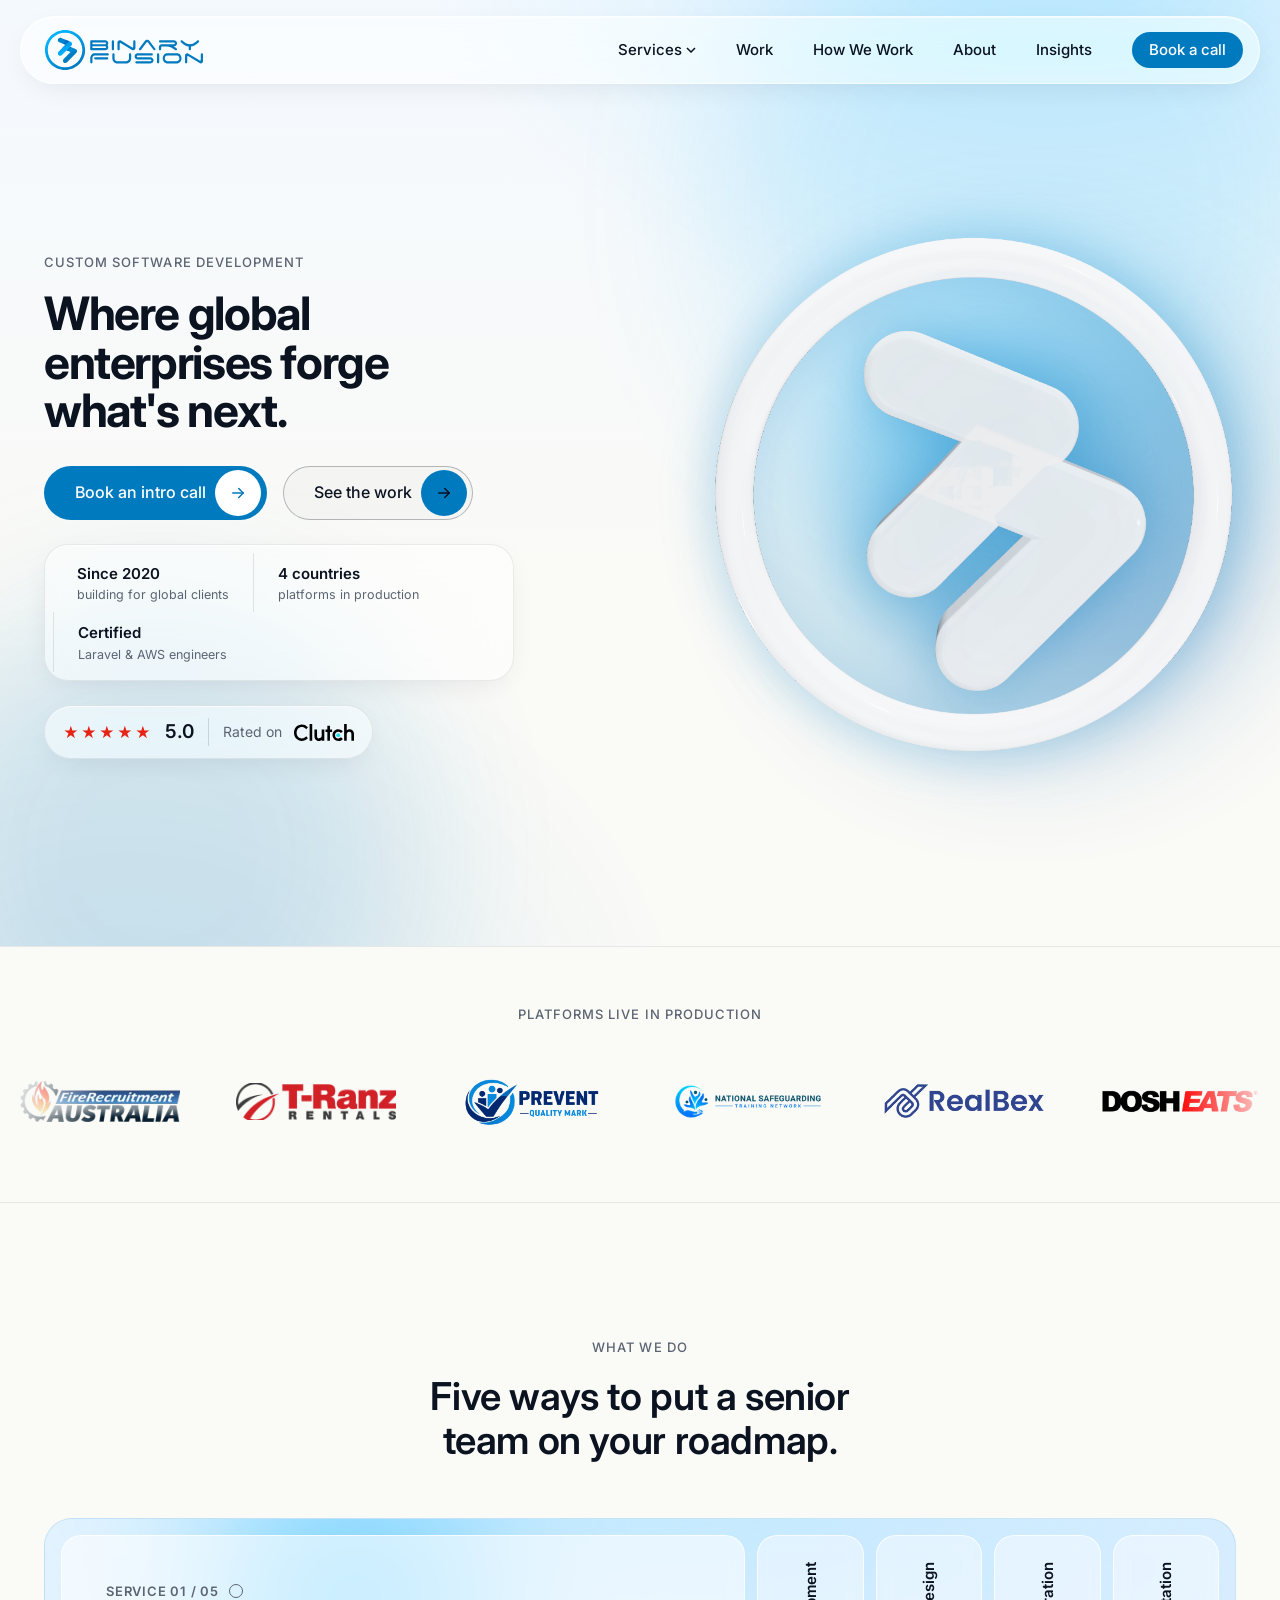
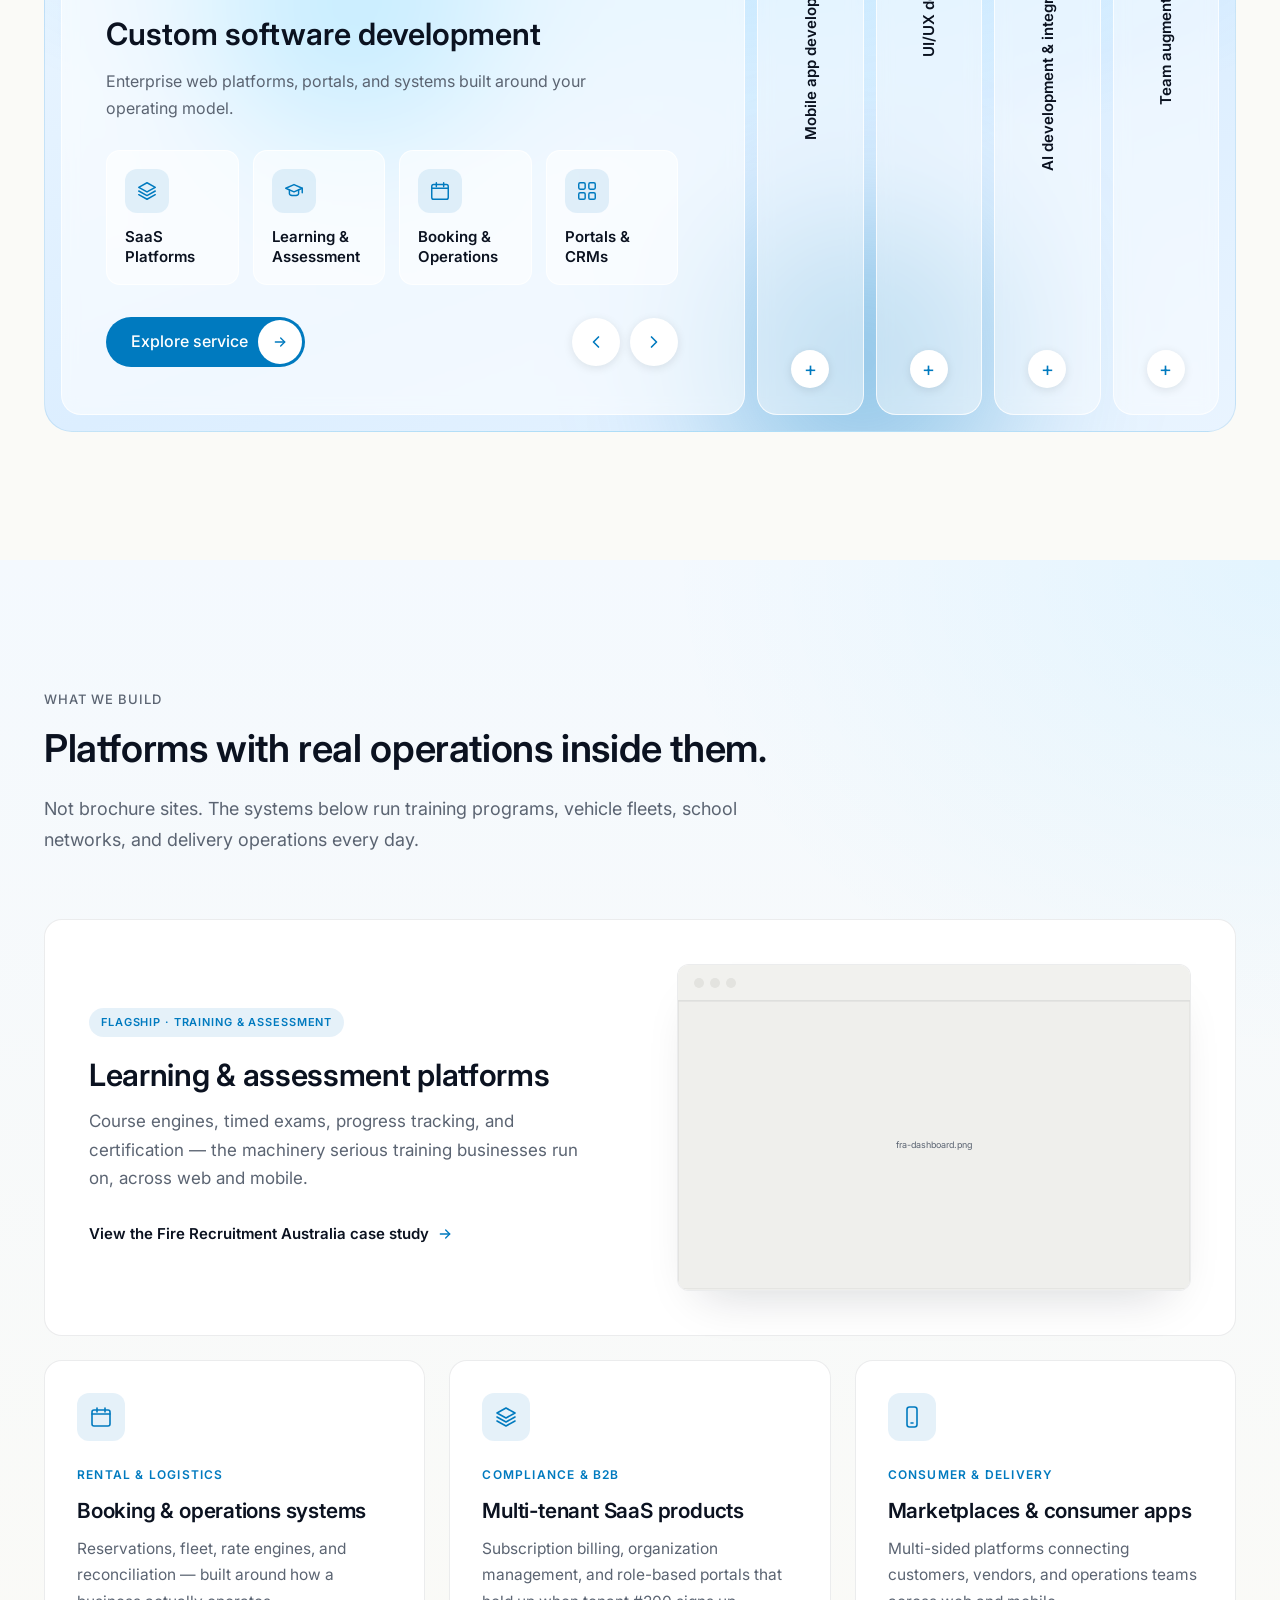
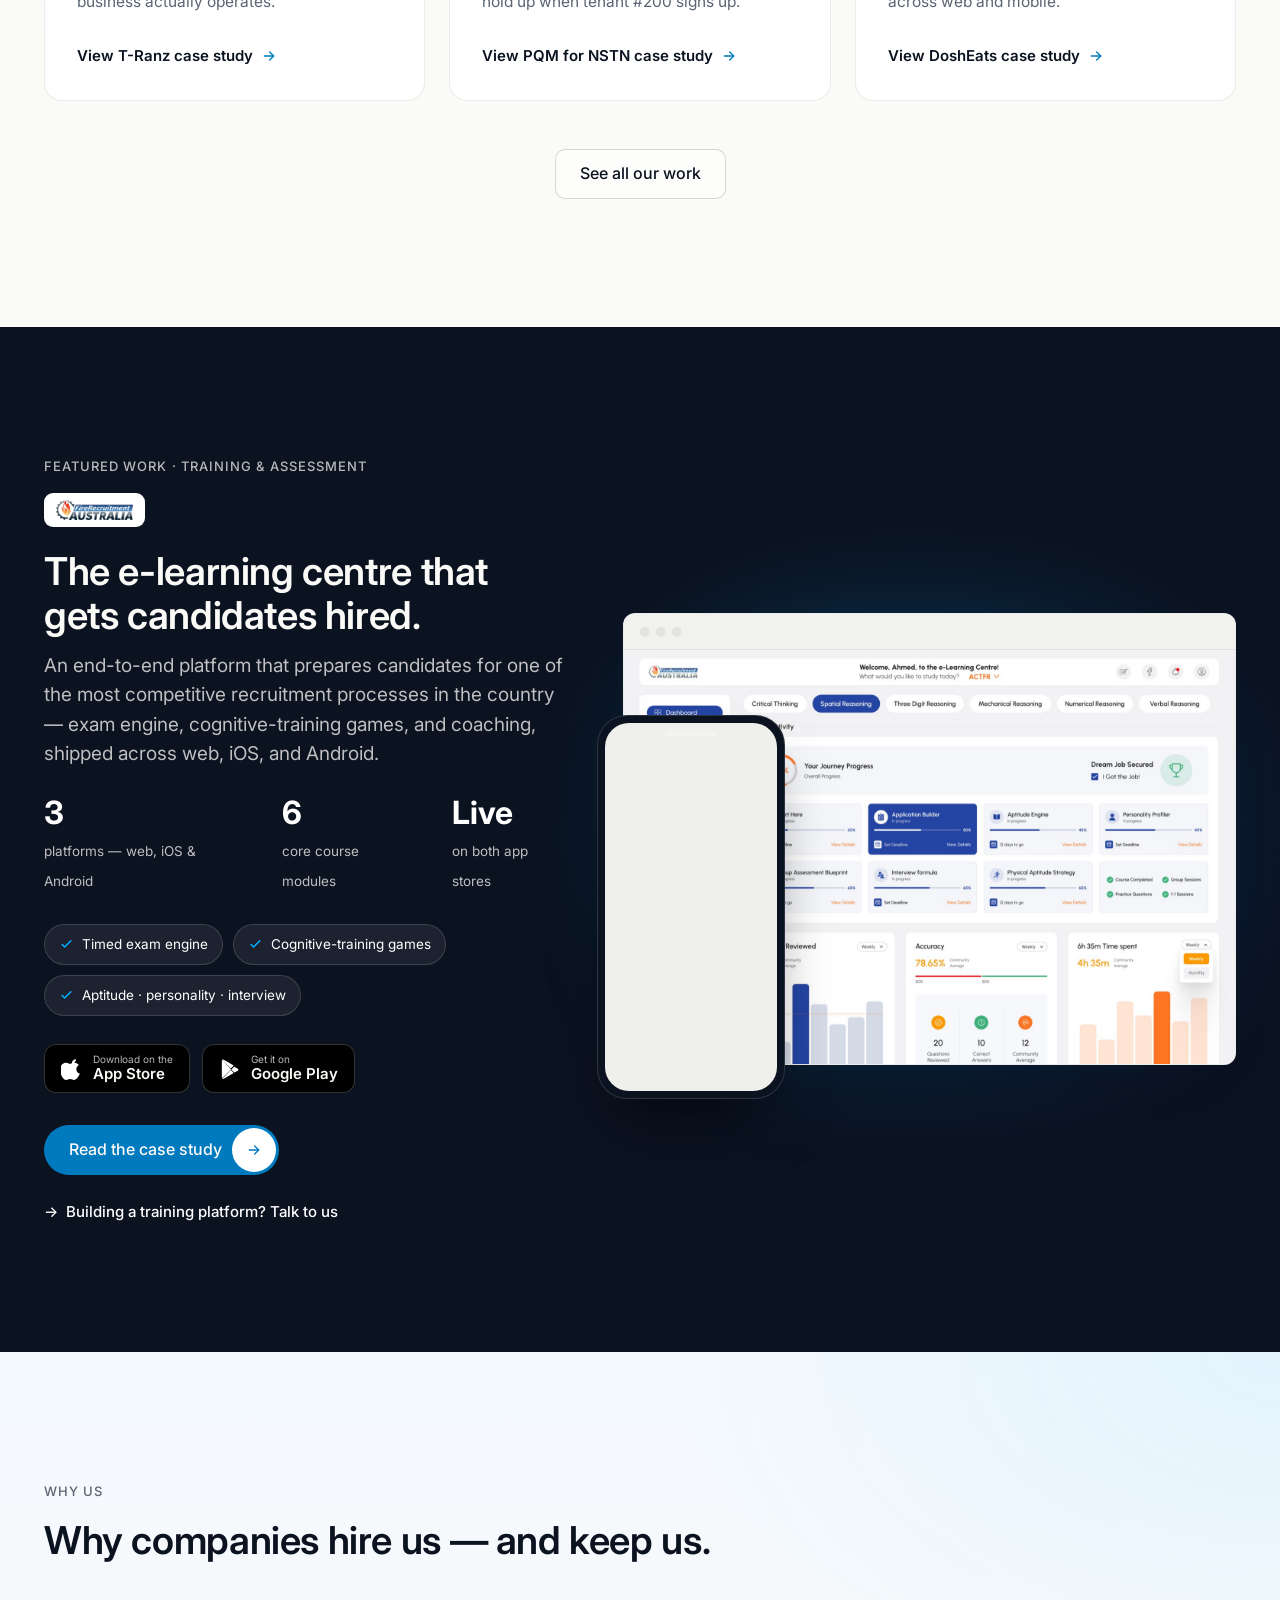
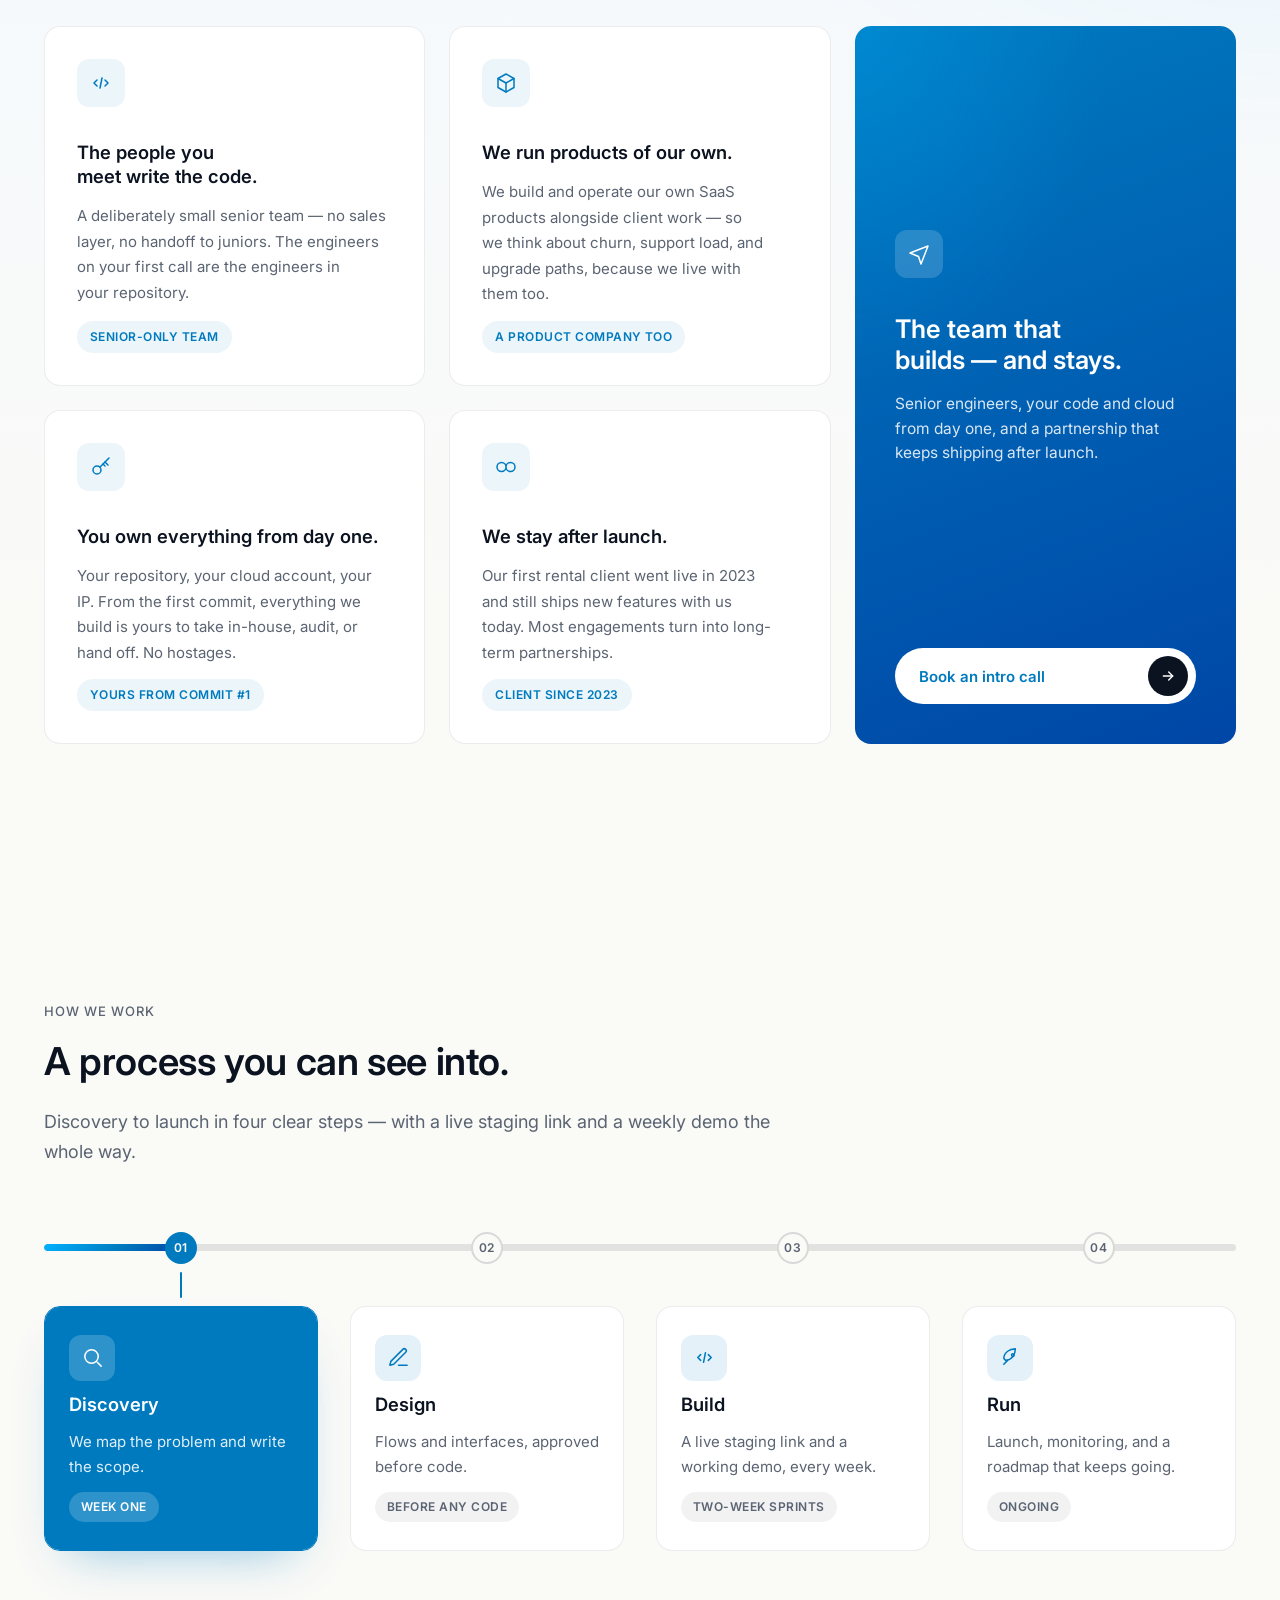
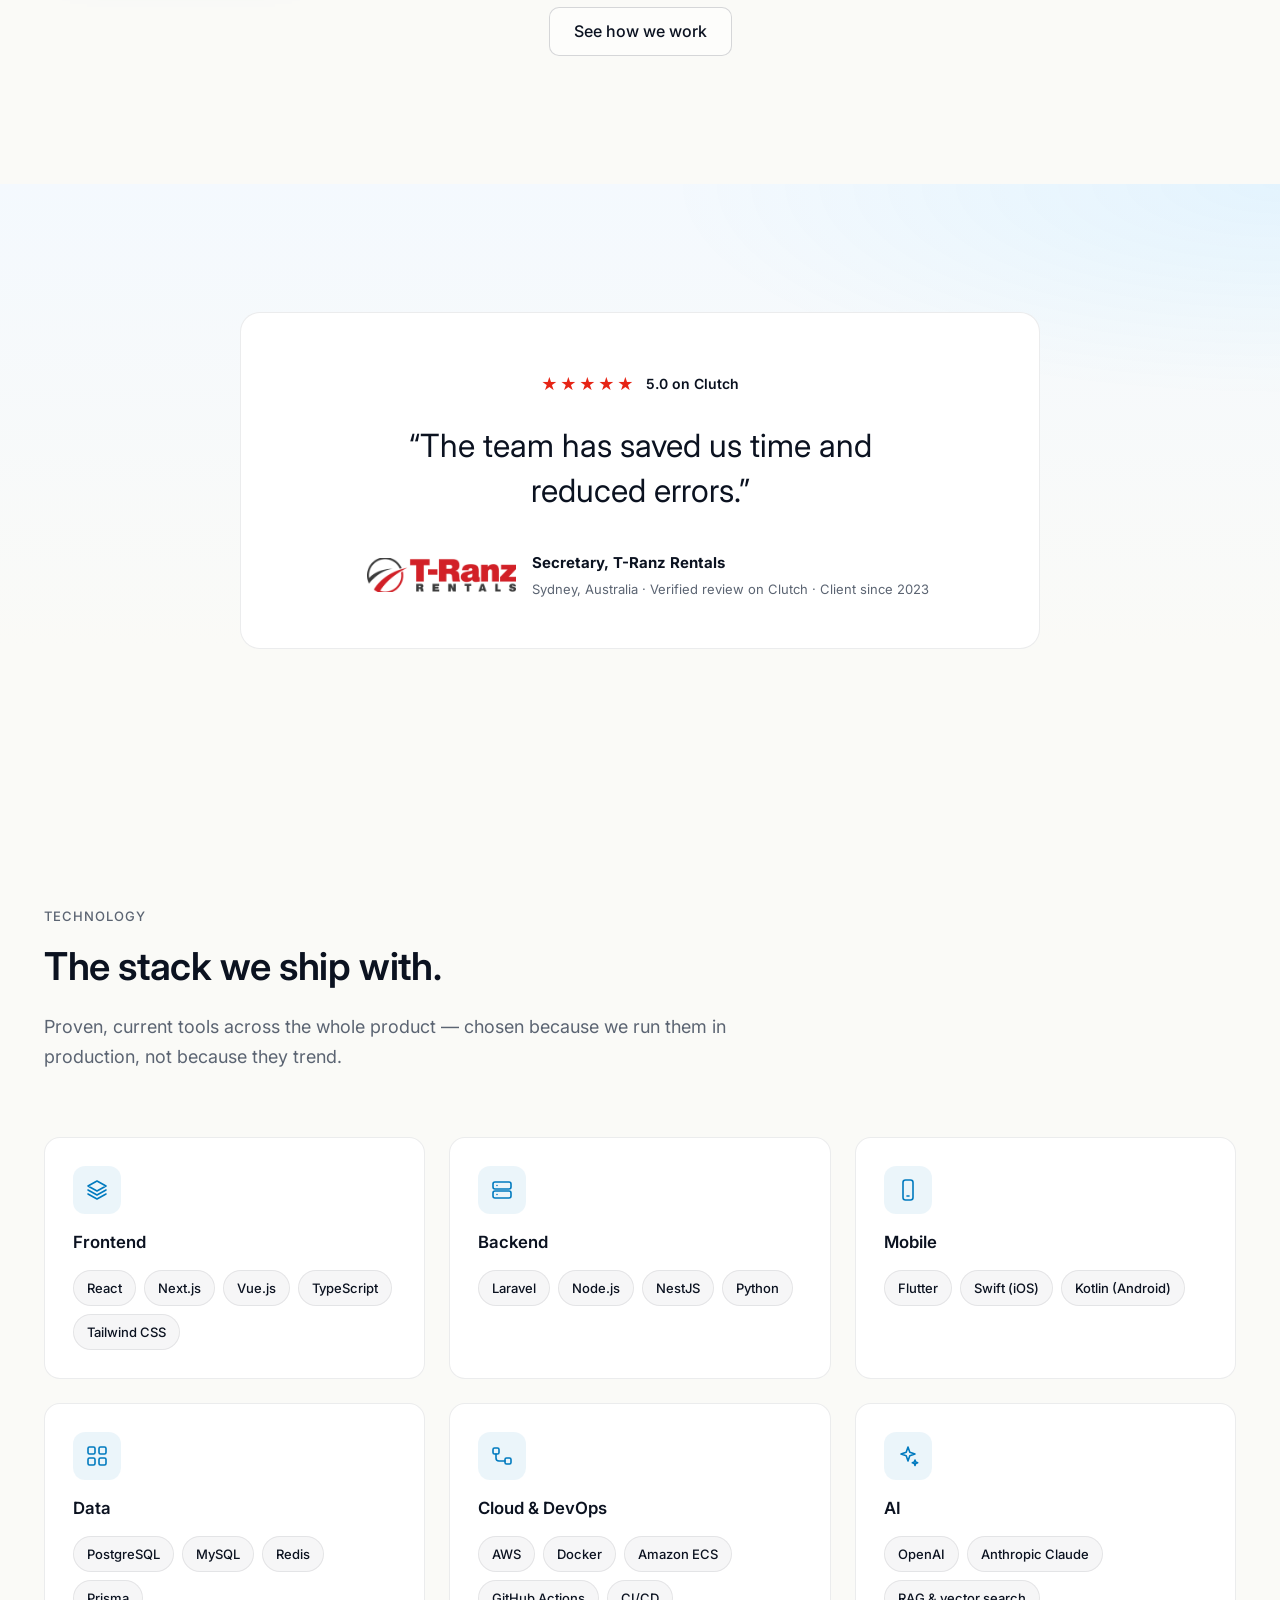
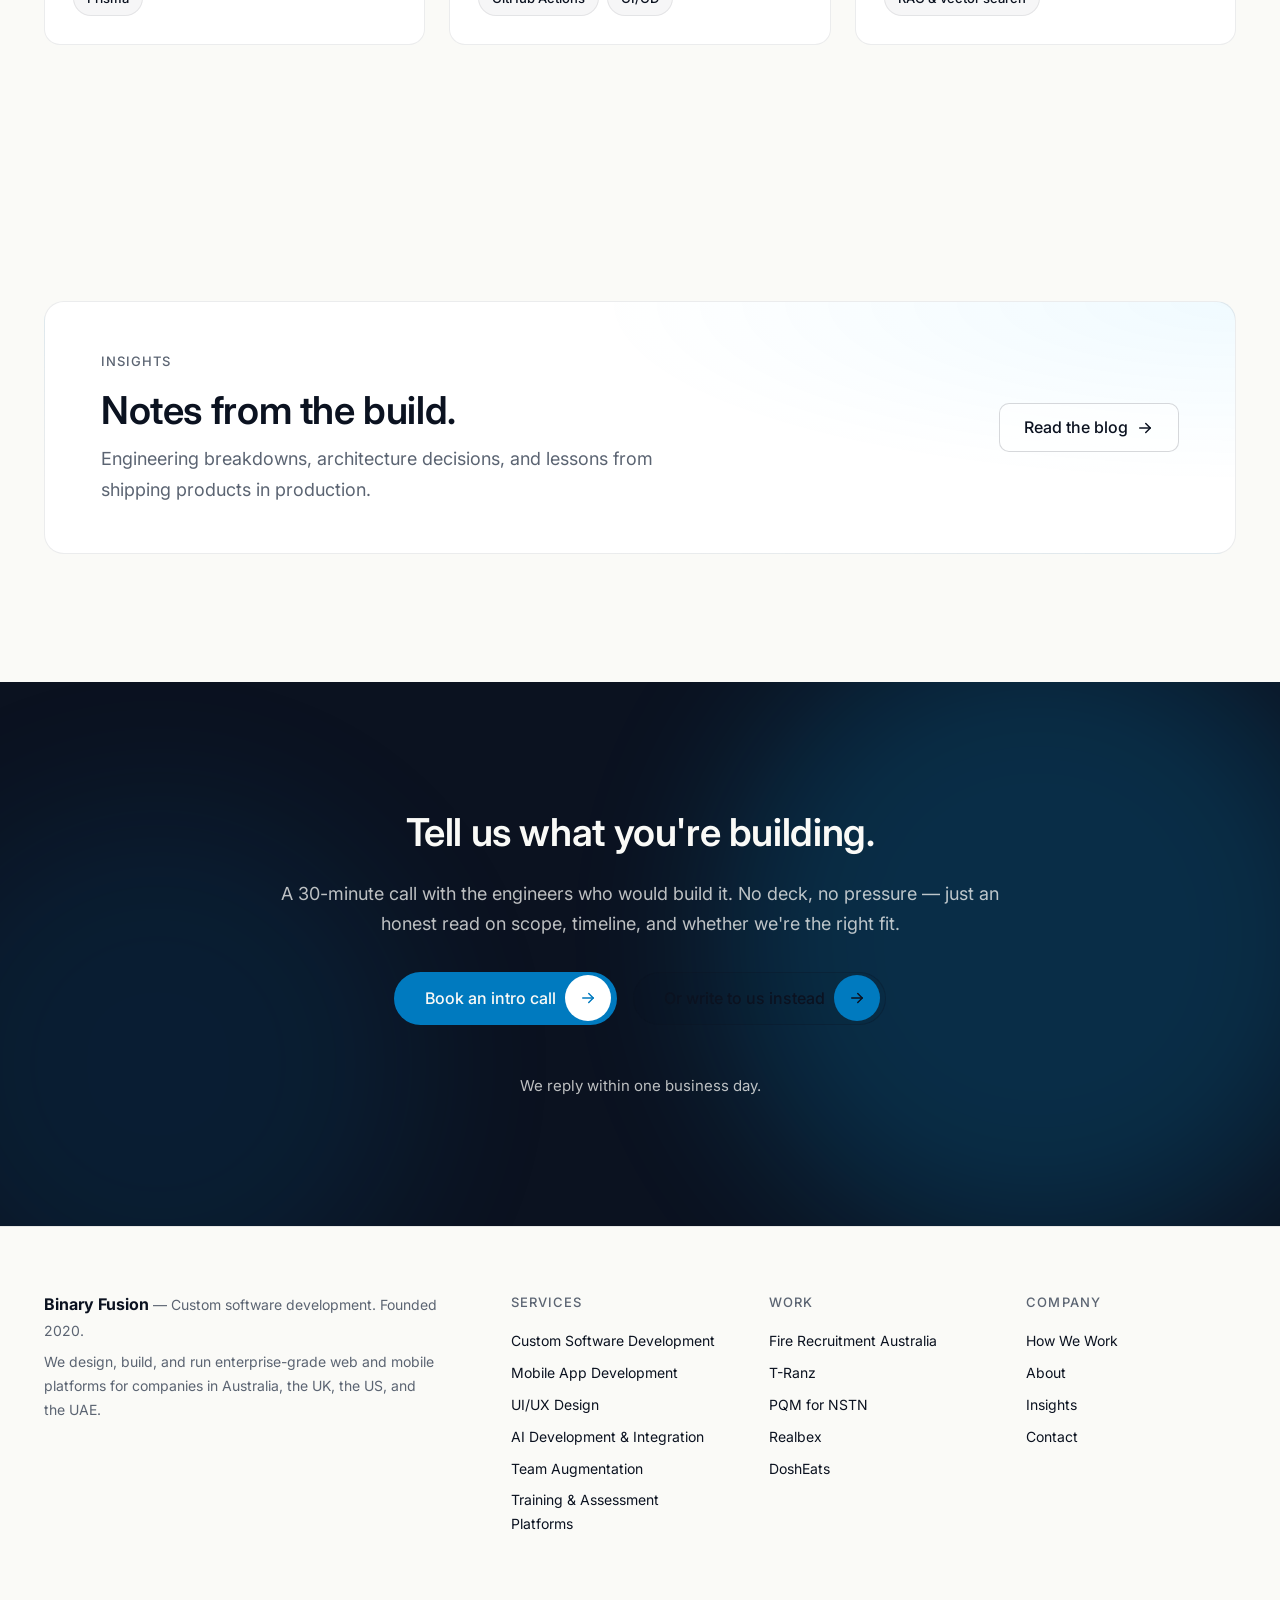
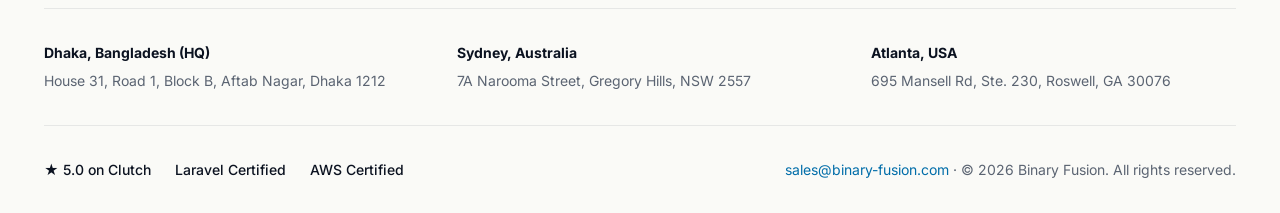
==== index.html @ 3014b219 "Initial commit: Binary Fusion marketing site Static multi-page site (HTML/CSS/vanilla JS, no build s" ====
<!DOCTYPE html>
<html lang="en">
<head>
  <meta charset="utf-8">
  <meta name="viewport" content="width=device-width, initial-scale=1">
  <title>Binary Fusion — Custom Software Development Company</title>
  <meta name="description" content="Senior team building enterprise-grade web platforms, mobile apps &amp; SaaS — live in Australia, the UK, US &amp; UAE. Founded 2020. 5.0 on Clutch.">
  <link rel="canonical" href="https://binary-fusion.com/">
  <meta property="og:type" content="website">
  <meta property="og:url" content="https://binary-fusion.com/">
  <meta property="og:title" content="Binary Fusion — Custom Software Development Company">
  <meta property="og:description" content="Senior team building enterprise-grade web platforms, mobile apps &amp; SaaS — live in Australia, the UK, US &amp; UAE. Founded 2020. 5.0 on Clutch.">
  <meta property="og:image" content="https://binary-fusion.com/assets/img/work/fra-dashboard.png">
  <!-- TODO: og:image points at the real fra-dashboard.png screenshot slot — drop the file in before publishing -->
  <meta name="twitter:card" content="summary_large_image">
  <link rel="icon" href="/favicon.svg" type="image/svg+xml">
  <link rel="preconnect" href="https://fonts.googleapis.com">
  <link rel="preconnect" href="https://fonts.gstatic.com" crossorigin>
  <link href="https://fonts.googleapis.com/css2?family=Inter:wght@400;500;600;700;800;900&display=swap" rel="stylesheet">
  <link rel="stylesheet" href="/assets/css/styles.css">
  <style>
    /* ===== PREVIEW ONLY — sweep-fill pill buttons on the hero ===== */

    /* more rounded → full pill */
    .hero-actions .btn--sweep {
      position: relative;
      z-index: 0;
      border-radius: 999px;
      padding: 16px 30px;
      overflow: hidden; /* clip the sweep to the pill on all browsers */
      transition: color 0.7s cubic-bezier(0.65,0,0.35,1), border-color 0.7s cubic-bezier(0.65,0,0.35,1);
    }

    /* the sweep pill — starts as a small circle pinned right, grows left on hover */
    .hero-actions .btn--sweep::before {
      content: "";
      position: absolute;
      top: 50%;
      right: 5px;
      width: 46px;             /* equal w/h → a PURE circle on the right */
      height: 46px;
      transform: translateY(-50%);
      border-radius: 999px;
      transition: width 0.7s cubic-bezier(0.65,0,0.35,1),
                  height 0.7s cubic-bezier(0.65,0,0.35,1);
      z-index: -1;
    }
    .hero-actions .btn--sweep:hover::before,
    .hero-actions .btn--sweep:focus-visible::before {
      width: calc(100% - 10px);
      height: calc(100% - 10px);
    }

    /* Primary: brand-blue base → white sweep, text flips to brand-blue */
    .hero-actions .btn--primary.btn--sweep::before { background: #fff; }
    .hero-actions .btn--primary.btn--sweep:hover,
    .hero-actions .btn--primary.btn--sweep:focus-visible { color: var(--brand-blue); }

    /* Secondary (light): ink outline → brand-blue sweep, text ink → white */
    .hero-actions .btn--secondary.btn--sweep {
      background: rgba(11, 18, 32, 0.02);
      border-color: rgba(11, 18, 32, 0.28);
      color: var(--ink);
    }
    .hero-actions .btn--secondary.btn--sweep::before { background: var(--brand-blue); }
    .hero-actions .btn--secondary.btn--sweep:hover,
    .hero-actions .btn--secondary.btn--sweep:focus-visible { color: #fff; border-color: var(--brand-blue); }

    @media (prefers-reduced-motion: reduce) {
      .hero-actions .btn--sweep,
      .hero-actions .btn--sweep::before { transition: none; }
      .bm-sheen, .bm-trace2, .bm-plate { animation: none !important; }
      .bm-sheen { opacity: 0; }
    }

    /* arrow inside the sweep circle (right) */
    .hero-actions .btn--sweep { padding-right: 60px; }
    .hero-actions .btn-arrow {
      position: absolute;
      top: 50%; right: 5px;
      width: 46px; height: 46px;
      transform: translateY(-50%);
      display: grid; place-items: center;
      z-index: 1;
      transition: transform 0.7s cubic-bezier(0.65,0,0.35,1);
    }
    .hero-actions .btn-arrow svg { width: 18px; height: 18px; }
    .hero-actions .btn--primary.btn--sweep .btn-arrow { color: var(--brand-blue); }
    .hero-actions .btn--secondary.btn--sweep .btn-arrow { color: var(--ink); }
    .hero-actions .btn--secondary.btn--sweep:hover .btn-arrow,
    .hero-actions .btn--secondary.btn--sweep:focus-visible .btn-arrow { color: #fff; }
    .hero-actions .btn--sweep:hover .btn-arrow,
    .hero-actions .btn--sweep:focus-visible .btn-arrow { transform: translateY(-50%) translateX(3px); }

    /* ===== brand mark → glass (frosted white) + louder motion ===== */
    .brandmark .bm-marks path { fill: url(#glassA); }
    .brandmark .bm-marks polygon { fill: rgba(11,18,32,0.22); }
    .brandmark > svg > path { fill: url(#glassRing); }   /* the outer ring */

    /* frosted body + iridescent prismatic edge dispersion on the marks */
    .brandmark .bm-marks {
      filter: drop-shadow(0 0 10px rgba(200,230,255,0.4));
    }
    .brandmark .bm-marks path {
      stroke: rgba(255,255,255,0.92);
      stroke-width: 1.6;
    }
    /* crisp crystal rim on the outer ring */
    .brandmark > svg > path { stroke: rgba(255,255,255,0.7); stroke-width: 1.3; }

    /* lift the mark so it reads against the headline, not the chips
       (margin, not transform — the .hero-shots `rise` animation fills transform:none) */
    .hero--b .hero-shots { margin-top: 0; }

    /* frosted glass disc behind the icon */
    .bm-plate {
      fill: rgba(255,255,255,0.05);
      animation: bm-plate 5s ease-in-out infinite;
    }
    @keyframes bm-plate { 0%,100% { opacity: 0.7; } 50% { opacity: 1; } }

    /* light glint sweeping across the glass */
    .bm-sheen { animation: bm-sheen 4.6s ease-in-out infinite; }
    @keyframes bm-sheen {
      0%   { transform: translateX(-150px); opacity: 0; }
      14%  { opacity: 1; }
      40%  { opacity: 1; }
      55%  { transform: translateX(330px); opacity: 0; }
      100% { transform: translateX(330px); opacity: 0; }
    }

    /* second, faster arc chasing the other way */
    .bm-trace2 {
      fill: none;
      stroke: var(--brand-azure);
      stroke-width: 7;
      stroke-linecap: round;
      transform-box: fill-box;
      transform-origin: center;
      animation: bm-spin-rev 7s linear infinite;
      filter: drop-shadow(0 0 9px rgba(0,177,255,0.9));
    }

    /* LOUDER: bigger float, stronger breathe, faster + brighter trace */
    @keyframes bm-float { from { transform: translateY(-18px); } to { transform: translateY(18px); } }
    @keyframes bm-breathe { 0%,100% { opacity: .35; transform: scale(1); } 50% { opacity: .85; transform: scale(1.18); } }
    @keyframes bm-pulse { 0%,100% { transform: scale(1); } 50% { transform: scale(1.085); } }
    .brandmark { animation-duration: 5s; }
    .brandstage::before { animation-duration: 4.5s; }
    .bm-trace {
      stroke: #fff;
      stroke-width: 16;
      animation-duration: 6s;
      filter: drop-shadow(0 0 12px rgba(0,177,255,0.95));
    }
    .bm-orbit { animation-duration: 30s; }
    .bm-orbit-rev { animation-duration: 40s; }
    .bm-orbit circle, .bm-orbit-rev circle { stroke: rgba(255,255,255,0.22); }
    .bm-dot { fill: #fff; }
    .bm-dot--soft { fill: var(--brand-azure); }

    /* hero headline — force 2 lines, heavier weight */
    .hero--b .hero-h1 {
      font-weight: 700;
      font-size: clamp(2.4rem, 3.6vw, 4rem);
      letter-spacing: -0.03em;
      line-height: 1.05;
      text-wrap: nowrap;
    }
    @media (max-width: 767px) { .hero--b .hero-h1 { text-wrap: balance; font-size: clamp(2.4rem, 9vw, 3.4rem); } }

    /* ===== HERO MARK — extra animation modes (switchable in preview) ===== */
    .brandmark { perspective: 1200px; }
    .brandmark > svg { transform-style: preserve-3d; }
    .brandmark[data-anim="rotate"]   > svg { animation: a-rotate 26s linear infinite; }
    .brandmark[data-anim="flipY"]    > svg { animation: a-flipY 7s ease-in-out infinite; }
    .brandmark[data-anim="flipX"]    > svg { animation: a-flipX 7s ease-in-out infinite; }
    .brandmark[data-anim="tilt"]     > svg { animation: a-tilt 8s ease-in-out infinite; }
    .brandmark[data-anim="pendulum"] > svg { animation: a-pendulum 5s ease-in-out infinite; }
    .brandmark[data-anim="mirror"]   > svg { animation: a-mirror 6.5s ease-in-out infinite; }
    .brandmark[data-anim="pop"]      > svg { animation: a-pop 3.6s ease-in-out infinite; }
    @keyframes a-rotate   { to { transform: rotate(360deg); } }
    @keyframes a-flipY    { 0%,30% { transform: rotateY(0); } 65%,100% { transform: rotateY(360deg); } }
    @keyframes a-flipX    { 0%,30% { transform: rotateX(0); } 65%,100% { transform: rotateX(360deg); } }
    @keyframes a-tilt     { 0%,100% { transform: rotateX(9deg) rotateY(-11deg); } 50% { transform: rotateX(-9deg) rotateY(11deg); } }
    @keyframes a-pendulum { 0%,100% { transform: rotate(-10deg); } 50% { transform: rotate(10deg); } }
    @keyframes a-mirror   { 0%,40% { transform: scaleX(1); } 52%,90% { transform: scaleX(-1); } 100% { transform: scaleX(1); } }
    @keyframes a-pop      { 0%,100% { transform: scale(1); } 50% { transform: scale(1.08); } }
    @media (prefers-reduced-motion: reduce) { .brandmark > svg { animation: none !important; } }

    /* ===== What we do — enhanced expanding service panels ===== */
    .spx-head { text-align: center; margin-bottom: 56px; }
    .spx-head .eyebrow { display: inline-block; }
    .spx-head h2 { margin: 0 auto; max-width: 22ch; }

    .spx-wrap {
      position: relative;
      overflow: hidden;
      isolation: isolate;
      background:
        radial-gradient(120% 110% at 50% -10%, rgba(0,177,255,0.16), transparent 55%),
        linear-gradient(160deg, #EAF5FF 0%, #DCEEFF 55%, #E9F4FF 100%);
      border: 1px solid rgba(0,122,191,0.12);
      border-radius: 28px;
      padding: 16px;
    }
    /* ambient glow blobs drifting behind the frosted panels (backdrop-blur refracts them) */
    .spx-wrap::before, .spx-wrap::after {
      content: ""; position: absolute; border-radius: 50%; z-index: 0; pointer-events: none;
      filter: blur(55px); will-change: transform;
    }
    .spx-wrap::before {
      width: 420px; height: 420px; top: -120px; left: 8%;
      background: radial-gradient(circle, rgba(0,177,255,0.55), transparent 70%);
      animation: spx-blob1 18s ease-in-out infinite alternate;
    }
    .spx-wrap::after {
      width: 460px; height: 460px; bottom: -160px; right: 12%;
      background: radial-gradient(circle, rgba(0,122,191,0.45), transparent 70%);
      animation: spx-blob2 24s ease-in-out infinite alternate;
    }
    @keyframes spx-blob1 { from { transform: translate(0,0) scale(1); } to { transform: translate(60px, 40px) scale(1.18); } }
    @keyframes spx-blob2 { from { transform: translate(0,0) scale(1.1); } to { transform: translate(-50px, -30px) scale(1); } }

    .spx { position: relative; z-index: 1; display: flex; gap: 12px; align-items: stretch; min-height: 480px; }
    .spx-panel {
      position: relative;
      flex: 1 1 68px; min-width: 68px;
      background: rgba(255,255,255,0.45);
      backdrop-filter: blur(8px);
      -webkit-backdrop-filter: blur(8px);
      border: 1px solid rgba(255,255,255,0.75);
      border-radius: 20px;
      overflow: hidden;
      transition: flex-grow 0.45s cubic-bezier(0.4, 0, 0.2, 1), background 0.25s ease;
    }
    .spx-panel.is-active { flex-grow: 16; background: rgba(255,255,255,0.58); }
    .spx-panel:not(.is-active):hover { background: rgba(255,255,255,0.6); }

    .spx-rail {
      position: absolute; inset: 0; width: 100%;
      display: flex; flex-direction: column; align-items: center; justify-content: space-between;
      padding: 26px 0; border: 0; background: none; cursor: pointer; font-family: inherit;
      transition: opacity 0.15s ease;
    }
    .spx-panel.is-active .spx-rail { opacity: 0; pointer-events: none; }
    .spx-rail-label { writing-mode: vertical-rl; transform: rotate(180deg); font-size: 15px; font-weight: 600; color: var(--ink); white-space: nowrap; }
    .spx-plus {
      width: 38px; height: 38px; border-radius: 50%; display: grid; place-items: center;
      background: #fff; color: var(--brand-blue); font-size: 20px; font-weight: 400;
      box-shadow: 0 2px 10px rgba(11,18,32,0.10);
      transition: transform 0.25s cubic-bezier(0.34,1.56,0.64,1), background 0.2s ease, color 0.2s ease;
    }
    .spx-rail:hover .spx-plus { transform: rotate(90deg) scale(1.08); background: var(--brand-blue); color: #fff; }
    .spx-rail:hover .spx-rail-label { color: var(--brand-blue); }

    /* fixed width → no reflow; the growing panel reveals it via overflow:hidden (smooth) */
    .spx-body {
      flex: none; width: 660px; min-width: 0; padding: 44px;
      display: none; flex-direction: column;
    }
    .spx-panel.is-active .spx-body { display: flex; animation: spx-fade 0.4s ease both; }
    @keyframes spx-fade { from { opacity: 0; } to { opacity: 1; } }

    /* staggered card entrance when a panel opens */
    .spx-panel.is-active .spx-mini { animation: spx-card-in 0.5s cubic-bezier(0.4,0,0.2,1) both; }
    .spx-panel.is-active .spx-mini:nth-child(1) { animation-delay: 0.16s; }
    .spx-panel.is-active .spx-mini:nth-child(2) { animation-delay: 0.23s; }
    .spx-panel.is-active .spx-mini:nth-child(3) { animation-delay: 0.30s; }
    .spx-panel.is-active .spx-mini:nth-child(4) { animation-delay: 0.37s; }
    @keyframes spx-card-in { from { opacity: 0; transform: translateY(14px); } to { opacity: 1; transform: none; } }

    /* pulsing ring on the active "Service 0X / 05" marker */
    .spx-eyebrow i { position: relative; }
    .spx-panel.is-active .spx-eyebrow i::after {
      content: ""; position: absolute; inset: -3px; border-radius: 50%;
      border: 1px solid var(--brand-blue); opacity: 0; animation: spx-pulse 2.4s ease-out infinite;
    }
    @keyframes spx-pulse { 0% { transform: scale(0.7); opacity: 0.7; } 100% { transform: scale(1.8); opacity: 0; } }

    @media (prefers-reduced-motion: reduce) {
      .spx-wrap::before, .spx-wrap::after,
      .spx-panel.is-active .spx-mini,
      .spx-panel.is-active .spx-eyebrow i::after { animation: none; }
    }
    .spx-eyebrow { display: flex; align-items: center; gap: 10px; font-size: 13px; font-weight: 600; letter-spacing: 0.06em; text-transform: uppercase; color: var(--slate); margin-bottom: 12px; }
    .spx-eyebrow i { width: 14px; height: 14px; border: 1px solid var(--slate); border-radius: 50%; display: inline-block; }
    .spx-body h3 { font-size: clamp(1.6rem, 2.4vw, 2.1rem); margin-bottom: 14px; }
    .spx-body > p { font-size: 16px; color: var(--slate); margin-bottom: 28px; max-width: 58ch; }

    .spx-mini-grid { display: grid; grid-template-columns: repeat(4, 1fr); gap: 14px; margin-bottom: 32px; }
    .spx-mini {
      display: flex; flex-direction: column; gap: 14px;
      padding: 18px; min-height: 124px; min-width: 0;
      background: rgba(255,255,255,0.55);
      border: 1px solid rgba(255,255,255,0.85);
      border-radius: 14px;
      transition: transform 0.15s ease, box-shadow 0.15s ease;
    }
    .spx-mini:hover { transform: translateY(-3px); box-shadow: 0 12px 28px -16px rgba(11,18,32,0.3); }
    .spx-mini .mi { width: 44px; height: 44px; border-radius: 12px; display: grid; place-items: center; background: rgba(0,122,191,0.1); color: var(--brand-blue); transition: transform 0.25s cubic-bezier(0.34,1.56,0.64,1), background 0.2s ease; }
    .spx-mini:hover .mi { transform: scale(1.1) rotate(-6deg); background: rgba(0,122,191,0.16); }
    .spx-mini .mi svg { width: 22px; height: 22px; }
    .spx-mini strong { font-size: 15px; font-weight: 600; color: var(--ink); line-height: 1.3; }

    .spx-actions { display: flex; align-items: center; gap: 16px; margin-top: auto; }
    /* CTA uses the hero sweep-fill: white pill grows from the right circle, text flips to brand-blue */
    .spx-cta { position: relative; z-index: 0; overflow: hidden; border-radius: 999px; padding-right: 56px; transition: color 0.7s cubic-bezier(0.65,0,0.35,1); }
    .spx-cta::before {
      content: ""; position: absolute; top: 2px; right: 2px; bottom: 2px; width: 44px;
      border-radius: 999px; background: #fff; transition: width 0.7s cubic-bezier(0.65,0,0.35,1); z-index: -1;
    }
    .spx-cta:hover::before, .spx-cta:focus-visible::before { width: calc(100% - 4px); }
    .spx-cta:hover, .spx-cta:focus-visible { color: var(--brand-blue); }
    .spx-cta .btn-arrow { position: absolute; right: 2px; top: 2px; bottom: 2px; width: 44px; display: grid; place-items: center; color: var(--brand-blue); transition: transform 0.7s cubic-bezier(0.65,0,0.35,1); }
    .spx-cta .btn-arrow svg { width: 16px; height: 16px; }
    .spx-cta:hover .btn-arrow { transform: translateX(2px); }
    .spx-nav { display: flex; gap: 10px; margin-left: auto; }
    .spx-nav button {
      width: 48px; height: 48px; border-radius: 50%; border: 0; cursor: pointer;
      display: grid; place-items: center; background: #fff; color: var(--brand-blue);
      box-shadow: 0 2px 10px rgba(11,18,32,0.10); transition: background 0.15s ease, color 0.15s ease;
    }
    .spx-nav button svg { width: 20px; height: 20px; }
    .spx-nav button:hover { background: var(--brand-blue); color: #fff; }

    @media (max-width: 1199px) {
      .spx { flex-direction: column; min-height: 0; }
      .spx-panel { flex: none; }
      .spx-panel.is-active { flex-grow: 0; }
      .spx-rail { display: none; }
      .spx-body, .spx-panel.is-active .spx-body { display: flex; animation: none; width: 100%; padding: 28px; }
      .spx-mini-grid { grid-template-columns: 1fr 1fr; }
      .spx-nav { display: none; }
    }
    @media (max-width: 560px) { .spx-mini-grid { grid-template-columns: 1fr; } }
    @media (prefers-reduced-motion: reduce) {
      .spx-panel, .spx-body { transition: none; }
    }

    /* ===== What we build — enterprise bento ===== */
    .build-grid { display: grid; gap: 24px; }
    .build-trio { display: grid; grid-template-columns: repeat(3, 1fr); gap: 24px; }
    .build-card, .build-feature {
      background: var(--surface); border: 1px solid var(--border); border-radius: 18px;
      transition: transform 0.2s ease, border-color 0.2s ease, box-shadow 0.2s ease;
    }
    .build-card { display: flex; flex-direction: column; padding: 32px; }
    .build-card:hover, .build-feature:hover {
      transform: translateY(-3px); border-color: rgba(11,18,32,0.16);
      box-shadow: 0 24px 48px -28px rgba(11,18,32,0.22);
    }
    .build-icon { width: 48px; height: 48px; border-radius: 12px; background: rgba(0,122,191,0.1); color: var(--brand-blue); display: grid; place-items: center; margin-bottom: 24px; }
    .build-icon svg { width: 24px; height: 24px; }
    .build-eyebrow { display: block; font-size: 12px; font-weight: 600; letter-spacing: 0.1em; text-transform: uppercase; color: var(--brand-blue); margin-bottom: 12px; }
    .build-card h3, .build-feature h3 { font-size: 1.3rem; margin-bottom: 12px; letter-spacing: -0.01em; }
    .build-card p { font-size: 15.5px; color: var(--slate); margin-bottom: 28px; }
    .build-cta { display: inline-flex; align-items: center; gap: 8px; margin-top: auto; font-size: 15px; font-weight: 600; color: var(--ink); }
    .build-cta:hover { text-decoration: none; }
    .build-cta svg { width: 16px; height: 16px; color: var(--brand-blue); transition: transform 0.15s ease; }
    .build-card:hover .build-cta svg, .build-feature:hover .build-cta svg { transform: translateX(4px); }

    .build-feature { display: grid; grid-template-columns: 1.05fr 1fr; gap: 48px; align-items: center; padding: 44px; }
    .build-feat-copy { display: flex; flex-direction: column; }
    .build-feature h3 { font-size: clamp(1.5rem, 2.4vw, 1.95rem); }
    .build-feature p { font-size: 17px; color: var(--slate); max-width: 46ch; margin-bottom: 28px; }
    .build-feat-tag { display: inline-block; align-self: flex-start; padding: 5px 12px; border-radius: 999px; background: rgba(0,122,191,0.1); color: var(--brand-blue); font-size: 11px; font-weight: 600; letter-spacing: 0.08em; text-transform: uppercase; margin-bottom: 18px; }
    .build-shot { position: relative; }
    .build-shot::before { content: ""; position: absolute; inset: 8% 4%; background: var(--brand-gradient); filter: blur(48px); opacity: 0.2; z-index: -1; border-radius: 30%; }

    .build-allcta { text-align: center; margin-top: 48px; }

    @media (max-width: 900px) {
      .build-trio { grid-template-columns: 1fr; }
      .build-feature { grid-template-columns: 1fr; gap: 28px; padding: 28px; }
      .build-shot { order: -1; }
    }

    /* ===== Featured work — flagship case (dark, outreach hero) ===== */
    .feat { display: grid; grid-template-columns: 0.92fr 1.08fr; gap: 56px; align-items: center; }
    .feat .eyebrow { color: rgba(250,250,247,0.72); }
    .feat-logo { height: 34px; width: auto; background: #fff; padding: 7px 12px; border-radius: 9px; margin-bottom: 22px; }
    .feat h2 { margin: 0 0 14px; }
    .feat-sub { font-size: 19px; line-height: 1.55; color: var(--paper-75); max-width: 48ch; margin-bottom: 28px; }
    .feat-stats { display: flex; gap: 40px; margin-bottom: 28px; }
    .feat-stat strong { display: block; font-size: 32px; font-weight: 700; color: #fff; line-height: 1; margin-bottom: 6px; }
    .feat-stat span { font-size: 13.5px; color: var(--paper-75); }
    .feat-chips { display: flex; flex-wrap: wrap; gap: 10px; margin-bottom: 28px; }
    .feat-chip { display: inline-flex; align-items: center; gap: 8px; padding: 8px 14px; border-radius: 999px; background: rgba(255,255,255,0.07); border: 1px solid rgba(255,255,255,0.15); font-size: 13.5px; color: #fff; }
    .feat-chip svg { width: 15px; height: 15px; color: var(--brand-azure); }
    .feat-badges { display: flex; gap: 12px; flex-wrap: wrap; margin-bottom: 32px; }
    .store-badge { display: inline-flex; align-items: center; gap: 10px; padding: 9px 16px; border-radius: 12px; background: #000; border: 1px solid rgba(255,255,255,0.2); color: #fff; transition: transform 0.15s ease, background 0.15s ease; }
    .store-badge:hover { background: #141414; transform: translateY(-2px); text-decoration: none; }
    .store-badge svg { width: 22px; height: 22px; fill: #fff; }
    .store-badge small { display: block; font-size: 10px; line-height: 1.15; color: rgba(255,255,255,0.72); }
    .store-badge b { display: block; font-size: 15px; font-weight: 600; line-height: 1.2; }
    .feat-actions { display: flex; align-items: center; gap: 24px; flex-wrap: wrap; }
    .feat-actions .arrow-link { color: #fff; }
    /* case-study CTA — matches hero sweep-fill pill */
    .feat-cta { position: relative; z-index: 0; overflow: hidden; border-radius: 999px; padding-right: 56px; transition: color 0.7s cubic-bezier(0.65,0,0.35,1); }
    .feat-cta::before { content: ""; position: absolute; top: 2px; right: 2px; bottom: 2px; width: 44px; border-radius: 999px; background: #fff; transition: width 0.7s cubic-bezier(0.65,0,0.35,1); z-index: -1; }
    .feat-cta:hover::before, .feat-cta:focus-visible::before { width: calc(100% - 4px); }
    .feat-cta:hover, .feat-cta:focus-visible { color: var(--brand-blue); }
    .feat-cta .btn-arrow { position: absolute; right: 2px; top: 2px; bottom: 2px; width: 44px; display: grid; place-items: center; color: var(--brand-blue); transition: transform 0.7s cubic-bezier(0.65,0,0.35,1); }
    .feat-cta .btn-arrow svg { width: 16px; height: 16px; }
    .feat-cta:hover .btn-arrow { transform: translateX(2px); }

    .feat-visual { position: relative; }
    .feat-visual::before { content: ""; position: absolute; inset: 4%; background: var(--brand-gradient); filter: blur(64px); opacity: 0.3; z-index: 0; border-radius: 40%; }
    .feat-browser { position: relative; z-index: 1; }
    /* landscape dashboard → natural ratio, no squash, gentle Ken Burns zoom */
    .feat-browser .autopan { aspect-ratio: auto; container-type: normal; height: auto; }
    .feat-browser .autopan-media {
      position: static; width: 100%; height: auto; display: block;
      animation: feat-zoom 20s ease-in-out infinite alternate;
      transform-origin: 50% 30%;
    }
    .feat-browser:hover .autopan-media { animation-play-state: paused; }
    @keyframes feat-zoom { from { transform: scale(1); } to { transform: scale(1.06); } }
    @media (prefers-reduced-motion: reduce) { .feat-browser .autopan-media { animation: none; } }

    .feat-phone-wrap { position: absolute; z-index: 2; left: -26px; bottom: -34px; width: 188px; }
    .feat-phone {
      position: relative; width: 100%;
      background: #0B1220; border: 1px solid rgba(255,255,255,0.14); border-radius: 30px; padding: 7px;
      box-shadow: 0 34px 64px -26px rgba(0,0,0,0.65);
      animation: feat-float 6s ease-in-out infinite alternate;
    }
    .feat-phone::after { content: ""; position: absolute; top: 15px; left: 50%; transform: translateX(-50%); width: 52px; height: 5px; border-radius: 3px; background: rgba(255,255,255,0.22); z-index: 3; }
    .feat-phone-screen { position: relative; border-radius: 24px; overflow: hidden; aspect-ratio: 9 / 19.3; background: #EFEFEC; }
    /* 3-screen cross-fade rotation (App Store preview style) */
    .feat-screen { position: absolute; inset: 0; width: 100%; height: 100%; object-fit: cover; opacity: 0; animation: feat-rotate 12s ease-in-out infinite; }
    .feat-screen:nth-child(1) { animation-delay: 0s; }
    .feat-screen:nth-child(2) { animation-delay: 4s; }
    .feat-screen:nth-child(3) { animation-delay: 8s; }
    .feat-phone-wrap:hover .feat-screen { animation-play-state: paused; }
    @keyframes feat-rotate { 0% { opacity: 0; } 3% { opacity: 1; } 30% { opacity: 1; } 36% { opacity: 0; } 100% { opacity: 0; } }
    @keyframes feat-float { from { transform: translateY(0); } to { transform: translateY(-12px); } }

    /* sequential reveal — browser rises, then phone slides up */
    .js .feat-browser { opacity: 0; transform: translateY(20px); transition: opacity 0.55s ease, transform 0.55s ease; }
    .js .feat-phone-wrap { opacity: 0; transform: translateY(38px); transition: opacity 0.6s ease 0.2s, transform 0.6s ease 0.2s; }
    .reveal.is-in .feat-browser, .reveal.is-in .feat-phone-wrap { opacity: 1; transform: none; }

    @media (max-width: 900px) {
      .feat { grid-template-columns: 1fr; gap: 56px; }
      .feat-visual { order: -1; }
      .feat-phone-wrap { width: 146px; left: auto; right: -8px; bottom: -24px; }
      .feat-stats { gap: 28px; }
    }
    @media (prefers-reduced-motion: reduce) {
      .feat-phone { animation: none; }
      .feat-screen { animation: none; opacity: 0; }
      .feat-screen:first-child { opacity: 1; }
      .js .feat-browser, .js .feat-phone-wrap { opacity: 1; transform: none; transition: none; }
    }

    /* ===== Process — clean CSS rail (thick, rounded, gradient) + dot pop ===== */
    .proc-rail {
      position: absolute; top: 12px; left: 0; width: 100%; height: 7px;
      background: rgba(11,18,32,0.10); border-radius: 999px; overflow: hidden;
    }
    .proc-fill { height: 100%; width: 0; background: var(--brand-gradient); border-radius: 999px; transition: width 0.5s cubic-bezier(0.65,0,0.35,1); }
    /* beads centered over each card, sitting on the rail */
    .process-num {
      align-self: center;
      width: 32px; height: 32px; padding: 0; margin: 0;
      border-radius: 50%; display: grid; place-items: center;
      background: var(--paper); border: 2px solid rgba(11,18,32,0.14);
      font-size: 12px; font-weight: 600; line-height: 1; color: var(--slate);
      position: relative; z-index: 1;
      transition: background 0.3s ease, border-color 0.3s ease, color 0.3s ease;
    }
    .process-steps li.is-done .process-num { background: var(--brand-blue); border-color: var(--brand-blue); color: #fff; }
    @keyframes proc-pop { 0% { transform: scale(1); } 40% { transform: scale(1.22); } 100% { transform: scale(1); } }
    .process-steps li.is-done .process-num { animation: proc-pop 0.45s ease; }
    @media (prefers-reduced-motion: reduce) { .process-steps li.is-done .process-num { animation: none; } }

    /* ===== Process — rail above, cards below, connector + active fill on scroll ===== */
    .process-steps li { display: flex; flex-direction: column; gap: 0; align-items: stretch; }
    .process-num { z-index: 2; }
    /* vertical connector: dot → card, only shown for the current step */
    .proc-connector {
      align-self: center; width: 2px; height: 26px; margin: 8px 0; border-radius: 2px;
      background: var(--brand-blue);
      transform: scaleY(0); transform-origin: top; opacity: 0;
      transition: transform 0.35s ease, opacity 0.35s ease;
    }
    .process-steps li.is-current .proc-connector { transform: scaleY(1); opacity: 1; }

    .proc-body {
      position: relative; overflow: hidden; cursor: default;
      flex: 1; display: flex; flex-direction: column; gap: 12px;
      padding: 28px 24px;
      background: var(--surface); border: 1px solid var(--border); border-radius: 16px;
      transition: border-color 0.4s ease, transform 0.25s ease, box-shadow 0.4s ease;
    }
    /* CTA-style sweep fill: brand-blue wipes left→right behind the content */
    .proc-body::before {
      content: ""; position: absolute; inset: 0; background: var(--brand-blue);
      transform: scaleX(0); transform-origin: left; z-index: 0;
      transition: transform 0.7s cubic-bezier(0.65,0,0.35,1);
    }
    .proc-body > * { position: relative; z-index: 1; }
    .proc-icon { width: 46px; height: 46px; border-radius: 12px; background: rgba(0,122,191,0.1); color: var(--brand-blue); display: grid; place-items: center; transition: background 0.7s ease, color 0.7s ease; }
    .proc-icon svg { width: 23px; height: 23px; }
    .proc-body h3 { margin: 0; font-size: 1.15rem; transition: color 0.7s ease; }
    .proc-body p { margin: 0; font-size: 15px; color: var(--slate); flex: 1; transition: color 0.7s ease; }
    .proc-chip { align-self: flex-start; padding: 5px 12px; border-radius: 999px; background: rgba(11,18,32,0.05); font-size: 12px; font-weight: 600; letter-spacing: 0.04em; text-transform: uppercase; color: var(--slate); transition: background 0.7s ease, color 0.7s ease; }

    /* current step: card sweep-fills brand-blue, content flips white — "you are here" */
    .process-steps li.is-current .proc-body { border-color: var(--brand-blue); box-shadow: 0 24px 48px -26px rgba(0,122,191,0.45); }
    .process-steps li.is-current .proc-body::before { transform: scaleX(1); }
    .process-steps li.is-current .proc-body h3 { color: #fff; }
    .process-steps li.is-current .proc-body p { color: rgba(255,255,255,0.88); }
    .process-steps li.is-current .proc-icon { background: rgba(255,255,255,0.18); color: #fff; }
    .process-steps li.is-current .proc-chip { background: rgba(255,255,255,0.18); color: #fff; }
    @media (prefers-reduced-motion: reduce) { .proc-connector, .proc-body::before { transition: none; } }

    /* ===== Why us — bento differentiators ===== */
    .diff-grid { display: grid; grid-template-columns: repeat(3, 1fr); gap: 24px; }
    .diff-card {
      display: flex; flex-direction: column; gap: 14px;
      background: var(--surface); border: 1px solid var(--border); border-radius: 16px; padding: 32px;
      transition: border-color 0.2s ease, transform 0.2s ease, box-shadow 0.2s ease;
    }
    .diff-card:hover { border-color: rgba(11,18,32,0.16); transform: translateY(-3px); box-shadow: 0 22px 44px -28px rgba(11,18,32,0.22); }
    .diff-card .card-icon { transition: transform 0.25s cubic-bezier(0.34,1.56,0.64,1), background 0.2s ease; }
    .diff-card:hover .card-icon { transform: scale(1.1) rotate(-6deg); background: rgba(0,122,191,0.16); }
    .diff-card h3 { margin: 0; font-size: 1.15rem; }
    .diff-card p { margin: 0; font-size: 15px; color: var(--slate); flex: 1; }
    .diff-chip {
      align-self: flex-start; padding: 6px 13px; border-radius: 999px;
      background: rgba(0,122,191,0.08); color: var(--brand-blue);
      font-size: 12px; font-weight: 600; letter-spacing: 0.04em; text-transform: uppercase;
    }
    /* 2×2 light pillars on the left, tall dark CTA card on the right */
    .diff-card:nth-of-type(1) { grid-column: 1; grid-row: 1; }
    .diff-card:nth-of-type(2) { grid-column: 2; grid-row: 1; }
    .diff-card:nth-of-type(3) { grid-column: 1; grid-row: 2; }
    .diff-card:nth-of-type(4) { grid-column: 2; grid-row: 2; }
    .diff-cta {
      grid-column: 3; grid-row: 1 / span 2;
      display: flex; flex-direction: column; gap: 18px; justify-content: flex-start;
      padding: 40px; border-radius: 16px; color: #fff; position: relative; overflow: hidden;
      background:
        radial-gradient(120% 90% at 0% 0%, rgba(0,177,255,0.28), transparent 55%),
        linear-gradient(160deg, var(--brand-blue) 0%, var(--brand-deep) 100%);
    }
    .diff-cta-top { flex: 1; display: flex; flex-direction: column; justify-content: center; gap: 16px; }
    .diff-cta .card-icon { background: rgba(255,255,255,0.16); color: #fff; }
    .diff-cta h3 { margin: 0; font-size: 1.6rem; color: #fff; line-height: 1.2; }
    .diff-cta p { margin: 0; font-size: 15.5px; line-height: 1.6; color: rgba(255,255,255,0.85); }
    /* full-width CTA pinned to bottom — sweep fill + round arrow chip */
    .cta-btn {
      width: 100%; position: relative; z-index: 0; overflow: hidden;
      display: flex; align-items: center; justify-content: space-between; gap: 12px;
      background: #fff; color: var(--brand-blue); font-weight: 600; font-size: 15px;
      padding: 8px 8px 8px 24px; border-radius: 999px;
      transition: color 0.6s cubic-bezier(0.65,0,0.35,1);
    }
    .cta-btn::before { content: ""; position: absolute; inset: 2px; border-radius: 999px; background: var(--ink); transform: scaleX(0); transform-origin: right; transition: transform 0.6s cubic-bezier(0.65,0,0.35,1); z-index: 0; }
    .cta-btn > * { position: relative; z-index: 1; }
    .cta-btn:hover::before, .cta-btn:focus-visible::before { transform: scaleX(1); }
    .cta-btn:hover, .cta-btn:focus-visible { color: #fff; text-decoration: none; }
    .cta-btn .btn-arrow { flex: none; width: 40px; height: 40px; border-radius: 50%; background: var(--ink); display: grid; place-items: center; color: #fff; transition: transform 0.3s ease; }
    .cta-btn .btn-arrow svg { width: 16px; height: 16px; }
    .cta-btn:hover .btn-arrow { transform: translateX(2px); }

    @media (max-width: 900px) {
      .diff-grid { grid-template-columns: 1fr 1fr; }
      .diff-card:nth-of-type(n) { grid-column: auto; grid-row: auto; }
      .diff-cta { grid-column: 1 / -1; grid-row: auto; }
    }
    @media (max-width: 560px) { .diff-grid { grid-template-columns: 1fr; } }

    /* ===== Stack — domain cards with tech chips ===== */
    .stack-grid { display: grid; grid-template-columns: repeat(3, 1fr); gap: 24px; max-width: none; }
    .stack-card {
      background: var(--surface); border: 1px solid var(--border); border-radius: 16px; padding: 28px;
      transition: border-color 0.2s ease, transform 0.2s ease;
    }
    .stack-card:hover { border-color: rgba(11,18,32,0.16); transform: translateY(-2px); }
    .stack-card .card-icon { margin-bottom: 18px; }
    .stack-card h3 { margin: 0 0 16px; font-size: 1.05rem; }
    .stack-chips { display: flex; flex-wrap: wrap; gap: 8px; }
    .stack-chip {
      padding: 6px 13px; border-radius: 999px; font-size: 13px; font-weight: 500; color: var(--ink);
      background: rgba(11,18,32,0.035); border: 1px solid var(--border);
    }
    @media (max-width: 920px) { .stack-grid { grid-template-columns: 1fr 1fr; } }
    @media (max-width: 560px) { .stack-grid { grid-template-columns: 1fr; } }

    /* ===== Quote — verified testimonial card ===== */
    .testi {
      max-width: 800px; margin: 0 auto; text-align: center;
      background: var(--surface); border: 1px solid var(--border); border-radius: 20px;
      padding: 56px 56px 48px;
    }
    .testi-rating { display: inline-flex; align-items: center; gap: 10px; margin-bottom: 28px; font-size: 14px; font-weight: 600; color: var(--ink); }
    .testi-stars { color: #E62415; letter-spacing: 2px; font-size: 16px; line-height: 1; }
    .testi blockquote { margin: 0; }
    .testi blockquote p { font-size: clamp(1.5rem, 2.6vw, 2rem); font-weight: 400; line-height: 1.4; color: var(--ink); max-width: 26ch; margin: 0 auto; }
    .testi-by { display: inline-flex; align-items: center; gap: 16px; margin-top: 36px; text-align: left; }
    .testi-by::before { content: ""; }
    .testi-logo { height: 34px; width: auto; }
    .testi-meta strong { display: block; font-size: 15px; color: var(--ink); }
    .testi-meta small { display: block; font-size: 13px; color: var(--slate); margin-top: 3px; }
    @media (max-width: 600px) { .testi { padding: 36px 28px; } .testi-by { flex-direction: column; gap: 12px; text-align: center; } }

    /* ===== Insights — invitation band ===== */
    .insights-band {
      display: flex; align-items: center; justify-content: space-between; gap: 40px; flex-wrap: wrap;
      background:
        radial-gradient(90% 120% at 100% 0%, rgba(0,177,255,0.06), transparent 60%),
        var(--surface);
      border: 1px solid var(--border); border-radius: 20px; padding: 48px 56px;
    }
    .insights-copy .eyebrow { display: block; }
    .insights-copy h2 { margin: 0 0 12px; }
    .insights-copy p { margin: 0; max-width: 54ch; }
    .insights-cta { white-space: nowrap; flex: none; }
    .insights-cta .btn-arrow { width: 18px; height: 18px; }
    .insights-cta .btn-arrow svg { width: 18px; height: 18px; transition: transform 0.2s ease; }
    .insights-cta:hover .btn-arrow svg { transform: translateX(4px); }
    @media (max-width: 700px) { .insights-band { padding: 32px; gap: 28px; } }

    /* nav "Book a call" → pill rounded + white sweep-fill hover, matching the hero CTAs */
    .capsule .btn--primary { border-radius: 999px; }
    .capsule .btn--sweep {
      position: relative;
      z-index: 0;
      overflow: hidden;
      transition: color 0.55s cubic-bezier(0.65,0,0.35,1);
    }
    .capsule .btn--sweep::before {
      content: "";
      position: absolute;
      inset: 0;
      background: #fff;
      border-radius: 999px;
      transform: scaleX(0);
      transform-origin: right center;
      transition: transform 0.55s cubic-bezier(0.65,0,0.35,1);
      z-index: -1;
    }
    .capsule .btn--sweep:hover::before,
    .capsule .btn--sweep:focus-visible::before { transform: scaleX(1); }
    .capsule .btn--sweep:hover,
    .capsule .btn--sweep:focus-visible { color: var(--brand-blue); background: var(--accent); }
    @media (prefers-reduced-motion: reduce) {
      .capsule .btn--sweep, .capsule .btn--sweep::before { transition: none; }
    }

    /* ===== TRUSTED-BY — logo marquee slider (preview) ===== */
    .trust {
      padding-block: 56px;
      background: var(--paper);
      border-top: 1px solid var(--border);
      border-bottom: 1px solid var(--border);
    }
    .trust .eyebrow { text-align: center; margin: 0 0 32px; }
    .marquee {
      overflow: hidden;
      -webkit-mask: linear-gradient(90deg, transparent, #000 8%, #000 92%, transparent);
      mask: linear-gradient(90deg, transparent, #000 8%, #000 92%, transparent);
    }
    .marquee-track {
      display: flex;
      width: max-content;
      gap: 16px;
      animation: marquee 32s linear infinite;
    }
    .marquee:hover .marquee-track,
    .marquee:focus-within .marquee-track { animation-play-state: paused; }
    @keyframes marquee {
      from { transform: translateX(0); }
      to   { transform: translateX(-50%); }   /* track rendered twice → seamless */
    }
    .logo-card {
      flex: 0 0 auto;
      display: grid; place-items: center;
      height: 88px; width: 200px;
    }
    .logo-card img {
      max-height: 48px; max-width: 160px; width: auto;
      transition: transform 200ms ease;
    }
    .logo-card:hover img { transform: scale(1.05); }
    @media (prefers-reduced-motion: reduce) {
      .marquee-track { animation: none; flex-wrap: wrap; justify-content: center; }
    }

  </style>
  <script type="application/ld+json">
  {
    "@context": "https://schema.org",
    "@type": "Organization",
    "name": "Binary Fusion",
    "url": "https://binary-fusion.com/",
    "email": "sales@binary-fusion.com",
    "foundingDate": "2020",
    "description": "Custom software development company. We design, build, and run enterprise-grade web and mobile platforms for companies in Australia, the UK, the US, and the UAE.",
    "address": [
      {
        "@type": "PostalAddress",
        "streetAddress": "House 31, Road 1, Block B, Aftab Nagar",
        "addressLocality": "Dhaka",
        "postalCode": "1212",
        "addressCountry": "BD"
      },
      {
        "@type": "PostalAddress",
        "streetAddress": "7A Narooma Street",
        "addressLocality": "Gregory Hills",
        "addressRegion": "NSW",
        "postalCode": "2557",
        "addressCountry": "AU"
      },
      {
        "@type": "PostalAddress",
        "streetAddress": "695 Mansell Rd, Ste. 230",
        "addressLocality": "Roswell",
        "addressRegion": "GA",
        "postalCode": "30076",
        "addressCountry": "US"
      }
    ]
  }
  </script>
</head>
<body>
  <a class="skip-link" href="#main">Skip to content</a>

  <header class="site-head">
    <div class="capsule glass">
      <a class="brand" href="/"><img src="/assets/img/brand/logo-cropped.svg" alt="Binary Fusion" width="157" height="40"></a>
      <nav class="nav-links" aria-label="Primary">
        <ul>
          <li class="has-sub">
            <button class="nav-toggle" type="button" aria-expanded="false">
              Services
              <svg width="10" height="6" viewBox="0 0 10 6" fill="none" aria-hidden="true"><path d="M1 1l4 4 4-4" stroke="currentColor" stroke-width="1.5"/></svg>
            </button>
            <ul class="sub glass">
              <li><a href="/services/custom-software-development/">Custom Software Development</a></li>
              <li><a href="/services/mobile-app-development/">Mobile App Development</a></li>
              <li><a href="/services/ui-ux-design/">UI/UX Design</a></li>
              <li><a href="/services/ai-development/">AI Development &amp; Integration</a></li>
              <li><a href="/services/team-augmentation/">Team Augmentation</a></li>
              <li><hr></li>
              <li><a href="/solutions/training-and-assessment-platforms/">Training &amp; Assessment Platforms</a></li>
            </ul>
          </li>
          <li><a href="/work/">Work</a></li>
          <li><a href="/how-we-work/">How We Work</a></li>
          <li><a href="/about/">About</a></li>
          <li><a href="https://blog.binary-fusion.com">Insights</a></li>
          <!-- TODO: confirm Insights destination — blog.binary-fusion.com or /insights -->
        </ul>
      </nav>
      <a class="btn btn--primary btn--sm btn--sweep" href="/contact/">Book a call</a>
      <button class="menu-btn" type="button" aria-expanded="false" aria-controls="drawer" aria-label="Menu"><span></span></button>
    </div>
  </header>

  <nav id="drawer" class="drawer glass" hidden aria-label="Mobile menu">
    <ul>
      <li>
        <a href="/services/">Services</a>
        <ul class="drawer-sub">
          <li><a href="/services/custom-software-development/">Custom Software Development</a></li>
          <li><a href="/services/mobile-app-development/">Mobile App Development</a></li>
          <li><a href="/services/ui-ux-design/">UI/UX Design</a></li>
          <li><a href="/services/ai-development/">AI Development &amp; Integration</a></li>
          <li><a href="/services/team-augmentation/">Team Augmentation</a></li>
          <li><a href="/solutions/training-and-assessment-platforms/">Training &amp; Assessment Platforms</a></li>
        </ul>
      </li>
      <li><a href="/work/">Work</a></li>
      <li><a href="/how-we-work/">How We Work</a></li>
      <li><a href="/about/">About</a></li>
      <li><a href="https://blog.binary-fusion.com">Insights</a></li>
    </ul>
    <a class="btn btn--primary" href="/contact/">Book a call</a>
  </nav>

  <main id="main">

    <!-- Section 1+2 — Living hero (dark): copy + proof chips + Clutch badge + animated brand mark -->
    <section class="hero hero--b hero--light">
      <div class="atmosphere" aria-hidden="true">
        <i class="orb orb--a"></i>
        <i class="orb orb--c"></i>
      </div>
      <div class="container">
        <div class="hero-copy">
          <span class="eyebrow">Custom software development</span>
          <h1 class="hero-h1">Where global<br>enterprises forge<br>what's next.</h1>
          <div class="hero-actions">
            <a class="btn btn--primary btn--sweep" href="/contact/">Book an intro call<span class="btn-arrow" aria-hidden="true"><svg viewBox="0 0 24 24" fill="none" stroke="currentColor" stroke-width="2" stroke-linecap="round" stroke-linejoin="round"><path d="M5 12h14"/><path d="M13 6l6 6-6 6"/></svg></span></a>
            <a class="btn btn--secondary btn--sweep" href="/work/">See the work<span class="btn-arrow" aria-hidden="true"><svg viewBox="0 0 24 24" fill="none" stroke="currentColor" stroke-width="2" stroke-linecap="round" stroke-linejoin="round"><path d="M5 12h14"/><path d="M13 6l6 6-6 6"/></svg></span></a>
          </div>
          <ul class="chip-row glass glass--dark">
            <li><strong>Since 2020</strong><small>building for global clients</small></li>
            <li><strong>4 countries</strong><small>platforms in production</small></li>
            <li><strong>Certified</strong><small>Laravel &amp; AWS engineers</small></li>
          </ul>
          <a class="clutch glass glass--dark" href="https://clutch.co/profile/binary-fusion" target="_blank" rel="noopener" aria-label="Rated 5.0 on Clutch">
            <!-- TODO: confirm Clutch profile URL -->
            <span class="clutch-stars" aria-hidden="true">★★★★★</span>
            <span class="clutch-num">5.0</span>
            <span class="clutch-div" aria-hidden="true"></span>
            <span class="clutch-txt">Rated on</span>
            <img class="clutch-logo" src="/assets/img/brand/clutch-logo.svg" alt="Clutch" height="15">
            <!-- TODO: replace clutch-logo.svg with the OFFICIAL Clutch badge/logo from clutch.co brand assets -->
          </a>
        </div>
        <div class="hero-shots">
          <div class="brandstage" aria-hidden="true">
            <div class="brandmark brandmark--3d">
              <div class="bm3d-sway">
                <img class="bm3d-tilt" src="/assets/img/brand/binary-fusion-mark-crystal-static.png" alt="" width="1024" height="1024" decoding="async" fetchpriority="high">
              </div>
            </div>
          </div>
        </div>
      </div>
    </section>

    <!-- ===== TRUSTED-BY — logo marquee ===== -->
    <section class="trust" aria-label="Clients and platforms we have built">
      <span class="eyebrow">Platforms live in production</span>
      <!-- TODO: confirm trusted-by heading copy (not in copy doc) -->
      <div class="marquee">
        <div class="marquee-track">
          <!-- set rendered twice for a seamless loop -->
          <span class="logo-card"><img src="/assets/img/clients/FireRecruitmentAustralia.webp" alt="Fire Recruitment Australia" loading="lazy"></span>
          <span class="logo-card"><img src="/assets/img/clients/t-ranz.webp" alt="T-Ranz Rentals" loading="lazy"></span>
          <span class="logo-card"><img src="/assets/img/clients/pqm.png" alt="PQM" loading="lazy"></span>
          <span class="logo-card"><img src="/assets/img/clients/nstn.webp" alt="NSTN" loading="lazy"></span>
          <span class="logo-card"><img src="/assets/img/clients/realbex.png" alt="Realbex" loading="lazy"></span>
          <span class="logo-card"><img src="/assets/img/clients/dosheats.png" alt="DoshEats" loading="lazy"></span>
          <span class="logo-card"><img src="/assets/img/clients/driveways.png" alt="Driveways" loading="lazy"></span>
          <span class="logo-card"><img src="/assets/img/clients/aargon-logo.png" alt="Aargon Collection Agency" loading="lazy"></span>
          <span class="logo-card"><img src="/assets/img/clients/datocomm.png" alt="dAtoComm" loading="lazy"></span>
          <span class="logo-card"><img src="/assets/img/clients/yum2go.png" alt="Yum2Go" loading="lazy"></span>
          <span class="logo-card"><img src="/assets/img/clients/pediatric.png" alt="Pediatric" loading="lazy"></span>
          <span class="logo-card" aria-hidden="true"><img src="/assets/img/clients/FireRecruitmentAustralia.webp" alt="" loading="lazy"></span>
          <span class="logo-card" aria-hidden="true"><img src="/assets/img/clients/t-ranz.webp" alt="" loading="lazy"></span>
          <span class="logo-card" aria-hidden="true"><img src="/assets/img/clients/pqm.png" alt="" loading="lazy"></span>
          <span class="logo-card" aria-hidden="true"><img src="/assets/img/clients/nstn.webp" alt="" loading="lazy"></span>
          <span class="logo-card" aria-hidden="true"><img src="/assets/img/clients/realbex.png" alt="" loading="lazy"></span>
          <span class="logo-card" aria-hidden="true"><img src="/assets/img/clients/dosheats.png" alt="" loading="lazy"></span>
          <span class="logo-card" aria-hidden="true"><img src="/assets/img/clients/driveways.png" alt="" loading="lazy"></span>
          <span class="logo-card" aria-hidden="true"><img src="/assets/img/clients/aargon-logo.png" alt="" loading="lazy"></span>
          <span class="logo-card" aria-hidden="true"><img src="/assets/img/clients/datocomm.png" alt="" loading="lazy"></span>
          <span class="logo-card" aria-hidden="true"><img src="/assets/img/clients/yum2go.png" alt="" loading="lazy"></span>
          <span class="logo-card" aria-hidden="true"><img src="/assets/img/clients/pediatric.png" alt="" loading="lazy"></span>
        </div>
      </div>
    </section>

    <!-- icon sprite (preview) -->
    <svg width="0" height="0" style="position:absolute" aria-hidden="true" focusable="false">
      <defs>
        <g id="i-layers" fill="none" stroke="currentColor" stroke-width="1.6" stroke-linecap="round" stroke-linejoin="round"><path d="M12 3l9 5-9 5-9-5 9-5z"/><path d="M3 12l9 5 9-5"/><path d="M3 16l9 5 9-5"/></g>
        <g id="i-grad" fill="none" stroke="currentColor" stroke-width="1.6" stroke-linecap="round" stroke-linejoin="round"><path d="M3 9l9-4 9 4-9 4-9-4z"/><path d="M7 11v4c0 1.1 2.2 2 5 2s5-.9 5-2v-4"/><path d="M21 9v5"/></g>
        <g id="i-calendar" fill="none" stroke="currentColor" stroke-width="1.6" stroke-linecap="round" stroke-linejoin="round"><rect x="3" y="5" width="18" height="16" rx="2"/><path d="M3 9h18M8 3v4M16 3v4"/></g>
        <g id="i-grid" fill="none" stroke="currentColor" stroke-width="1.6" stroke-linecap="round" stroke-linejoin="round"><rect x="3" y="3" width="7" height="7" rx="1.5"/><rect x="14" y="3" width="7" height="7" rx="1.5"/><rect x="3" y="14" width="7" height="7" rx="1.5"/><rect x="14" y="14" width="7" height="7" rx="1.5"/></g>
        <g id="i-mobile" fill="none" stroke="currentColor" stroke-width="1.6" stroke-linecap="round" stroke-linejoin="round"><rect x="7" y="2" width="10" height="20" rx="2.5"/><path d="M11 18h2"/></g>
        <g id="i-upload" fill="none" stroke="currentColor" stroke-width="1.6" stroke-linecap="round" stroke-linejoin="round"><path d="M12 16V4M8 8l4-4 4 4"/><path d="M4 16v2a2 2 0 002 2h12a2 2 0 002-2v-2"/></g>
        <g id="i-server" fill="none" stroke="currentColor" stroke-width="1.6" stroke-linecap="round" stroke-linejoin="round"><rect x="3" y="4" width="18" height="7" rx="2"/><rect x="3" y="13" width="18" height="7" rx="2"/><path d="M7 7.5h.01M7 16.5h.01"/></g>
        <g id="i-dashboard" fill="none" stroke="currentColor" stroke-width="1.6" stroke-linecap="round" stroke-linejoin="round"><rect x="3" y="3" width="18" height="18" rx="2"/><path d="M3 9h18M9 21V9"/></g>
        <g id="i-pen" fill="none" stroke="currentColor" stroke-width="1.6" stroke-linecap="round" stroke-linejoin="round"><path d="M12 20h9"/><path d="M16.5 3.5a2.1 2.1 0 013 3L7 19l-4 1 1-4 12.5-12.5z"/></g>
        <g id="i-proto" fill="none" stroke="currentColor" stroke-width="1.6" stroke-linecap="round" stroke-linejoin="round"><rect x="3" y="3" width="18" height="14" rx="2"/><path d="M8 21h8M12 17v4"/></g>
        <g id="i-spark" fill="none" stroke="currentColor" stroke-width="1.6" stroke-linecap="round" stroke-linejoin="round"><path d="M12 3l1.8 5.2L19 10l-5.2 1.8L12 17l-1.8-5.2L5 10l5.2-1.8L12 3z"/><path d="M19 16l.7 2 2 .7-2 .7-.7 2-.7-2-2-.7 2-.7.7-2z"/></g>
        <g id="i-doc" fill="none" stroke="currentColor" stroke-width="1.6" stroke-linecap="round" stroke-linejoin="round"><path d="M14 3H7a2 2 0 00-2 2v14a2 2 0 002 2h10a2 2 0 002-2V8l-5-5z"/><path d="M14 3v5h5M9 13h6M9 17h6"/></g>
        <g id="i-flow" fill="none" stroke="currentColor" stroke-width="1.6" stroke-linecap="round" stroke-linejoin="round"><rect x="3" y="4" width="6" height="6" rx="1.5"/><rect x="15" y="14" width="6" height="6" rx="1.5"/><path d="M6 10v4a3 3 0 003 3h6"/></g>
        <g id="i-chip" fill="none" stroke="currentColor" stroke-width="1.6" stroke-linecap="round" stroke-linejoin="round"><rect x="7" y="7" width="10" height="10" rx="2"/><path d="M10 2v3M14 2v3M10 19v3M14 19v3M2 10h3M2 14h3M19 10h3M19 14h3"/></g>
        <g id="i-user" fill="none" stroke="currentColor" stroke-width="1.6" stroke-linecap="round" stroke-linejoin="round"><circle cx="12" cy="8" r="4"/><path d="M4 21c0-4 3.6-6 8-6s8 2 8 6"/></g>
        <g id="i-pod" fill="none" stroke="currentColor" stroke-width="1.6" stroke-linecap="round" stroke-linejoin="round"><circle cx="8" cy="9" r="3"/><circle cx="17" cy="9" r="2.5"/><path d="M2 20c0-3 2.7-5 6-5s6 2 6 5M14.5 20c.2-2.4 1.9-4 4-4 1.6 0 3 .9 3.5 2.3"/></g>
        <g id="i-clock" fill="none" stroke="currentColor" stroke-width="1.6" stroke-linecap="round" stroke-linejoin="round"><circle cx="12" cy="12" r="9"/><path d="M12 7v5l3 2"/></g>
        <g id="i-globe" fill="none" stroke="currentColor" stroke-width="1.6" stroke-linecap="round" stroke-linejoin="round"><circle cx="12" cy="12" r="9"/><path d="M3 12h18M12 3c2.5 2.5 3.5 6 3.5 9s-1 6.5-3.5 9c-2.5-2.5-3.5-6-3.5-9s1-6.5 3.5-9z"/></g>
      </defs>
    </svg>

    <!-- Section 5 — What we do (expanding service panels) -->
    <section class="section">
      <div class="container reveal">
        <div class="spx-head">
          <span class="eyebrow">What we do</span>
          <h2>Five ways to put a senior team on your roadmap.</h2>
          <!-- TODO: confirm "What we do" section headline (copy doc lists the five services but no section headline) -->
        </div>
        <div class="spx-wrap">
          <div class="spx">

            <article class="spx-panel is-active" data-i="0">
              <button class="spx-rail" type="button" tabindex="-1" aria-expanded="true"><span class="spx-rail-label">Custom software development</span><span class="spx-plus" aria-hidden="true">+</span></button>
              <div class="spx-body">
                <span class="spx-eyebrow">Service 01 / 05 <i></i></span>
                <h3>Custom software development</h3>
                <p>Enterprise web platforms, portals, and systems built around your operating model.</p>
                <div class="spx-mini-grid">
                  <div class="spx-mini"><span class="mi"><svg viewBox="0 0 24 24"><use href="#i-layers"/></svg></span><strong>SaaS Platforms</strong></div>
                  <div class="spx-mini"><span class="mi"><svg viewBox="0 0 24 24"><use href="#i-grad"/></svg></span><strong>Learning &amp; Assessment</strong></div>
                  <div class="spx-mini"><span class="mi"><svg viewBox="0 0 24 24"><use href="#i-calendar"/></svg></span><strong>Booking &amp; Operations</strong></div>
                  <div class="spx-mini"><span class="mi"><svg viewBox="0 0 24 24"><use href="#i-grid"/></svg></span><strong>Portals &amp; CRMs</strong></div>
                </div>
                <div class="spx-actions">
                  <a class="btn btn--primary spx-cta" href="/services/custom-software-development/">Explore service<span class="btn-arrow" aria-hidden="true"><svg viewBox="0 0 24 24" fill="none" stroke="currentColor" stroke-width="2" stroke-linecap="round" stroke-linejoin="round"><path d="M5 12h14"/><path d="M13 6l6 6-6 6"/></svg></span></a>
                  <div class="spx-nav"><button class="spx-prev" type="button" aria-label="Previous service"><svg viewBox="0 0 24 24" fill="none" stroke="currentColor" stroke-width="2" stroke-linecap="round" stroke-linejoin="round"><path d="M15 6l-6 6 6 6"/></svg></button><button class="spx-next" type="button" aria-label="Next service"><svg viewBox="0 0 24 24" fill="none" stroke="currentColor" stroke-width="2" stroke-linecap="round" stroke-linejoin="round"><path d="M9 6l6 6-6 6"/></svg></button></div>
                </div>
              </div>
            </article>

            <article class="spx-panel" data-i="1">
              <button class="spx-rail" type="button" aria-expanded="false"><span class="spx-rail-label">Mobile app development</span><span class="spx-plus" aria-hidden="true">+</span></button>
              <div class="spx-body">
                <span class="spx-eyebrow">Service 02 / 05 <i></i></span>
                <h3>Mobile app development</h3>
                <p>iOS, Android, and Flutter apps shipped to both stores, including the review process.</p>
                <div class="spx-mini-grid">
                  <div class="spx-mini"><span class="mi"><svg viewBox="0 0 24 24"><use href="#i-mobile"/></svg></span><strong>iOS &amp; Android</strong></div>
                  <div class="spx-mini"><span class="mi"><svg viewBox="0 0 24 24"><use href="#i-layers"/></svg></span><strong>Flutter Cross-Platform</strong></div>
                  <div class="spx-mini"><span class="mi"><svg viewBox="0 0 24 24"><use href="#i-upload"/></svg></span><strong>Store Submission</strong></div>
                  <div class="spx-mini"><span class="mi"><svg viewBox="0 0 24 24"><use href="#i-server"/></svg></span><strong>Backend &amp; APIs</strong></div>
                </div>
                <div class="spx-actions">
                  <a class="btn btn--primary spx-cta" href="/services/mobile-app-development/">Explore service<span class="btn-arrow" aria-hidden="true"><svg viewBox="0 0 24 24" fill="none" stroke="currentColor" stroke-width="2" stroke-linecap="round" stroke-linejoin="round"><path d="M5 12h14"/><path d="M13 6l6 6-6 6"/></svg></span></a>
                  <div class="spx-nav"><button class="spx-prev" type="button" aria-label="Previous service"><svg viewBox="0 0 24 24" fill="none" stroke="currentColor" stroke-width="2" stroke-linecap="round" stroke-linejoin="round"><path d="M15 6l-6 6 6 6"/></svg></button><button class="spx-next" type="button" aria-label="Next service"><svg viewBox="0 0 24 24" fill="none" stroke="currentColor" stroke-width="2" stroke-linecap="round" stroke-linejoin="round"><path d="M9 6l6 6-6 6"/></svg></button></div>
                </div>
              </div>
            </article>

            <article class="spx-panel" data-i="2">
              <button class="spx-rail" type="button" aria-expanded="false"><span class="spx-rail-label">UI/UX design</span><span class="spx-plus" aria-hidden="true">+</span></button>
              <div class="spx-body">
                <span class="spx-eyebrow">Service 03 / 05 <i></i></span>
                <h3>UI/UX design</h3>
                <p>Product design and enterprise dashboards, by designers who work next to the engineers.</p>
                <div class="spx-mini-grid">
                  <div class="spx-mini"><span class="mi"><svg viewBox="0 0 24 24"><use href="#i-dashboard"/></svg></span><strong>Enterprise Dashboards</strong></div>
                  <div class="spx-mini"><span class="mi"><svg viewBox="0 0 24 24"><use href="#i-pen"/></svg></span><strong>Product Design</strong></div>
                  <div class="spx-mini"><span class="mi"><svg viewBox="0 0 24 24"><use href="#i-grid"/></svg></span><strong>Design Systems</strong></div>
                  <div class="spx-mini"><span class="mi"><svg viewBox="0 0 24 24"><use href="#i-proto"/></svg></span><strong>Prototyping</strong></div>
                </div>
                <div class="spx-actions">
                  <a class="btn btn--primary spx-cta" href="/services/ui-ux-design/">Explore service<span class="btn-arrow" aria-hidden="true"><svg viewBox="0 0 24 24" fill="none" stroke="currentColor" stroke-width="2" stroke-linecap="round" stroke-linejoin="round"><path d="M5 12h14"/><path d="M13 6l6 6-6 6"/></svg></span></a>
                  <div class="spx-nav"><button class="spx-prev" type="button" aria-label="Previous service"><svg viewBox="0 0 24 24" fill="none" stroke="currentColor" stroke-width="2" stroke-linecap="round" stroke-linejoin="round"><path d="M15 6l-6 6 6 6"/></svg></button><button class="spx-next" type="button" aria-label="Next service"><svg viewBox="0 0 24 24" fill="none" stroke="currentColor" stroke-width="2" stroke-linecap="round" stroke-linejoin="round"><path d="M9 6l6 6-6 6"/></svg></button></div>
                </div>
              </div>
            </article>

            <article class="spx-panel" data-i="3">
              <button class="spx-rail" type="button" aria-expanded="false"><span class="spx-rail-label">AI development &amp; integration</span><span class="spx-plus" aria-hidden="true">+</span></button>
              <div class="spx-body">
                <span class="spx-eyebrow">Service 04 / 05 <i></i></span>
                <h3>AI development &amp; integration</h3>
                <p>Assistants, document processing, and automation built into your product — and built to survive production.</p>
                <div class="spx-mini-grid">
                  <div class="spx-mini"><span class="mi"><svg viewBox="0 0 24 24"><use href="#i-spark"/></svg></span><strong>Grounded Assistants</strong></div>
                  <div class="spx-mini"><span class="mi"><svg viewBox="0 0 24 24"><use href="#i-doc"/></svg></span><strong>Document Processing</strong></div>
                  <div class="spx-mini"><span class="mi"><svg viewBox="0 0 24 24"><use href="#i-flow"/></svg></span><strong>Workflow Automation</strong></div>
                  <div class="spx-mini"><span class="mi"><svg viewBox="0 0 24 24"><use href="#i-chip"/></svg></span><strong>In-Product AI</strong></div>
                </div>
                <div class="spx-actions">
                  <a class="btn btn--primary spx-cta" href="/services/ai-development/">Explore service<span class="btn-arrow" aria-hidden="true"><svg viewBox="0 0 24 24" fill="none" stroke="currentColor" stroke-width="2" stroke-linecap="round" stroke-linejoin="round"><path d="M5 12h14"/><path d="M13 6l6 6-6 6"/></svg></span></a>
                  <div class="spx-nav"><button class="spx-prev" type="button" aria-label="Previous service"><svg viewBox="0 0 24 24" fill="none" stroke="currentColor" stroke-width="2" stroke-linecap="round" stroke-linejoin="round"><path d="M15 6l-6 6 6 6"/></svg></button><button class="spx-next" type="button" aria-label="Next service"><svg viewBox="0 0 24 24" fill="none" stroke="currentColor" stroke-width="2" stroke-linecap="round" stroke-linejoin="round"><path d="M9 6l6 6-6 6"/></svg></button></div>
                </div>
              </div>
            </article>

            <article class="spx-panel" data-i="4">
              <button class="spx-rail" type="button" aria-expanded="false"><span class="spx-rail-label">Team augmentation</span><span class="spx-plus" aria-hidden="true">+</span></button>
              <div class="spx-body">
                <span class="spx-eyebrow">Service 05 / 05 <i></i></span>
                <h3>Team augmentation</h3>
                <p>Senior engineers who join your team, your process, your standup.</p>
                <div class="spx-mini-grid">
                  <div class="spx-mini"><span class="mi"><svg viewBox="0 0 24 24"><use href="#i-user"/></svg></span><strong>Senior Engineers</strong></div>
                  <div class="spx-mini"><span class="mi"><svg viewBox="0 0 24 24"><use href="#i-pod"/></svg></span><strong>Dedicated Pods</strong></div>
                  <div class="spx-mini"><span class="mi"><svg viewBox="0 0 24 24"><use href="#i-clock"/></svg></span><strong>Two-Week Trial</strong></div>
                  <div class="spx-mini"><span class="mi"><svg viewBox="0 0 24 24"><use href="#i-globe"/></svg></span><strong>Timezone Overlap</strong></div>
                </div>
                <div class="spx-actions">
                  <a class="btn btn--primary spx-cta" href="/services/team-augmentation/">Explore service<span class="btn-arrow" aria-hidden="true"><svg viewBox="0 0 24 24" fill="none" stroke="currentColor" stroke-width="2" stroke-linecap="round" stroke-linejoin="round"><path d="M5 12h14"/><path d="M13 6l6 6-6 6"/></svg></span></a>
                  <div class="spx-nav"><button class="spx-prev" type="button" aria-label="Previous service"><svg viewBox="0 0 24 24" fill="none" stroke="currentColor" stroke-width="2" stroke-linecap="round" stroke-linejoin="round"><path d="M15 6l-6 6 6 6"/></svg></button><button class="spx-next" type="button" aria-label="Next service"><svg viewBox="0 0 24 24" fill="none" stroke="currentColor" stroke-width="2" stroke-linecap="round" stroke-linejoin="round"><path d="M9 6l6 6-6 6"/></svg></button></div>
                </div>
              </div>
            </article>

          </div>
        </div>
      </div>
    </section>
    <!-- Section 3 — What we build (enterprise bento) -->
    <section class="section section--tint">
      <div class="container reveal">
        <div class="section-intro">
          <span class="eyebrow">What we build</span>
          <h2>Platforms with real operations inside them.</h2>
          <p>Not brochure sites. The systems below run training programs, vehicle fleets, school networks, and delivery operations every day.</p>
        </div>

        <div class="build-grid">
          <!-- flagship feature card -->
          <article class="build-feature">
            <div class="build-feat-copy">
              <span class="build-feat-tag">Flagship · Training &amp; assessment</span>
              <h3>Learning &amp; assessment platforms</h3>
              <p>Course engines, timed exams, progress tracking, and certification — the machinery serious training businesses run on, across web and mobile.</p>
              <a class="build-cta" href="/work/fire-recruitment-australia/">View the Fire Recruitment Australia case study
                <svg viewBox="0 0 24 24" fill="none" stroke="currentColor" stroke-width="2" stroke-linecap="round" stroke-linejoin="round" aria-hidden="true"><path d="M5 12h14"/><path d="M13 6l6 6-6 6"/></svg></a>
            </div>
            <div class="build-shot">
              <figure class="frame">
                <div class="frame-bar" aria-hidden="true"><i></i><i></i><i></i></div>
                <svg class="ph" viewBox="0 0 800 450" role="img" aria-label="Fire Recruitment Australia student dashboard">
                  <rect x="0.5" y="0.5" width="799" height="449" fill="#EFEFEC" stroke="rgba(11,18,32,0.08)"/>
                  <text x="400" y="229" text-anchor="middle" font-size="20">fra-dashboard.png</text>
                </svg>
              </figure>
            </div>
          </article>

          <!-- supporting trio -->
          <div class="build-trio">
            <article class="build-card">
              <span class="build-icon" aria-hidden="true"><svg viewBox="0 0 24 24"><use href="#i-calendar"/></svg></span>
              <span class="build-eyebrow">Rental &amp; logistics</span>
              <h3>Booking &amp; operations systems</h3>
              <p>Reservations, fleet, rate engines, and reconciliation — built around how a business actually operates.</p>
              <a class="build-cta" href="/work/t-ranz/">View T-Ranz case study
                <svg viewBox="0 0 24 24" fill="none" stroke="currentColor" stroke-width="2" stroke-linecap="round" stroke-linejoin="round" aria-hidden="true"><path d="M5 12h14"/><path d="M13 6l6 6-6 6"/></svg></a>
            </article>
            <article class="build-card">
              <span class="build-icon" aria-hidden="true"><svg viewBox="0 0 24 24"><use href="#i-layers"/></svg></span>
              <span class="build-eyebrow">Compliance &amp; B2B</span>
              <h3>Multi-tenant SaaS products</h3>
              <p>Subscription billing, organization management, and role-based portals that hold up when tenant #200 signs up.</p>
              <a class="build-cta" href="/work/pqm-nstn/">View PQM for NSTN case study
                <svg viewBox="0 0 24 24" fill="none" stroke="currentColor" stroke-width="2" stroke-linecap="round" stroke-linejoin="round" aria-hidden="true"><path d="M5 12h14"/><path d="M13 6l6 6-6 6"/></svg></a>
            </article>
            <article class="build-card">
              <span class="build-icon" aria-hidden="true"><svg viewBox="0 0 24 24"><use href="#i-mobile"/></svg></span>
              <span class="build-eyebrow">Consumer &amp; delivery</span>
              <h3>Marketplaces &amp; consumer apps</h3>
              <p>Multi-sided platforms connecting customers, vendors, and operations teams across web and mobile.</p>
              <a class="build-cta" href="/work/dosheats/">View DoshEats case study
                <svg viewBox="0 0 24 24" fill="none" stroke="currentColor" stroke-width="2" stroke-linecap="round" stroke-linejoin="round" aria-hidden="true"><path d="M5 12h14"/><path d="M13 6l6 6-6 6"/></svg></a>
            </article>
          </div>
        </div>

        <div class="build-allcta"><a class="btn btn--secondary" href="/work/">See all our work</a></div>
      </div>
    </section>

    <!-- Section 4 — Flagship case study feature (dark, outreach hero) -->
    <section class="section section--ink">
      <div class="container reveal">
        <div class="feat">
          <div class="feat-copy">
            <span class="eyebrow">Featured work · Training &amp; assessment</span>
            <img class="feat-logo" src="/assets/img/clients/FireRecruitmentAustralia.webp" alt="Fire Recruitment Australia" width="136" height="34">
            <h2>The e-learning centre that gets candidates hired.</h2>
            <!-- TODO: confirm flagship headline copy with owner -->
            <p class="feat-sub">An end-to-end platform that prepares candidates for one of the most competitive recruitment processes in the country — exam engine, cognitive-training games, and coaching, shipped across web, iOS, and Android.</p>

            <div class="feat-stats">
              <div class="feat-stat"><strong>3</strong><span>platforms — web, iOS &amp; Android</span></div>
              <div class="feat-stat"><strong>6</strong><span>core course modules</span></div>
              <div class="feat-stat"><strong>Live</strong><span>on both app stores</span></div>
            </div>
            <!-- TODO: add a hard outcome metric (downloads / active learners / pass-rate uplift) once FRA confirms a number — strongest possible proof for outreach -->

            <div class="feat-chips reveal-group">
              <span class="feat-chip"><svg viewBox="0 0 24 24" fill="none" stroke="currentColor" stroke-width="2.4" stroke-linecap="round" stroke-linejoin="round" aria-hidden="true"><path d="M5 12l4 4 10-10"/></svg> Timed exam engine</span>
              <span class="feat-chip"><svg viewBox="0 0 24 24" fill="none" stroke="currentColor" stroke-width="2.4" stroke-linecap="round" stroke-linejoin="round" aria-hidden="true"><path d="M5 12l4 4 10-10"/></svg> Cognitive-training games</span>
              <span class="feat-chip"><svg viewBox="0 0 24 24" fill="none" stroke="currentColor" stroke-width="2.4" stroke-linecap="round" stroke-linejoin="round" aria-hidden="true"><path d="M5 12l4 4 10-10"/></svg> Aptitude · personality · interview</span>
            </div>

            <div class="feat-badges">
              <a class="store-badge" href="#" target="_blank" rel="noopener" aria-label="Download on the App Store">
                <svg viewBox="0 0 24 24" aria-hidden="true"><path d="M16.37 1.43c0 1.13-.46 2.21-1.2 3-.8.85-2.12 1.5-3.2 1.41-.13-1.09.44-2.25 1.15-2.98.8-.82 2.18-1.43 3.25-1.43zM20.5 17.05c-.6 1.36-.88 1.96-1.65 3.16-1.07 1.67-2.58 3.75-4.46 3.76-1.67.02-2.1-1.09-4.36-1.08-2.27.01-2.74 1.1-4.4 1.08-1.88-.02-3.3-1.9-4.38-3.56C-1.5 16.46-1.8 9.9 1.28 6.95 2.38 5.88 3.86 5.22 5.45 5.2c1.7-.03 3.28 1.14 4.34 1.14 1.04 0 2.97-1.41 5.01-1.2.85.03 3.25.34 4.79 2.6-4.2 2.3-3.53 8.24.78 9.3z"/></svg>
                <span><small>Download on the</small><b>App Store</b></span>
              </a>
              <a class="store-badge" href="#" target="_blank" rel="noopener" aria-label="Get it on Google Play">
                <svg viewBox="0 0 24 24" aria-hidden="true"><path d="M3.6 2.3c-.3.3-.5.7-.5 1.3v16.8c0 .6.2 1 .5 1.3l.1.1L13 12.6v-.2L3.7 2.2l-.1.1zM16.7 15.8l-3.1-3.1v-.2l3.1-3.1.1.1 3.7 2.1c1 .6 1 1.6 0 2.2l-3.7 2.1-.1-.1zM16.1 16.4l-3.2-3.2-9.3 9.4c.4.4.9.4 1.6.1l10.9-6.3zM16.1 8.2L5.2 1.9c-.7-.4-1.2-.3-1.6.1l9.3 9.4 3.2-3.2z"/></svg>
                <span><small>Get it on</small><b>Google Play</b></span>
              </a>
              <!-- TODO: real App Store + Google Play listing URLs for the FRA app -->
            </div>

            <div class="feat-actions">
              <a class="btn btn--primary feat-cta" href="/work/fire-recruitment-australia/">Read the case study<span class="btn-arrow" aria-hidden="true"><svg viewBox="0 0 24 24" fill="none" stroke="currentColor" stroke-width="2" stroke-linecap="round" stroke-linejoin="round"><path d="M5 12h14"/><path d="M13 6l6 6-6 6"/></svg></span></a>
              <a class="arrow-link" href="/contact/">Building a training platform? Talk to us</a>
            </div>
          </div>

          <div class="feat-visual">
            <figure class="frame feat-browser">
              <div class="frame-bar" aria-hidden="true"><i></i><i></i><i></i></div>
              <div class="autopan">
                <img class="autopan-media" src="/assets/img/work/fra-dashboard.jpg" alt="Fire Recruitment Australia web e-Learning Centre dashboard" width="1600" height="1084" loading="lazy">
              </div>
            </figure>
            <div class="feat-phone-wrap">
              <div class="feat-phone">
                <div class="feat-phone-screen">
                  <img class="feat-screen" src="/assets/img/work/fra-app-1.png" alt="Fire Recruitment Australia app — get started screen" loading="lazy">
                  <img class="feat-screen" src="/assets/img/work/fra-app-2.png" alt="Fire Recruitment Australia app — core courses" loading="lazy">
                  <img class="feat-screen" src="/assets/img/work/fra-app-3.png" alt="Fire Recruitment Australia app — module detail" loading="lazy">
                </div>
              </div>
            </div>
          </div>
        </div>
      </div>
    </section>


    <!-- Section 6 — Differentiators -->
    <section class="section section--tint">
      <div class="container reveal">
        <div class="section-intro">
          <span class="eyebrow">Why us</span>
          <h2>Why companies hire us — and keep us.</h2>
        </div>
        <div class="diff-grid">
          <article class="diff-card">
            <span class="card-icon" aria-hidden="true">
              <svg viewBox="0 0 24 24" fill="none" stroke="currentColor" stroke-width="1.5" stroke-linecap="round" stroke-linejoin="round"><path d="M8 9l-3 3 3 3"/><path d="M16 9l3 3-3 3"/><path d="M13 7l-2 10"/></svg>
            </span>
            <h3>The people you meet write the code.</h3>
            <p>A deliberately small senior team — no sales layer, no handoff to juniors. The engineers on your first call are the engineers in your repository.</p>
            <span class="diff-chip">Senior-only team</span>
          </article>
          <article class="diff-card">
            <span class="card-icon" aria-hidden="true">
              <svg viewBox="0 0 24 24" fill="none" stroke="currentColor" stroke-width="1.5" stroke-linecap="round" stroke-linejoin="round"><path d="M12 3l8 4.5v9L12 21l-8-4.5v-9L12 3z"/><path d="M4 7.5l8 4.5 8-4.5"/><path d="M12 12v9"/></svg>
            </span>
            <h3>We run products of our own.</h3>
            <p>We build and operate our own SaaS products alongside client work — so we think about churn, support load, and upgrade paths, because we live with them too.</p>
            <span class="diff-chip">A product company too</span>
          </article>
          <article class="diff-card">
            <span class="card-icon" aria-hidden="true">
              <svg viewBox="0 0 24 24" fill="none" stroke="currentColor" stroke-width="1.5" stroke-linecap="round" stroke-linejoin="round"><circle cx="8" cy="15" r="4"/><path d="M10.8 12.2L20 3"/><path d="M16 7l3 3"/><path d="M14 9l2 2"/></svg>
            </span>
            <h3>You own everything from day one.</h3>
            <p>Your repository, your cloud account, your IP. From the first commit, everything we build is yours to take in-house, audit, or hand off. No hostages.</p>
            <span class="diff-chip">Yours from commit #1</span>
          </article>
          <article class="diff-card">
            <span class="card-icon" aria-hidden="true">
              <svg viewBox="0 0 24 24" fill="none" stroke="currentColor" stroke-width="1.5" stroke-linecap="round" stroke-linejoin="round"><path d="M3 12c0-2.5 2-4.5 4.5-4.5S12 9.5 12 12s2 4.5 4.5 4.5S21 14.5 21 12s-2-4.5-4.5-4.5S12 9.5 12 12s-2 4.5-4.5 4.5S3 14.5 3 12z"/></svg>
            </span>
            <h3>We stay after launch.</h3>
            <p>Our first rental client went live in 2023 and still ships new features with us today. Most engagements turn into long-term partnerships.</p>
            <span class="diff-chip">Client since 2023</span>
            <!-- TODO: [FILL: retention stat if available] -->
          </article>
          <aside class="diff-cta">
            <div class="diff-cta-top">
              <span class="card-icon" aria-hidden="true">
                <svg viewBox="0 0 24 24" fill="none" stroke="currentColor" stroke-width="1.5" stroke-linecap="round" stroke-linejoin="round"><path d="M3 11l18-7-7 18-2.5-7.5L3 11z"/></svg>
              </span>
              <h3>The team that builds — and stays.</h3>
              <p>Senior engineers, your code and cloud from day one, and a partnership that keeps shipping after launch.</p>
            </div>
            <a class="cta-btn" href="/contact/"><span class="cta-label">Book an intro call</span><span class="btn-arrow" aria-hidden="true"><svg viewBox="0 0 24 24" fill="none" stroke="currentColor" stroke-width="2" stroke-linecap="round" stroke-linejoin="round"><path d="M5 12h14"/><path d="M13 6l6 6-6 6"/></svg></span></a>
          </aside>
        </div>
      </div>
    </section>

    <!-- Section 7 — Process strip with line draw -->
    <section class="section">
      <div class="container reveal">
        <div class="section-intro">
          <span class="eyebrow">How we work</span>
          <h2>A process you can see into.</h2>
          <p>Discovery to launch in four clear steps — with a live staging link and a weekly demo the whole way.</p>
        </div>
        <div class="process">
          <div class="proc-rail" aria-hidden="true"><div class="proc-fill"></div></div>
          <ol class="process-steps">
            <li>
              <span class="process-num">01</span>
              <span class="proc-connector" aria-hidden="true"></span>
              <div class="proc-body">
                <span class="proc-icon" aria-hidden="true"><svg viewBox="0 0 24 24" fill="none" stroke="currentColor" stroke-width="1.6" stroke-linecap="round" stroke-linejoin="round"><circle cx="11" cy="11" r="7"/><path d="M21 21l-4-4"/></svg></span>
                <h3>Discovery</h3>
                <p>We map the problem and write the scope.</p>
                <span class="proc-chip">Week one</span>
              </div>
            </li>
            <li>
              <span class="process-num">02</span>
              <span class="proc-connector" aria-hidden="true"></span>
              <div class="proc-body">
                <span class="proc-icon" aria-hidden="true"><svg viewBox="0 0 24 24" fill="none" stroke="currentColor" stroke-width="1.6" stroke-linecap="round" stroke-linejoin="round"><path d="M12 20h9"/><path d="M16.5 3.5a2.1 2.1 0 013 3L7 19l-4 1 1-4 12.5-12.5z"/></svg></span>
                <h3>Design</h3>
                <p>Flows and interfaces, approved before code.</p>
                <span class="proc-chip">Before any code</span>
              </div>
            </li>
            <li>
              <span class="process-num">03</span>
              <span class="proc-connector" aria-hidden="true"></span>
              <div class="proc-body">
                <span class="proc-icon" aria-hidden="true"><svg viewBox="0 0 24 24" fill="none" stroke="currentColor" stroke-width="1.6" stroke-linecap="round" stroke-linejoin="round"><path d="M8 9l-3 3 3 3"/><path d="M16 9l3 3-3 3"/><path d="M13 7l-2 10"/></svg></span>
                <h3>Build</h3>
                <p>A live staging link and a working demo, every week.</p>
                <span class="proc-chip">Two-week sprints</span>
              </div>
            </li>
            <li>
              <span class="process-num">04</span>
              <span class="proc-connector" aria-hidden="true"></span>
              <div class="proc-body">
                <span class="proc-icon" aria-hidden="true"><svg viewBox="0 0 24 24" fill="none" stroke="currentColor" stroke-width="1.6" stroke-linecap="round" stroke-linejoin="round"><path d="M5 13c0-3 1.6-5.6 4-7.5C11.4 3.6 14 3 17 3c0 3-.6 5.6-2.5 8-1.9 2.4-4.5 4-7.5 4l-2-2z"/><path d="M9 15l-4 4"/><circle cx="14.5" cy="9.5" r="1.4"/></svg></span>
                <h3>Run</h3>
                <p>Launch, monitoring, and a roadmap that keeps going.</p>
                <span class="proc-chip">Ongoing</span>
              </div>
            </li>
          </ol>
        </div>
        <div style="text-align:center; margin-top:56px;"><a class="btn btn--secondary" href="/how-we-work/">See how we work</a></div>
      </div>
    </section>

    <!-- Section 8 — Verified quote (testimonial card) -->
    <section class="section section--tint">
      <div class="container reveal">
        <figure class="testi">
          <div class="testi-rating">
            <span class="testi-stars" aria-hidden="true">★★★★★</span>
            <span>5.0 on Clutch</span>
          </div>
          <blockquote><p>“The team has saved us time and reduced errors.”</p></blockquote>
          <figcaption class="testi-by">
            <img class="testi-logo" src="/assets/img/clients/t-ranz.webp" alt="T-Ranz Rentals" width="110" height="34" loading="lazy">
            <span class="testi-meta">
              <strong>Secretary, T-Ranz Rentals</strong>
              <small>Sydney, Australia · Verified review on Clutch · Client since 2023</small>
            </span>
          </figcaption>
        </figure>
      </div>
    </section>

    <!-- Section 9 — Technology stack (domain cards) -->
    <section class="section">
      <div class="container reveal">
        <div class="section-intro">
          <span class="eyebrow">Technology</span>
          <h2>The stack we ship with.</h2>
          <p>Proven, current tools across the whole product — chosen because we run them in production, not because they trend.</p>
        </div>
        <div class="stack-grid">
          <article class="stack-card">
            <span class="card-icon" aria-hidden="true"><svg viewBox="0 0 24 24"><use href="#i-layers"/></svg></span>
            <h3>Frontend</h3>
            <div class="stack-chips">
              <span class="stack-chip">React</span><span class="stack-chip">Next.js</span><span class="stack-chip">Vue.js</span><span class="stack-chip">TypeScript</span><span class="stack-chip">Tailwind CSS</span>
            </div>
          </article>
          <article class="stack-card">
            <span class="card-icon" aria-hidden="true"><svg viewBox="0 0 24 24"><use href="#i-server"/></svg></span>
            <h3>Backend</h3>
            <div class="stack-chips">
              <span class="stack-chip">Laravel</span><span class="stack-chip">Node.js</span><span class="stack-chip">NestJS</span><span class="stack-chip">Python</span>
            </div>
          </article>
          <article class="stack-card">
            <span class="card-icon" aria-hidden="true"><svg viewBox="0 0 24 24"><use href="#i-mobile"/></svg></span>
            <h3>Mobile</h3>
            <div class="stack-chips">
              <span class="stack-chip">Flutter</span><span class="stack-chip">Swift (iOS)</span><span class="stack-chip">Kotlin (Android)</span>
            </div>
          </article>
          <article class="stack-card">
            <span class="card-icon" aria-hidden="true"><svg viewBox="0 0 24 24"><use href="#i-grid"/></svg></span>
            <h3>Data</h3>
            <div class="stack-chips">
              <span class="stack-chip">PostgreSQL</span><span class="stack-chip">MySQL</span><span class="stack-chip">Redis</span><span class="stack-chip">Prisma</span>
            </div>
          </article>
          <article class="stack-card">
            <span class="card-icon" aria-hidden="true"><svg viewBox="0 0 24 24"><use href="#i-flow"/></svg></span>
            <h3>Cloud &amp; DevOps</h3>
            <div class="stack-chips">
              <span class="stack-chip">AWS</span><span class="stack-chip">Docker</span><span class="stack-chip">Amazon ECS</span><span class="stack-chip">GitHub Actions</span><span class="stack-chip">CI/CD</span>
            </div>
          </article>
          <article class="stack-card">
            <span class="card-icon" aria-hidden="true"><svg viewBox="0 0 24 24"><use href="#i-spark"/></svg></span>
            <h3>AI</h3>
            <div class="stack-chips">
              <span class="stack-chip">OpenAI</span><span class="stack-chip">Anthropic Claude</span><span class="stack-chip">RAG &amp; vector search</span>
            </div>
          </article>
        </div>
        <!-- TODO: [CONFIRM: remove anything you don't want public] -->
      </div>
    </section>

    <!-- Section 10 — Insights teaser (invitation band; no fake post cards) -->
    <section class="section">
      <div class="container reveal">
        <div class="insights-band">
          <div class="insights-copy">
            <span class="eyebrow">Insights</span>
            <h2>Notes from the build.</h2>
            <p>Engineering breakdowns, architecture decisions, and lessons from shipping products in production.</p>
            <!-- TODO: confirm blurb; optionally surface the 3 latest posts (title + date) from blog.binary-fusion.com -->
          </div>
          <a class="btn btn--secondary insights-cta" href="https://blog.binary-fusion.com" target="_blank" rel="noopener">Read the blog<span class="btn-arrow" aria-hidden="true"><svg viewBox="0 0 24 24" fill="none" stroke="currentColor" stroke-width="2" stroke-linecap="round" stroke-linejoin="round"><path d="M5 12h14"/><path d="M13 6l6 6-6 6"/></svg></span></a>
        </div>
      </div>
    </section>

    <!-- Section 11 — Closing CTA (dark, atmosphere reprise) -->
    <section class="section section--ink cta">
      <div class="atmosphere atmosphere--cta" aria-hidden="true">
        <i class="orb orb--a"></i>
        <i class="orb orb--c"></i>
      </div>
      <div class="container">
        <h2>Tell us what you're building.</h2>
        <p>A 30-minute call with the engineers who would build it. No deck, no pressure — just an honest read on scope, timeline, and whether we're the right fit.</p>
        <div class="hero-actions">
          <a class="btn btn--primary btn--sweep" href="/contact/">Book an intro call<span class="btn-arrow" aria-hidden="true"><svg viewBox="0 0 24 24" fill="none" stroke="currentColor" stroke-width="2" stroke-linecap="round" stroke-linejoin="round"><path d="M5 12h14"/><path d="M13 6l6 6-6 6"/></svg></span></a>
          <a class="btn btn--secondary btn--sweep" href="/contact/">Or write to us instead<span class="btn-arrow" aria-hidden="true"><svg viewBox="0 0 24 24" fill="none" stroke="currentColor" stroke-width="2" stroke-linecap="round" stroke-linejoin="round"><path d="M5 12h14"/><path d="M13 6l6 6-6 6"/></svg></span></a>
        </div>
        <p class="cta-note">We reply within one business day.</p>
      </div>
    </section>

  </main>

  <footer class="footer">
    <div class="container">
      <div class="footer-grid">
        <div class="footer-brand">
          <strong>Binary Fusion</strong> — Custom software development. Founded 2020.
          <p>We design, build, and run enterprise-grade web and mobile platforms for companies in Australia, the UK, the US, and the UAE.</p>
        </div>
        <div class="footer-col">
          <h4>Services</h4>
          <ul>
            <li><a href="/services/custom-software-development/">Custom Software Development</a></li>
            <li><a href="/services/mobile-app-development/">Mobile App Development</a></li>
            <li><a href="/services/ui-ux-design/">UI/UX Design</a></li>
            <li><a href="/services/ai-development/">AI Development &amp; Integration</a></li>
            <li><a href="/services/team-augmentation/">Team Augmentation</a></li>
            <li><a href="/solutions/training-and-assessment-platforms/">Training &amp; Assessment Platforms</a></li>
          </ul>
        </div>
        <div class="footer-col">
          <h4>Work</h4>
          <ul>
            <li><a href="/work/fire-recruitment-australia/">Fire Recruitment Australia</a></li>
            <li><a href="/work/t-ranz/">T-Ranz</a></li>
            <li><a href="/work/pqm-nstn/">PQM for NSTN</a></li>
            <li><a href="/work/realbex/">Realbex</a></li>
            <li><a href="/work/dosheats/">DoshEats</a></li>
          </ul>
        </div>
        <div class="footer-col">
          <h4>Company</h4>
          <ul>
            <li><a href="/how-we-work/">How We Work</a></li>
            <li><a href="/about/">About</a></li>
            <li><a href="https://blog.binary-fusion.com">Insights</a></li>
            <li><a href="/contact/">Contact</a></li>
          </ul>
        </div>
      </div>
      <div class="footer-offices">
        <div><strong>Dhaka, Bangladesh (HQ)</strong><p>House 31, Road 1, Block B, Aftab Nagar, Dhaka 1212</p></div>
        <div><strong>Sydney, Australia</strong><p>7A Narooma Street, Gregory Hills, NSW 2557</p></div>
        <div><strong>Atlanta, USA</strong><p>695 Mansell Rd, Ste. 230, Roswell, GA 30076</p></div>
        <!-- TODO: [FILL: UK office, if listing] -->
      </div>
      <div class="footer-bottom">
        <div class="footer-badges">
          <a href="https://clutch.co/profile/binary-fusion">★ 5.0 on Clutch</a>
          <!-- TODO: confirm Clutch profile URL -->
          <span>Laravel Certified</span>
          <span>AWS Certified</span>
        </div>
        <p><a href="mailto:sales@binary-fusion.com">sales@binary-fusion.com</a> · © 2026 Binary Fusion. All rights reserved.</p>
      </div>
    </div>
  </footer>

  <script src="/assets/js/main.js?v=4" defer></script>
  <script>
    /* enhanced service panels — rails open + prev/next nav */
    (function () {
      var group = document.querySelector('.spx');
      if (!group) return;
      var panels = [].slice.call(group.querySelectorAll('.spx-panel'));
      function open(i) {
        i = (i + panels.length) % panels.length;
        panels.forEach(function (p, idx) {
          var on = idx === i;
          p.classList.toggle('is-active', on);
          var rail = p.querySelector('.spx-rail');
          rail.setAttribute('aria-expanded', on ? 'true' : 'false');
          rail.tabIndex = on ? -1 : 0;
        });
      }
      group.addEventListener('click', function (e) {
        var rail = e.target.closest('.spx-rail');
        if (rail) { open(panels.indexOf(rail.closest('.spx-panel'))); return; }
        var cur = panels.findIndex(function (p) { return p.classList.contains('is-active'); });
        if (e.target.closest('.spx-next')) open(cur + 1);
        else if (e.target.closest('.spx-prev')) open(cur - 1);
      });
    })();

    /* Process rail — hover-activate: hover a dot or its card to light that step.
       Rail spans the full card row; gradient fill runs to the active dot. Default = step 1. */
    (function () {
      var proc = document.querySelector('.process');
      var fill = proc && proc.querySelector('.proc-fill');
      var rail = proc && proc.querySelector('.proc-rail');
      if (!proc || !fill || !rail) return;
      var steps = [].slice.call(proc.querySelectorAll('.process-steps li'));
      var beads = steps.map(function (li) { return li.querySelector('.process-num'); });
      var active = 0;
      function dotX(i) {
        var rr = rail.getBoundingClientRect();
        var b = beads[i].getBoundingClientRect();
        return ((b.left + b.right) / 2 - rr.left);
      }
      function setActive(i) {
        active = i;
        fill.style.width = dotX(i) + 'px';
        steps.forEach(function (li, k) {
          li.classList.toggle('is-done', k <= i);
          li.classList.toggle('is-current', k === i);
        });
      }
      steps.forEach(function (li, i) {
        li.addEventListener('mouseenter', function () { setActive(i); });
      });
      proc.addEventListener('mouseleave', function () { setActive(0); });
      window.addEventListener('resize', function () { setActive(active); }, { passive: true });
      setActive(0);
    })();
  </script>
</body>
</html>
---- assets/css/styles.css ----
/* ============================================================
   Binary Fusion — styles.css
   One stylesheet. Tokens → base → chrome → components → motion.
   Spacing scale: 8 16 24 32 48 64 96 128 160 — no other values.
   ============================================================ */

/* ---------- 1. Tokens ---------- */
:root {
  --ink:     #0B1220;
  --paper:   #FAFAF7;
  --surface: #FFFFFF;
  --slate:   #5B6472;

  --brand-azure: #00B1FF;  /* decoration only — never text */
  --brand-blue:  #007ABF;  /* primary buttons & UI */
  --brand-deep:  #0046A6;  /* accents on dark sections */
  --accent: var(--brand-blue);
  --accent-text: #006DA9;  /* inline text links on paper */
  --brand-gradient: linear-gradient(135deg, var(--brand-azure), var(--brand-blue) 55%, var(--brand-deep));

  --border: rgba(11, 18, 32, 0.08);
  --radius-card: 14px;
  --radius-btn: 10px;
  --container: 1240px;
  --prose: 68ch;

  --paper-75: rgba(250, 250, 247, 0.75); /* secondary text on ink */
  --frame-shadow: 0 24px 48px -24px rgba(11, 18, 32, 0.18); /* the only shadow */
}

/* ---------- 2. Reset & base ---------- */
*, *::before, *::after { box-sizing: border-box; }

html { scroll-behavior: smooth; }

body {
  margin: 0;
  font-family: "Inter", -apple-system, BlinkMacSystemFont, "Segoe UI", sans-serif;
  font-size: 18px;
  line-height: 1.7;
  color: var(--slate);
  background: var(--paper);
  -webkit-font-smoothing: antialiased;
  text-rendering: optimizeLegibility;
}

img, svg { display: block; max-width: 100%; }

h1, h2, h3, h4 {
  margin: 0 0 24px;
  color: var(--ink);
  font-weight: 600;
  text-wrap: balance;
}

h1 { font-size: clamp(2.6rem, 5vw, 4.75rem); line-height: 1.04; letter-spacing: -0.02em; }
h2 { font-size: clamp(1.6rem, 3vw, 2.4rem); line-height: 1.15; letter-spacing: -0.01em; }
h3 { font-size: 1.16rem; line-height: 1.3; margin-bottom: 8px; }

p {
  margin: 0 0 1.25em;
  max-width: var(--prose);
  text-wrap: pretty;
}

ul, ol { margin: 0; padding: 0; list-style: none; }
figure { margin: 0; }

a { color: var(--accent-text); text-decoration: none; }
a:hover { text-decoration: underline; }

:focus-visible {
  outline: 2px solid var(--brand-blue);
  outline-offset: 3px;
  border-radius: 2px;
}

::selection { background: rgba(0, 122, 191, 0.18); }

.skip-link {
  position: absolute;
  left: 16px;
  top: -64px;
  z-index: 100;
  padding: 8px 16px;
  background: var(--ink);
  color: var(--paper);
  border-radius: var(--radius-btn);
  transition: top 150ms ease-out;
}
.skip-link:focus { top: 16px; }

.eyebrow {
  display: block;
  margin: 0 0 16px;
  font-size: 13px;
  font-weight: 500;
  letter-spacing: 0.08em;
  text-transform: uppercase;
  color: var(--slate);
}

/* ---------- 3. Layout ---------- */
.container {
  max-width: var(--container);
  margin-inline: auto;
  padding-inline: 24px;
}

.section { padding-block: 128px; }

.section--ink {
  background: var(--ink);
  color: var(--paper-75);
}
/* richer light sections — soft blue tint + corner gradient accent */
.section--tint {
  background:
    radial-gradient(80% 60% at 100% 0%, rgba(0, 177, 255, 0.07), transparent 60%),
    linear-gradient(180deg, #F4F9FE 0%, var(--paper) 78%);
}
.section--tint + .section--tint { background: var(--paper); }
.section--ink h2, .section--ink h3 { color: var(--paper); }
.section--ink .eyebrow { color: var(--paper-75); }
.section--ink a { color: var(--paper); }

.section-intro { margin-bottom: 64px; }
.section-intro > p:last-child { margin-bottom: 0; }

/* ---------- 4. Glass material (chrome layer ONLY) ---------- */
.glass {
  background: rgba(255, 255, 255, 0.55);
  backdrop-filter: blur(20px) saturate(160%);
  -webkit-backdrop-filter: blur(20px) saturate(160%);
  border: 1px solid rgba(255, 255, 255, 0.65);
  box-shadow: 0 1px 0 rgba(255, 255, 255, 0.6) inset, 0 8px 32px -12px rgba(11, 18, 32, 0.12);
}
.glass--dark {
  background: rgba(255, 255, 255, 0.08);
  border-color: rgba(255, 255, 255, 0.16);
}
@supports not (backdrop-filter: blur(1px)) {
  .glass { background: rgba(255, 255, 255, 0.92); }
  .glass--dark { background: rgba(255, 255, 255, 0.10); }
}

/* ---------- 5. Buttons (two styles, no third) ---------- */
.btn {
  display: inline-flex;
  align-items: center;
  justify-content: center;
  gap: 8px;
  min-height: 44px;
  padding: 14px 24px;
  border-radius: var(--radius-btn);
  border: 1px solid transparent;
  font-family: inherit;
  font-size: 16px;
  font-weight: 500;
  line-height: 1.2;
  cursor: pointer;
  text-decoration: none;
  transition: background-color 150ms ease-out, border-color 150ms ease-out, color 150ms ease-out;
}
.btn:hover { text-decoration: none; }

.btn--primary { background: var(--accent); color: #fff; }
.btn--primary:hover { background: #0670AE; } /* accent darkened 8% */

.btn--secondary {
  background: rgba(255, 255, 255, 0.55); /* translucent, NO backdrop-filter — keeps blur budget */
  border-color: rgba(11, 18, 32, 0.16);
  color: var(--ink);
}
.btn--secondary:hover { border-color: rgba(11, 18, 32, 0.32); background: rgba(255, 255, 255, 0.8); }

.section--ink .btn--secondary {
  background: rgba(255, 255, 255, 0.08);
  border-color: rgba(255, 255, 255, 0.16);
  color: var(--paper);
}
.section--ink .btn--secondary:hover { background: rgba(255, 255, 255, 0.14); border-color: rgba(255, 255, 255, 0.3); }

.btn--sm { min-height: 0; padding: 8px 16px; font-size: 15px; }

/* ---------- 6. Capsule nav ---------- */
.site-head {
  position: fixed;
  inset: 0 0 auto;
  z-index: 50;
  padding: 16px 16px 0;
  pointer-events: none;
}

.capsule {
  pointer-events: auto;
  max-width: var(--container);
  margin-inline: auto;
  display: flex;
  align-items: center;
  gap: 24px;
  padding: 12px 16px 12px 24px;
  border-radius: 999px;
  transition: border-color 150ms ease-out, background-color 150ms ease-out;
}
.capsule.is-scrolled {
  border-color: rgba(11, 18, 32, 0.10);
  background: rgba(255, 255, 255, 0.66);
}

.brand {
  font-size: 17px;
  font-weight: 600;
  letter-spacing: -0.01em;
  color: var(--brand-blue);
  white-space: nowrap;
}
.brand:hover { text-decoration: none; }
.brand img { height: 40px; width: auto; display: block; }

.nav-links { margin-left: auto; }
.nav-links ul { display: flex; align-items: center; gap: 8px; }
.nav-links a,
.nav-links .nav-toggle {
  display: inline-flex;
  align-items: center;
  gap: 4px;
  padding: 8px 16px;
  border: 0;
  border-radius: 999px;
  background: none;
  font-family: inherit;
  font-size: 15px;
  font-weight: 500;
  color: var(--ink);
  cursor: pointer;
  transition: background-color 150ms ease-out;
}
.nav-links a:hover,
.nav-links .nav-toggle:hover { background: rgba(11, 18, 32, 0.06); text-decoration: none; }

.nav-toggle svg { transition: transform 150ms ease-out; }

.has-sub { position: relative; }
.sub {
  position: absolute;
  top: calc(100% + 8px);
  left: 0;
  min-width: 280px;
  padding: 8px;
  border-radius: var(--radius-card);
  opacity: 0;
  visibility: hidden;
  transform: translateY(8px);
  transition: opacity 150ms ease-out, transform 150ms ease-out, visibility 150ms;
}
.has-sub:hover .sub,
.has-sub:focus-within .sub,
.has-sub.is-open .sub { opacity: 1; visibility: visible; transform: none; }
.has-sub:hover .nav-toggle svg,
.has-sub.is-open .nav-toggle svg { transform: rotate(180deg); }

.sub li + li { margin-top: 2px; }
.sub a {
  display: block;
  width: 100%;
  padding: 8px 16px;
  border-radius: var(--radius-btn);
  font-size: 15px;
}
.sub hr {
  margin: 8px 16px;
  border: 0;
  border-top: 1px solid var(--border);
}

.menu-btn {
  display: none;
  margin-left: auto;
  width: 44px;
  height: 44px;
  border: 0;
  border-radius: 999px;
  background: none;
  cursor: pointer;
  position: relative;
}
.menu-btn span,
.menu-btn span::before {
  content: "";
  position: absolute;
  left: 12px;
  width: 20px;
  height: 2px;
  background: var(--ink);
  border-radius: 2px;
  transition: transform 150ms ease-out;
}
.menu-btn span { top: 19px; }
.menu-btn span::before { left: 0; top: 6px; }
.menu-btn[aria-expanded="true"] span { transform: rotate(45deg) translate(2px, 2px); }
.menu-btn[aria-expanded="true"] span::before { transform: rotate(-90deg) translate(6px, 0); }

/* Mobile drawer */
.drawer {
  position: fixed;
  inset: 0;
  z-index: 40;
  display: flex;
  flex-direction: column;
  justify-content: center;
  padding: 96px 32px 48px;
  border: 0;
  border-radius: 0;
}
.drawer[hidden] { display: none; }
.drawer ul { display: grid; gap: 8px; }
.drawer a {
  display: block;
  padding: 8px 0;
  font-size: 24px;
  font-weight: 500;
  color: var(--ink);
}
.drawer .drawer-sub a { font-size: 17px; padding: 4px 0; color: var(--slate); }
.drawer .btn { margin-top: 32px; align-self: start; }

/* ---------- 7. Atmosphere (hero + closing CTA only) ---------- */
.atmosphere {
  position: absolute;
  inset: 0;
  overflow: hidden;
  pointer-events: none;
}
.orb {
  position: absolute;
  border-radius: 50%;
  filter: blur(80px);
  will-change: transform;
}
.orb--a {
  width: 640px; height: 640px;
  top: -12%; right: -6%;
  background: var(--brand-azure);
  opacity: 0.30;
  animation: drift-a 36s ease-in-out infinite alternate;
}
.orb--b {
  width: 720px; height: 720px;
  top: 34%; right: 14%;
  background: var(--brand-deep);
  opacity: 0.22;
  animation: drift-b 52s ease-in-out infinite alternate;
}
.orb--c {
  width: 520px; height: 520px;
  bottom: -18%; left: -8%;
  background: var(--brand-blue);
  opacity: 0.26;
  animation: drift-c 44s ease-in-out infinite alternate;
}
@keyframes drift-a {
  from { transform: translate(0, 0) scale(1); }
  to   { transform: translate(-8%, 9%) scale(1.12); }
}
@keyframes drift-b {
  from { transform: translate(0, 0) scale(1.08); }
  to   { transform: translate(-10%, -7%) scale(1); }
}
@keyframes drift-c {
  from { transform: translate(0, 0) scale(1); }
  to   { transform: translate(7%, -6%) scale(1.10); }
}
/* review aid: ?orbs=2x halves durations */
.orbs-2x .orb--a { animation-duration: 18s; }
.orbs-2x .orb--b { animation-duration: 26s; }
.orbs-2x .orb--c { animation-duration: 22s; }

/* CTA reprise — quieter */
.atmosphere--cta .orb--a { opacity: 0.18; }
.atmosphere--cta .orb--c { opacity: 0.12; }

/* ---------- 8. Hero ---------- */
.hero {
  position: relative;
  padding-block: 160px 96px;
  overflow: hidden;
}
.hero .container {
  position: relative;
  display: grid;
  grid-template-columns: 0.85fr 1.25fr;
  gap: 32px;
  align-items: center;
}

.hero-copy > * { animation: fade-up 320ms ease-out both; }
.hero-copy > :nth-child(2) { animation-delay: 80ms; }
.hero-copy > :nth-child(3) { animation-delay: 160ms; }
.hero-copy > :nth-child(4) { animation-delay: 240ms; }
.hero-copy > :nth-child(5) { animation-delay: 320ms; }

.hero-sub { font-size: 20px; line-height: 1.6; }

.hero-actions {
  display: flex;
  flex-wrap: wrap;
  gap: 16px;
  margin-block: 32px 48px;
}

@keyframes fade-up {
  from { opacity: 0; transform: translateY(16px); }
  to   { opacity: 1; transform: none; }
}

/* Stat chip row — ONE glass surface holding four stats */
.chip-row {
  display: inline-flex;
  flex-wrap: wrap;
  align-items: stretch;
  border-radius: 24px;
  padding: 8px;
}
.chip-row li {
  display: flex;
  flex-direction: column;
  justify-content: center;
  padding: 8px 24px;
}
.chip-row li + li { border-left: 1px solid rgba(11, 18, 32, 0.10); }
.chip-row strong {
  font-size: 15px;
  font-weight: 600;
  color: var(--ink);
  white-space: nowrap;
}
.chip-row small { font-size: 12.5px; line-height: 1.45; color: var(--slate); }

/* Screenshot duo */
.hero-shots {
  position: relative;
  animation: rise 480ms ease-out 420ms both;
}
.hero-shots-inner {
  position: relative;
  animation: idle-float 6s ease-in-out 1.2s infinite alternate;
}
.hero-shots-inner::before {
  content: "";
  position: absolute;
  inset: 8%;
  background: var(--brand-gradient);
  filter: blur(64px);
  opacity: 0.25;
  z-index: -1;
}
.frame--rear {
  position: absolute;
  top: -48px;
  right: -24px;
  width: 78%;
  transform: scale(0.94);
  transform-origin: top right;
}
.frame--front { position: relative; width: 88%; margin-top: 48px; }

@keyframes rise {
  from { opacity: 0; transform: translateY(24px); }
  to   { opacity: 1; transform: none; }
}
@keyframes idle-float {
  from { transform: translateY(0); }
  to   { transform: translateY(-6px); }
}

/* ---------- 8b. Hero dark variant B + animated brand mark + Clutch badge ---------- */
.hero--b {
  color: var(--paper-75);
  background:
    radial-gradient(100% 80% at 80% -10%, rgba(0, 177, 255, 0.22), transparent 55%),
    radial-gradient(90% 95% at 12% 115%, rgba(0, 70, 166, 0.42), transparent 55%),
    var(--ink);
}
.hero--b .eyebrow { color: rgba(250, 250, 247, 0.72); }
.hero--b h1 { color: #fff; }
.hero--b .hero-sub { color: var(--paper-75); }
.hero--b .chip-row { color: #fff; }
.hero--b .chip-row strong { color: #fff; }
.hero--b .chip-row small { color: rgba(250, 250, 247, 0.66); }
.hero--b .chip-row li + li { border-left-color: rgba(255, 255, 255, 0.14); }

/* ===== PREVIEW ONLY — light hero variant (toggle with ?hero=light) ===== */
.hero--b.hero--light {
  color: var(--slate);
  background:
    radial-gradient(90% 80% at 82% -8%, rgba(0, 177, 255, 0.14), transparent 55%),
    radial-gradient(80% 90% at 10% 112%, rgba(0, 122, 191, 0.10), transparent 55%),
    linear-gradient(180deg, #F4F9FE 0%, var(--paper) 60%);
}
.hero--b.hero--light .eyebrow { color: var(--slate); }
.hero--b.hero--light h1 { color: var(--ink); }
.hero--b.hero--light .hero-sub { color: var(--slate); }
.hero--b.hero--light .chip-row,
.hero--b.hero--light .chip-row strong { color: var(--ink); }
.hero--b.hero--light .chip-row small { color: var(--slate); }
.hero--b.hero--light .chip-row li + li { border-left-color: rgba(11, 18, 32, 0.10); }
/* flip dark-glass chrome to light glass */
.hero--b.hero--light .glass--dark {
  background: rgba(255, 255, 255, 0.55);
  border-color: rgba(11, 18, 32, 0.08);
}
.hero--b.hero--light .clutch-num { color: var(--ink); }
.hero--b.hero--light .clutch-txt { color: var(--slate); }
.hero--b.hero--light .clutch-div { background: rgba(11, 18, 32, 0.14); }
.hero--b.hero--light .clutch-logo { filter: invert(1); }
/* secondary button → light (border ink) instead of dark glass */
.hero--b.hero--light .btn--secondary {
  background: transparent;
  color: var(--ink);
  border: 1px solid rgba(11, 18, 32, 0.22);
}
/* softer ambient orbs + lighter mark glow on light bg */
.hero--b.hero--light .orb { opacity: 0.14; }
.hero--b.hero--light .bm3d-tilt { filter: drop-shadow(0 0 26px rgba(0, 122, 191, 0.32)); }
/* consistent vertical rhythm on the 8/16/24/32 scale (no subtitle) */
.hero--b.hero--light .hero-actions { margin-block: 32px 24px; }
.hero--b.hero--light .chip-row { margin-top: 0; }
.hero--b.hero--light .clutch { margin-top: 24px; }

/* Clutch rating badge (third-party brand mark — Clutch red is a sanctioned exception) */
.clutch {
  display: inline-flex;
  align-items: center;
  gap: 12px;
  margin-top: 24px;
  padding: 10px 18px;
  border-radius: 999px;
}
.clutch:hover { text-decoration: none; }
.clutch-stars { color: #E62415; letter-spacing: 2px; font-size: 15px; line-height: 1; }
.clutch-num { font-size: 19px; font-weight: 600; color: #fff; }
.clutch-div { width: 1px; align-self: stretch; margin: 2px 2px; background: rgba(255, 255, 255, 0.18); }
.clutch-txt { font-size: 14px; color: rgba(250, 250, 247, 0.7); }
.clutch-txt strong { color: #fff; font-weight: 600; }
.clutch-logo { height: 17px; width: auto; display: block; }

/* Animated brand mark — pure CSS/SVG, transform + opacity only */
.brandstage {
  position: relative;
  display: grid;
  place-items: center end;
  width: 100%;
  aspect-ratio: 1;
}
.brandstage::before {
  content: "";
  position: absolute;
  width: 60%;
  aspect-ratio: 1;
  border-radius: 50%;
  background: var(--brand-gradient);
  filter: blur(72px);
  opacity: 0.5;
  animation: bm-breathe 6s ease-in-out infinite;
}
.brandmark {
  position: relative;
  width: min(1000px, 90%);
  aspect-ratio: 1;
  margin-right: -48px; /* offset the PNG's transparent padding so the ring aligns with the nav edge */
  animation: bm-float 7s ease-in-out infinite alternate;
}
.brandmark > svg { width: 100%; height: 100%; overflow: visible; display: block; }
.brandmark--3d { perspective: 1100px; }
.bm3d-sway {
  width: 100%;
  height: 100%;
  transform-style: preserve-3d;
  animation: bm3d-sway 16s ease-in-out infinite;
}
@keyframes bm3d-sway {
  0%, 100% { transform: rotateY(-8deg) rotateX(3deg); }
  50%      { transform: rotateY(8deg)  rotateX(-3deg); }
}
.bm3d-tilt {
  width: 100%;
  height: 100%;
  object-fit: contain;
  display: block;
  filter: drop-shadow(0 0 28px rgba(0, 122, 191, 0.45));
  transform-style: preserve-3d;
  will-change: transform, filter;
  transition: transform 520ms cubic-bezier(0.22, 0.61, 0.36, 1),
              filter 360ms ease;
}
/* cursor present → brighten glow + gentle pop (tilt set inline by JS) */
.brandstage:hover .bm3d-tilt {
  filter: drop-shadow(0 0 46px rgba(0, 177, 255, 0.7));
}
@media (prefers-reduced-motion: reduce) {
  .bm3d-sway { animation: none; transform: none; }
  .bm3d-tilt { transition: none; }
}
.bm-marks {
  transform-box: fill-box;
  transform-origin: center;
  animation: bm-pulse 5s ease-in-out infinite;
}
.bm-trace {
  fill: none;
  stroke: var(--brand-azure);
  stroke-width: 13;
  stroke-linecap: round;
  transform-box: fill-box;
  transform-origin: center;
  animation: bm-spin 9s linear infinite;
  filter: drop-shadow(0 0 6px rgba(0, 177, 255, 0.7));
}
.bm-orbit {
  transform-box: fill-box;
  transform-origin: center;
  animation: bm-spin 46s linear infinite;
}
.bm-orbit-rev {
  transform-box: fill-box;
  transform-origin: center;
  animation: bm-spin-rev 64s linear infinite;
}
.bm-orbit circle, .bm-orbit-rev circle { fill: none; stroke: rgba(255, 255, 255, 0.14); stroke-width: 1; stroke-dasharray: 1 9; }
.bm-dot { fill: var(--brand-azure); }
.bm-dot--soft { fill: #7FD2FF; }

@keyframes bm-spin { to { transform: rotate(360deg); } }
@keyframes bm-spin-rev { to { transform: rotate(-360deg); } }
@keyframes bm-pulse { 0%, 100% { transform: scale(1); } 50% { transform: scale(1.045); } }
@keyframes bm-breathe { 0%, 100% { opacity: 0.42; transform: scale(1); } 50% { opacity: 0.62; transform: scale(1.08); } }
@keyframes bm-float { from { transform: translateY(-9px); } to { transform: translateY(9px); } }

/* ---------- 9. Screenshot frame (the only box-shadow on the site) ---------- */
.frame {
  background: var(--surface);
  border: 1px solid var(--border);
  border-radius: 12px;
  overflow: hidden;
  box-shadow: var(--frame-shadow);
}
.frame-bar {
  display: flex;
  align-items: center;
  gap: 6px;
  height: 36px;
  padding-inline: 16px;
  background: #F1F1EE;
  border-bottom: 1px solid var(--border);
}
.frame-bar i {
  width: 10px;
  height: 10px;
  border-radius: 50%;
  background: #E3E3DF;
}

/* Placeholder slot (until real screenshots are dropped in) */
.ph { width: 100%; height: auto; background: #EFEFEC; }
.ph text {
  font-family: "Inter", sans-serif;
  font-size: 14px;
  fill: var(--slate);
}

/* ---------- 10. Cards & grids ---------- */
.grid { display: grid; gap: 24px; }
.grid--2 { grid-template-columns: repeat(2, 1fr); }
.grid--4 { grid-template-columns: repeat(4, 1fr); }

.card {
  display: flex;
  flex-direction: column;
  background: var(--surface);
  border: 1px solid var(--border);
  border-radius: var(--radius-card);
  padding: 32px;
  transition: border-color 150ms ease-out, transform 150ms ease-out;
}
.card:hover { border-color: rgba(11, 18, 32, 0.20); transform: translateY(-2px); }

.card-icon {
  display: grid;
  place-items: center;
  width: 48px;
  height: 48px;
  margin-bottom: 20px;
  border-radius: 12px;
  background: rgba(0, 122, 191, 0.08);
  color: var(--brand-blue);
}
.card-icon svg { width: 24px; height: 24px; }

.card-shot {
  margin: -32px -32px 24px;
  border-bottom: 1px solid var(--border);
  border-radius: 13px 13px 0 0;
  overflow: hidden;
}
.card-shot .ph { transition: transform 400ms ease-out; }
.card:hover .card-shot .ph { transform: scale(1.04); }

.card p { font-size: 16px; flex-grow: 1; }

.arrow-link {
  display: inline-flex;
  align-items: center;
  gap: 8px;
  font-size: 15px;
  font-weight: 500;
  color: var(--accent-text);
}
.arrow-link::before { content: "→"; transition: transform 150ms ease-out; }
.arrow-link:hover::before { transform: translateX(4px); }

/* plain text block (differentiators) */
.block h3 { margin-bottom: 8px; }
.block p { font-size: 16px; margin-bottom: 0; }

/* ---------- 11. Service rows ---------- */
.svc-rows { border-top: 1px solid var(--border); }
.svc-row {
  display: flex;
  align-items: baseline;
  gap: 16px;
  padding: 24px 8px;
  border-bottom: 1px solid var(--border);
  color: var(--slate);
  font-size: 17px;
  transition: background-color 150ms ease-out;
}
.svc-row:hover { background: rgba(11, 18, 32, 0.025); text-decoration: none; }
.svc-row strong { color: var(--ink); font-weight: 600; white-space: nowrap; }
.svc-row span { flex: 1; max-width: var(--prose); }
.svc-row::after { content: "→"; color: var(--accent-text); transition: transform 150ms ease-out; }
.svc-row:hover::after { transform: translateX(4px); }

/* ---------- 11b. Expanding service panels (horizontal accordion) ----------
   Sanctioned exception to the transform/opacity-only rule: flex-grow
   transitions 280ms on five panels — cheap, contained, reduced-motion safe. */
.xpanels {
  display: flex;
  gap: 16px;
  min-height: 380px;
}
.xpanel {
  position: relative;
  display: flex;
  flex: 1 1 72px;
  min-width: 72px;
  background: var(--surface);
  border: 1px solid var(--border);
  border-radius: var(--radius-card);
  overflow: hidden;
  transition: flex-grow 280ms ease-out, border-color 150ms ease-out;
}
.xpanel.is-active { flex-grow: 14; }
.xpanel:not(.is-active):hover { border-color: rgba(11, 18, 32, 0.20); }

.xpanel__rail {
  position: absolute;
  inset: 0;
  display: flex;
  flex-direction: column;
  align-items: center;
  justify-content: space-between;
  padding: 24px 0;
  width: 100%;
  border: 0;
  background: none;
  cursor: pointer;
  font-family: inherit;
  opacity: 1;
  transition: opacity 150ms ease-out;
}
.xpanel.is-active .xpanel__rail { opacity: 0; pointer-events: none; }

.xpanel__label {
  writing-mode: vertical-rl;
  transform: rotate(180deg);
  font-size: 15px;
  font-weight: 500;
  color: var(--ink);
  white-space: nowrap;
}
.xpanel__plus {
  display: grid;
  place-items: center;
  width: 32px;
  height: 32px;
  border: 1px solid rgba(11, 18, 32, 0.16);
  border-radius: 50%;
  color: var(--slate);
  font-size: 18px;
  font-weight: 400;
  line-height: 1;
}

.xpanel__body {
  flex: none;
  width: 520px; /* fixed: copy must crop, not rewrap, while the panel animates */
  padding: 48px;
  display: flex;
  flex-direction: column;
  align-items: flex-start;
  opacity: 0;
  visibility: hidden;
  transition: opacity 200ms ease-out 80ms, visibility 0s 280ms;
}
.xpanel.is-active .xpanel__body {
  opacity: 1;
  visibility: visible;
  transition: opacity 200ms ease-out 80ms, visibility 0s;
}
.xpanel__body p { font-size: 16px; flex-grow: 1; }

@media (max-width: 1023px) {
  /* stacked, always expanded — no accordion below desktop */
  .xpanels { flex-direction: column; min-height: 0; }
  .xpanel { flex: none; }
  .xpanel.is-active { flex-grow: 0; }
  .xpanel__rail { display: none; }
  .xpanel__body { opacity: 1; visibility: visible; width: 100%; padding: 32px; }
}

/* ---------- 12. Featured work (dark) + auto-pan ---------- */
.feature-facts {
  display: grid;
  grid-template-columns: repeat(3, 1fr);
  gap: 24px;
  margin-block: 32px 48px;
  font-size: 16px;
  line-height: 1.6;
}
.feature-facts li {
  padding-top: 16px;
  border-top: 1px solid rgba(255, 255, 255, 0.16);
}

.autopan-wrap { position: relative; margin-top: 64px; }
.autopan-wrap::before {
  content: "";
  position: absolute;
  inset: 4%;
  background: var(--brand-gradient);
  filter: blur(72px);
  opacity: 0.35;
}
.autopan-wrap .frame { position: relative; }

.autopan {
  position: relative;
  aspect-ratio: 21 / 9;
  overflow: hidden;
  container-type: size;
}
.autopan-media {
  position: absolute;
  top: 0;
  left: 0;
  width: 100%;
  animation: autopan 26s ease-in-out infinite;
  will-change: transform;
}
.autopan-wrap:hover .autopan-media,
.autopan-wrap:focus-within .autopan-media { animation-play-state: paused; }
@keyframes autopan {
  0%, 8%   { transform: translateY(0); }
  50%, 58% { transform: translateY(calc(-100% + 100cqh)); }
  100%     { transform: translateY(0); }
}

/* ---------- 13. Process strip + line draw ---------- */
.process { position: relative; counter-reset: step; }
.process-steps {
  position: relative;
  display: grid;
  grid-template-columns: repeat(4, 1fr);
  gap: 32px;
}
.process-line {
  position: absolute;
  top: 14px;
  left: 0;
  width: 100%;
  height: 2px;
  pointer-events: none;
}
.process-line line { stroke-width: 2; }
.process-line .track { stroke: var(--border); }
.process-line .draw {
  stroke: var(--brand-blue);
  stroke-dasharray: 100;
  stroke-dashoffset: 0; /* drawn by default; JS rewinds then animates */
}
.process-steps li { position: relative; }
.process-num {
  display: inline-block;
  position: relative;
  margin-bottom: 16px;
  padding-right: 16px;
  background: var(--paper);
  font-size: 14px;
  font-weight: 600;
  letter-spacing: 0.08em;
  color: var(--slate);
  line-height: 2;
  transition: color 300ms ease-out;
}
.process-steps li.is-done .process-num { color: var(--brand-blue); }
.process-steps p { font-size: 16px; margin: 0; }
.process-steps strong { color: var(--ink); }

/* ---------- 13b. Stat block (static numbers — never counters) ---------- */
.stat strong {
  display: block;
  font-size: 48px;
  font-weight: 600;
  line-height: 1.1;
  color: var(--ink);
}
.stat span { display: block; font-size: 14px; color: var(--slate); margin-top: 8px; }
.stat small { display: block; font-size: 12.5px; color: var(--slate); margin-top: 8px; }

/* ---------- 14. Quote ---------- */
.pull-quote blockquote { margin: 0; }
.pull-quote blockquote p {
  font-size: clamp(1.6rem, 2.6vw, 2rem);
  font-weight: 400;
  line-height: 1.35;
  color: var(--ink);
  max-width: 28ch;
}
.pull-quote figcaption { font-size: 15px; color: var(--slate); }
.pull-quote figcaption strong { color: var(--ink); font-weight: 600; }

/* ---------- 15. Tech stack strip (static) ---------- */
.stack-rows { border-top: 1px solid var(--border); max-width: 880px; }
.stack-row {
  display: grid;
  grid-template-columns: 160px 1fr;
  gap: 24px;
  padding: 16px 8px;
  border-bottom: 1px solid var(--border);
}
.stack-row dt {
  font-size: 13px;
  font-weight: 500;
  letter-spacing: 0.08em;
  text-transform: uppercase;
  color: var(--slate);
  line-height: 2.2;
}
.stack-row dd { margin: 0; font-size: 16px; color: var(--ink); }

/* ---------- 16. Slim band (insights teaser) ---------- */
.band {
  display: flex;
  align-items: baseline;
  justify-content: space-between;
  gap: 24px;
  flex-wrap: wrap;
}
.band h2 { margin: 0; }

/* ---------- 17. Closing CTA ---------- */
.cta {
  position: relative;
  overflow: hidden;
  text-align: center;
}
.cta .container { position: relative; }
.cta p { margin-inline: auto; }
.cta .hero-actions { justify-content: center; }
.cta-note { font-size: 15px; margin-bottom: 0; }

/* ---------- 18. Footer ---------- */
.footer {
  border-top: 1px solid var(--border);
  padding-block: 64px 32px;
  font-size: 14px;
}
.footer-grid {
  display: grid;
  grid-template-columns: 2fr 1fr 1fr 1fr;
  gap: 48px;
  margin-bottom: 64px;
}
.footer-brand strong { color: var(--ink); font-size: 16px; }
.footer-brand p { font-size: 14px; margin: 8px 0 0; }
.footer h4 {
  margin-bottom: 16px;
  font-size: 13px;
  font-weight: 500;
  letter-spacing: 0.08em;
  text-transform: uppercase;
  color: var(--slate);
}
.footer-col li { margin-bottom: 8px; }
.footer-col a { color: var(--ink); font-size: 14px; }

.footer-offices {
  display: grid;
  grid-template-columns: repeat(3, 1fr);
  gap: 48px;
  padding-block: 32px;
  border-top: 1px solid var(--border);
}
.footer-offices strong { color: var(--ink); display: block; margin-bottom: 4px; }
.footer-offices p { font-size: 14px; margin: 0; }

.footer-bottom {
  display: flex;
  flex-wrap: wrap;
  align-items: center;
  justify-content: space-between;
  gap: 16px;
  padding-top: 32px;
  border-top: 1px solid var(--border);
}
.footer-badges { display: flex; flex-wrap: wrap; gap: 8px 24px; }
.footer-badges span, .footer-badges a { color: var(--ink); font-weight: 500; }
.footer-bottom p { margin: 0; font-size: 14px; }

/* ---------- 19. FAQ (native details) ---------- */
.faq { max-width: 880px; border-top: 1px solid var(--border); }
.faq details { border-bottom: 1px solid var(--border); }
.faq summary {
  display: flex;
  align-items: baseline;
  justify-content: space-between;
  gap: 24px;
  padding: 24px 8px;
  font-size: 17px;
  font-weight: 600;
  color: var(--ink);
  cursor: pointer;
  list-style: none;
}
.faq summary::-webkit-details-marker { display: none; }
.faq summary::after { content: "+"; font-weight: 400; font-size: 22px; color: var(--slate); }
.faq details[open] summary::after { content: "−"; }
.faq details > p { padding: 0 8px 24px; margin: 0; font-size: 16px; }

/* ---------- 20. Forms (opaque, never glass) ---------- */
.form-field { margin-bottom: 24px; }
.form-field label {
  display: block;
  margin-bottom: 8px;
  font-size: 15px;
  font-weight: 500;
  color: var(--ink);
}
.form-field input,
.form-field select,
.form-field textarea {
  width: 100%;
  min-height: 52px;
  padding: 14px 16px;
  border: 1px solid rgba(11, 18, 32, 0.16);
  border-radius: var(--radius-btn);
  background: var(--surface);
  font-family: inherit;
  font-size: 16px;
  color: var(--ink);
}
.form-field textarea { min-height: 160px; resize: vertical; }
.form-field input:focus,
.form-field select:focus,
.form-field textarea:focus {
  outline: 2px solid var(--brand-blue);
  outline-offset: 0;
  border-color: var(--brand-blue);
}
.form-field .field-error { display: none; margin-top: 8px; font-size: 14px; color: #B4232A; }
.form-field.is-invalid input,
.form-field.is-invalid select,
.form-field.is-invalid textarea { border-color: #B4232A; }
.form-field.is-invalid .field-error { display: block; }

/* ---------- 21. Mobile sticky CTA bar (service & case pages) ---------- */
.sticky-cta {
  display: none;
  position: fixed;
  left: 16px;
  right: 16px;
  bottom: 16px;
  z-index: 30;
  padding: 8px;
  border-radius: 999px;
}
.sticky-cta .btn { width: 100%; }

/* ---------- 22. Scroll reveals (JS adds .is-in; no-JS stays visible) ---------- */
.js .reveal {
  opacity: 0;
  transform: translateY(16px);
  transition: opacity 220ms ease-out, transform 220ms ease-out;
}
.js .reveal.is-in { opacity: 1; transform: none; }
.js .reveal-group > :nth-child(1) { transition-delay: 0ms; }
.js .reveal-group > :nth-child(2) { transition-delay: 80ms; }
.js .reveal-group > :nth-child(3) { transition-delay: 160ms; }

/* ---------- 23. Responsive ---------- */
@media (max-width: 1023px) {
  .nav-links, .capsule > .btn { display: none; }
  .menu-btn { display: block; }
  .capsule { padding: 8px 8px 8px 24px; }

  .glass {
    backdrop-filter: blur(12px) saturate(160%);
    -webkit-backdrop-filter: blur(12px) saturate(160%);
  }

  .grid--4 { grid-template-columns: repeat(2, 1fr); }
  .footer-grid { grid-template-columns: 1fr 1fr; }
  .process-steps { grid-template-columns: 1fr 1fr; gap: 32px; }
  .process-line { display: none; }
  .process-num { background: none; padding: 0; }
}

@media (max-width: 767px) {
  .section { padding-block: 72px; }

  .hero { padding-block: 128px 72px; }
  .hero .container { grid-template-columns: 1fr; gap: 48px; text-align: center; }
  .hero-copy p { margin-inline: auto; }
  .hero-actions { justify-content: center; }
  .chip-row { border-radius: 24px; display: grid; grid-template-columns: 1fr 1fr; text-align: left; }
  .chip-row li + li { border-left: 0; }
  .chip-row li { padding: 8px 16px; }

  .hero-shots-inner { animation: none; }
  .frame--rear { display: none; }
  .frame--front { width: 100%; margin-top: 0; }

  .grid--2, .grid--4 { grid-template-columns: 1fr; }
  .feature-facts { grid-template-columns: 1fr; }
  .process-steps { grid-template-columns: 1fr; }
  .footer-grid, .footer-offices { grid-template-columns: 1fr; gap: 32px; }
  .stack-row { grid-template-columns: 1fr; gap: 0; }
  .svc-row { flex-direction: column; gap: 4px; }

  .sticky-cta.is-active { display: block; }
}

/* ---------- 24. Reduced motion — nothing moves, layout identical ---------- */
@media (prefers-reduced-motion: reduce) {
  html { scroll-behavior: auto; }
  *, *::before, *::after {
    animation-duration: 0.001s !important;
    animation-iteration-count: 1 !important;
    transition-duration: 0.001s !important;
  }
  .orb { animation: none !important; }
  .hero-copy > *, .hero-shots { animation: none !important; opacity: 1; transform: none; }
  .hero-shots-inner { animation: none !important; }
  .autopan-media { animation: none !important; }
  .js .reveal { opacity: 1; transform: none; }
  .brandmark, .bm-marks, .bm-trace, .bm-orbit, .bm-orbit-rev, .brandstage::before {
    animation: none !important;
  }
}
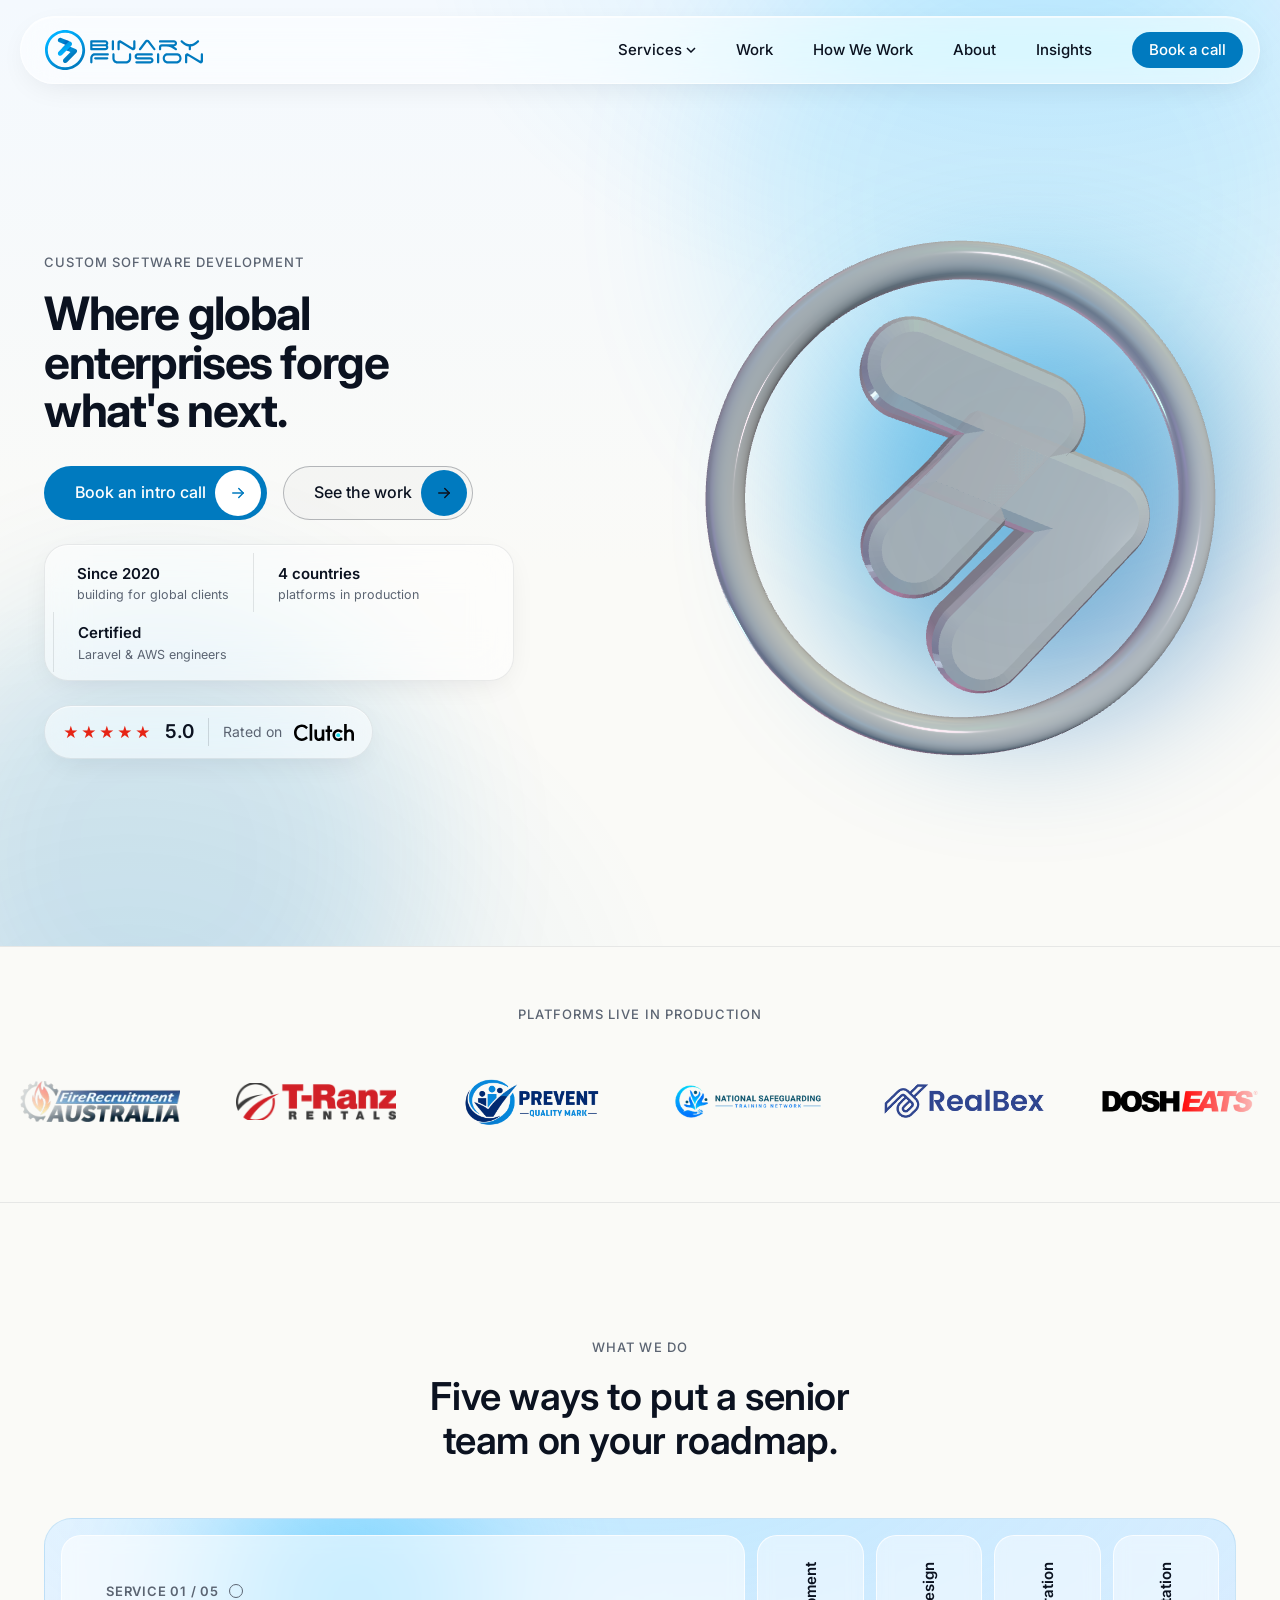
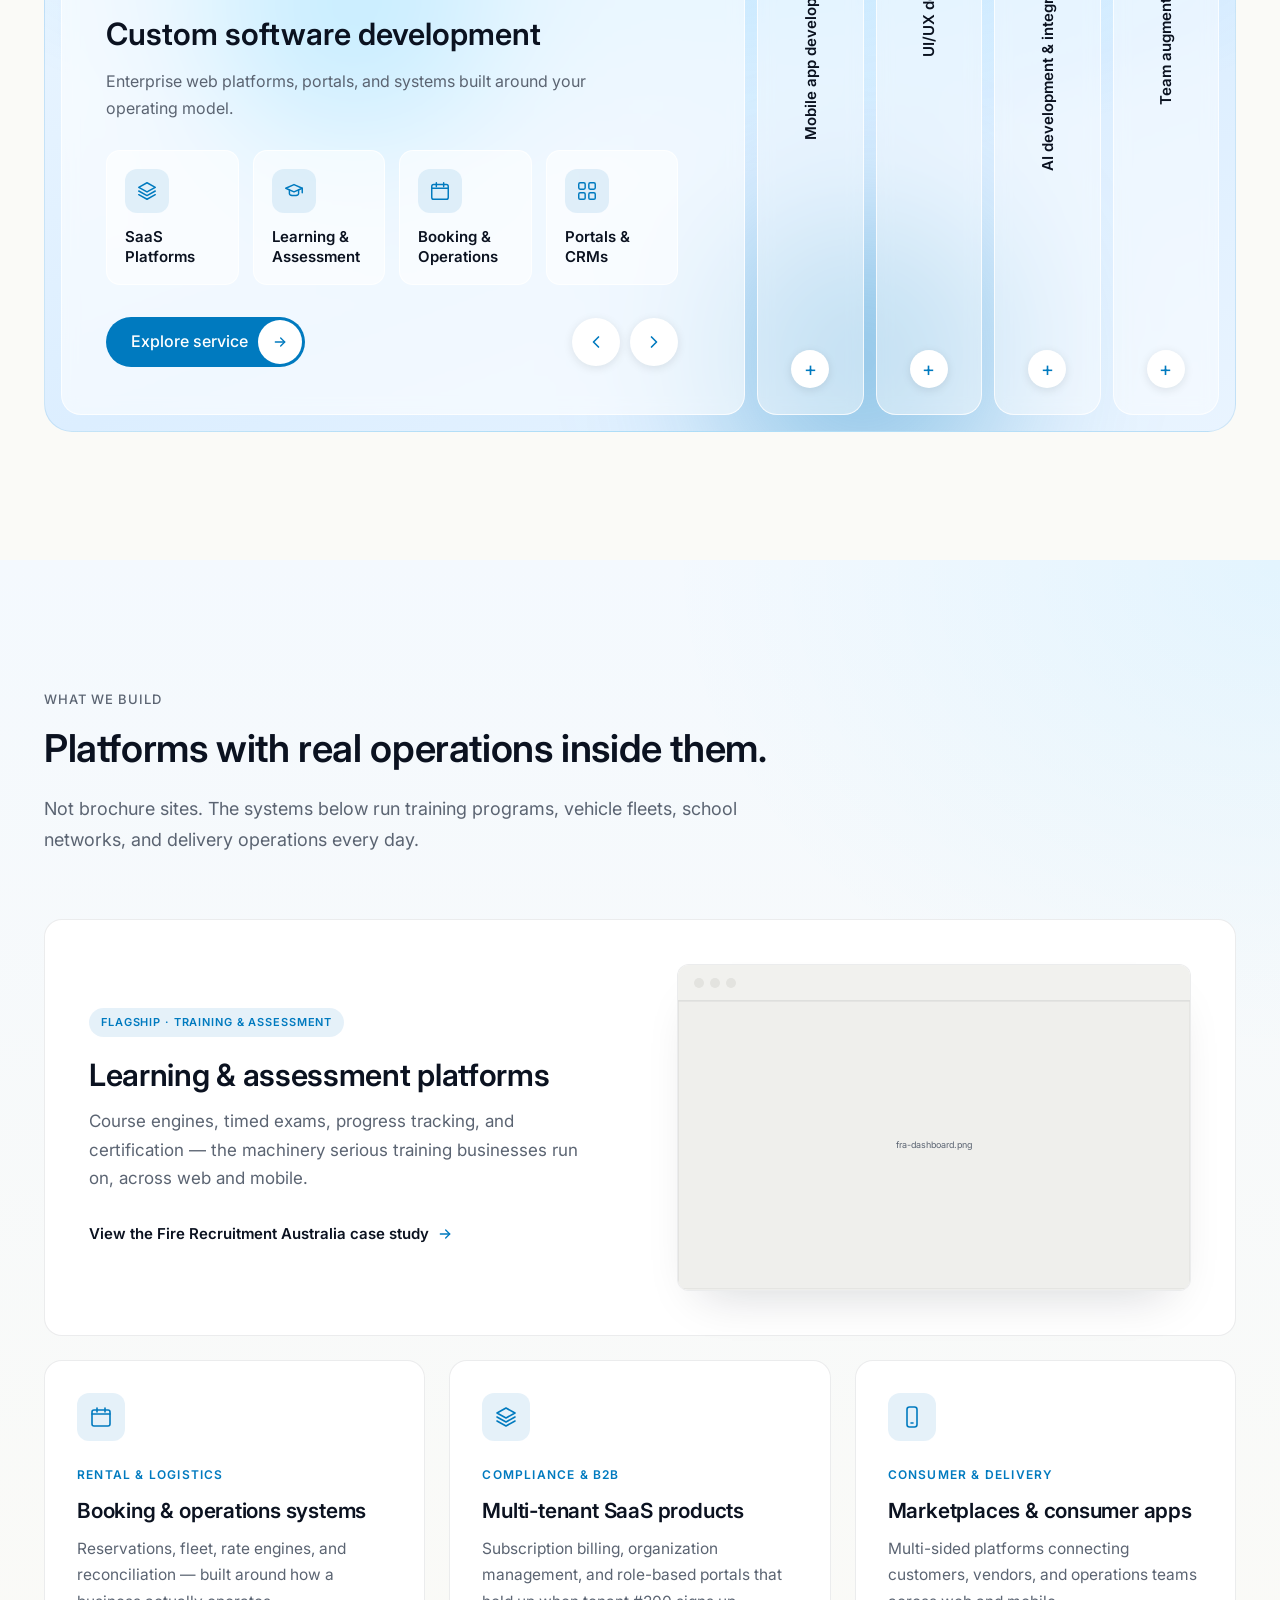
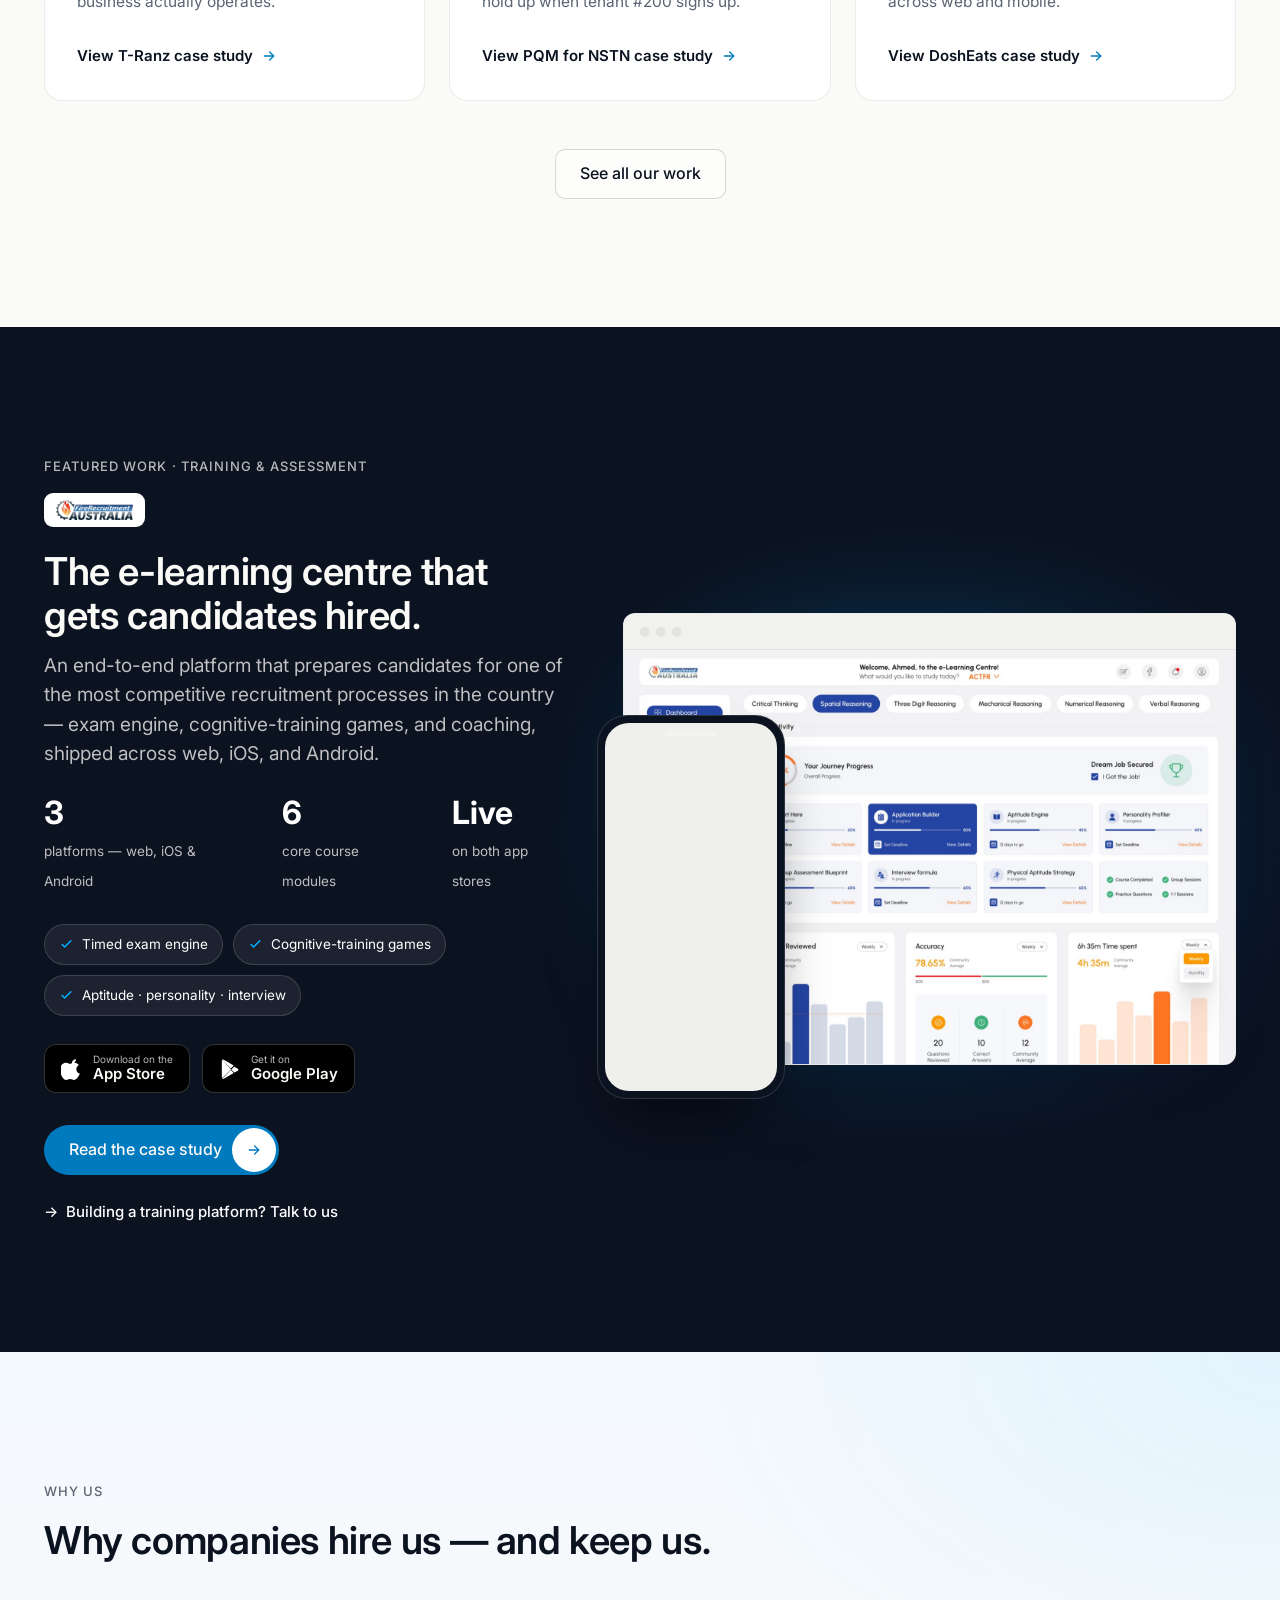
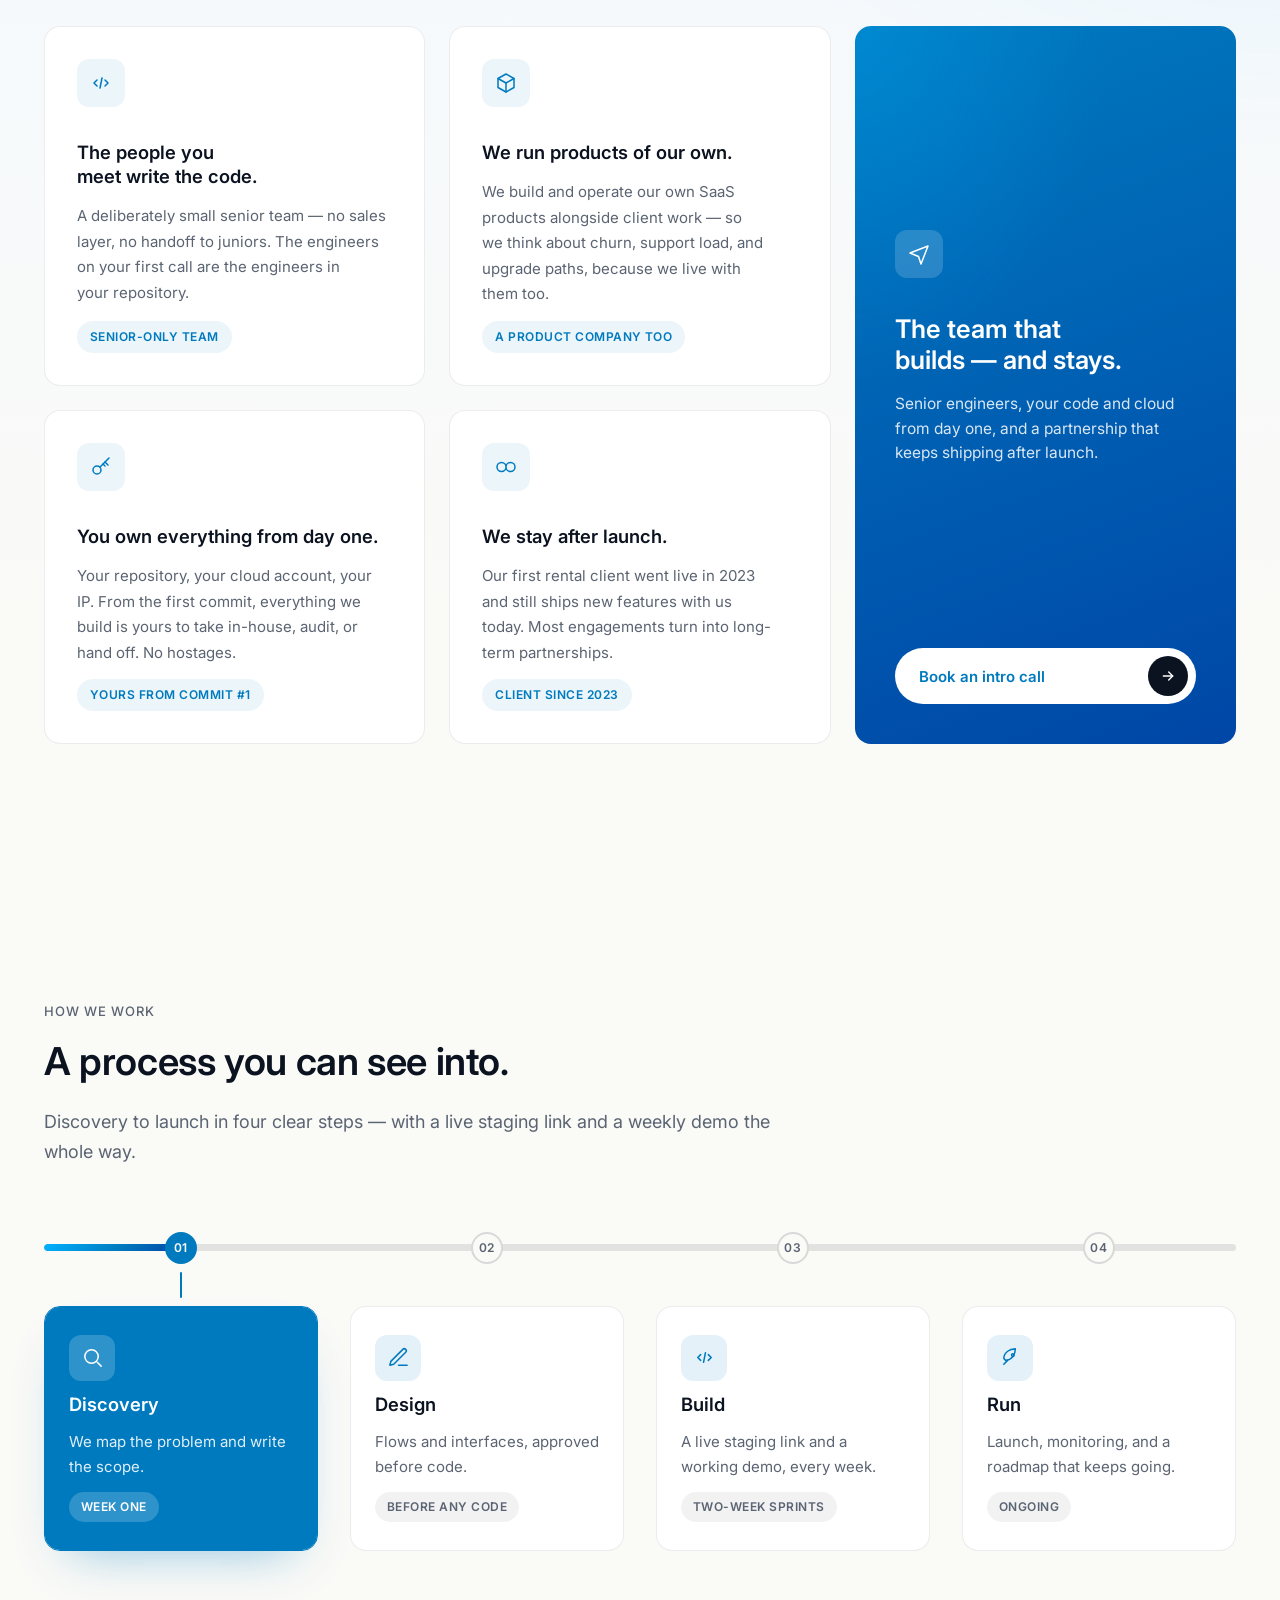
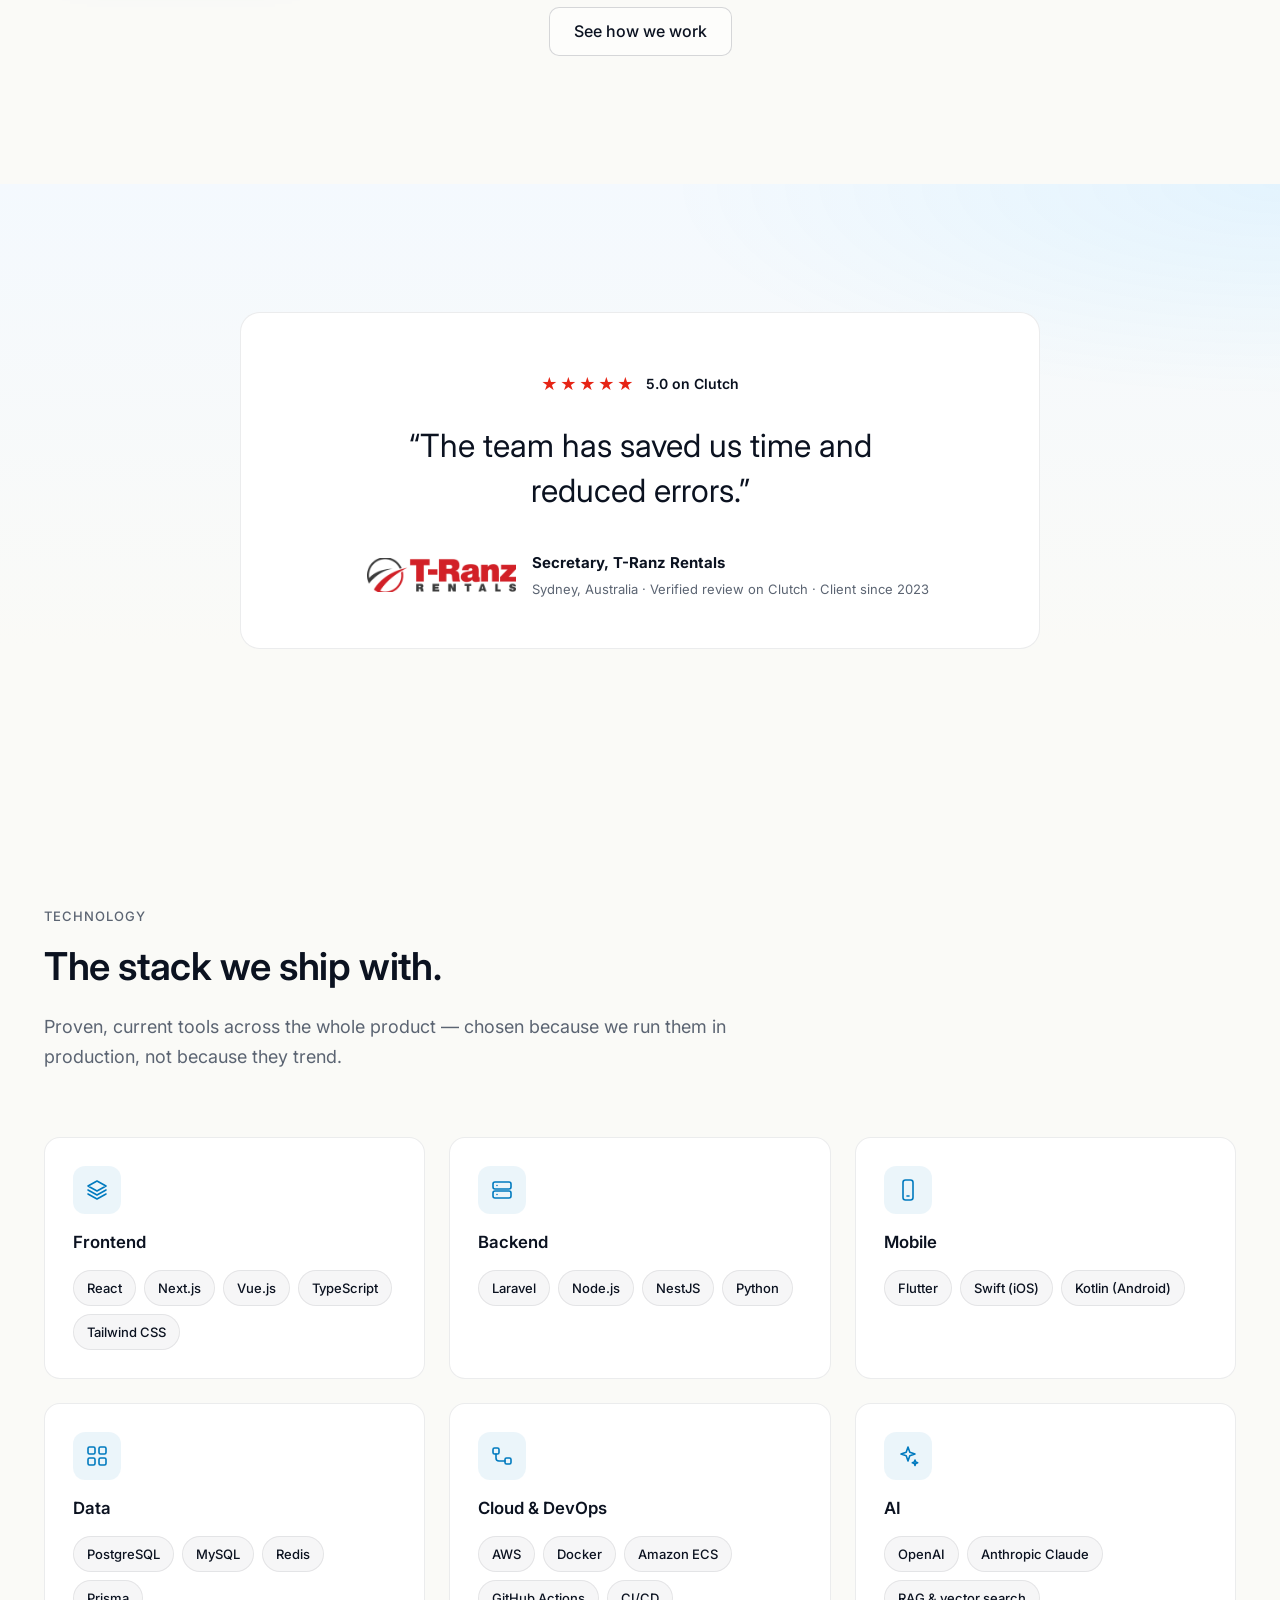
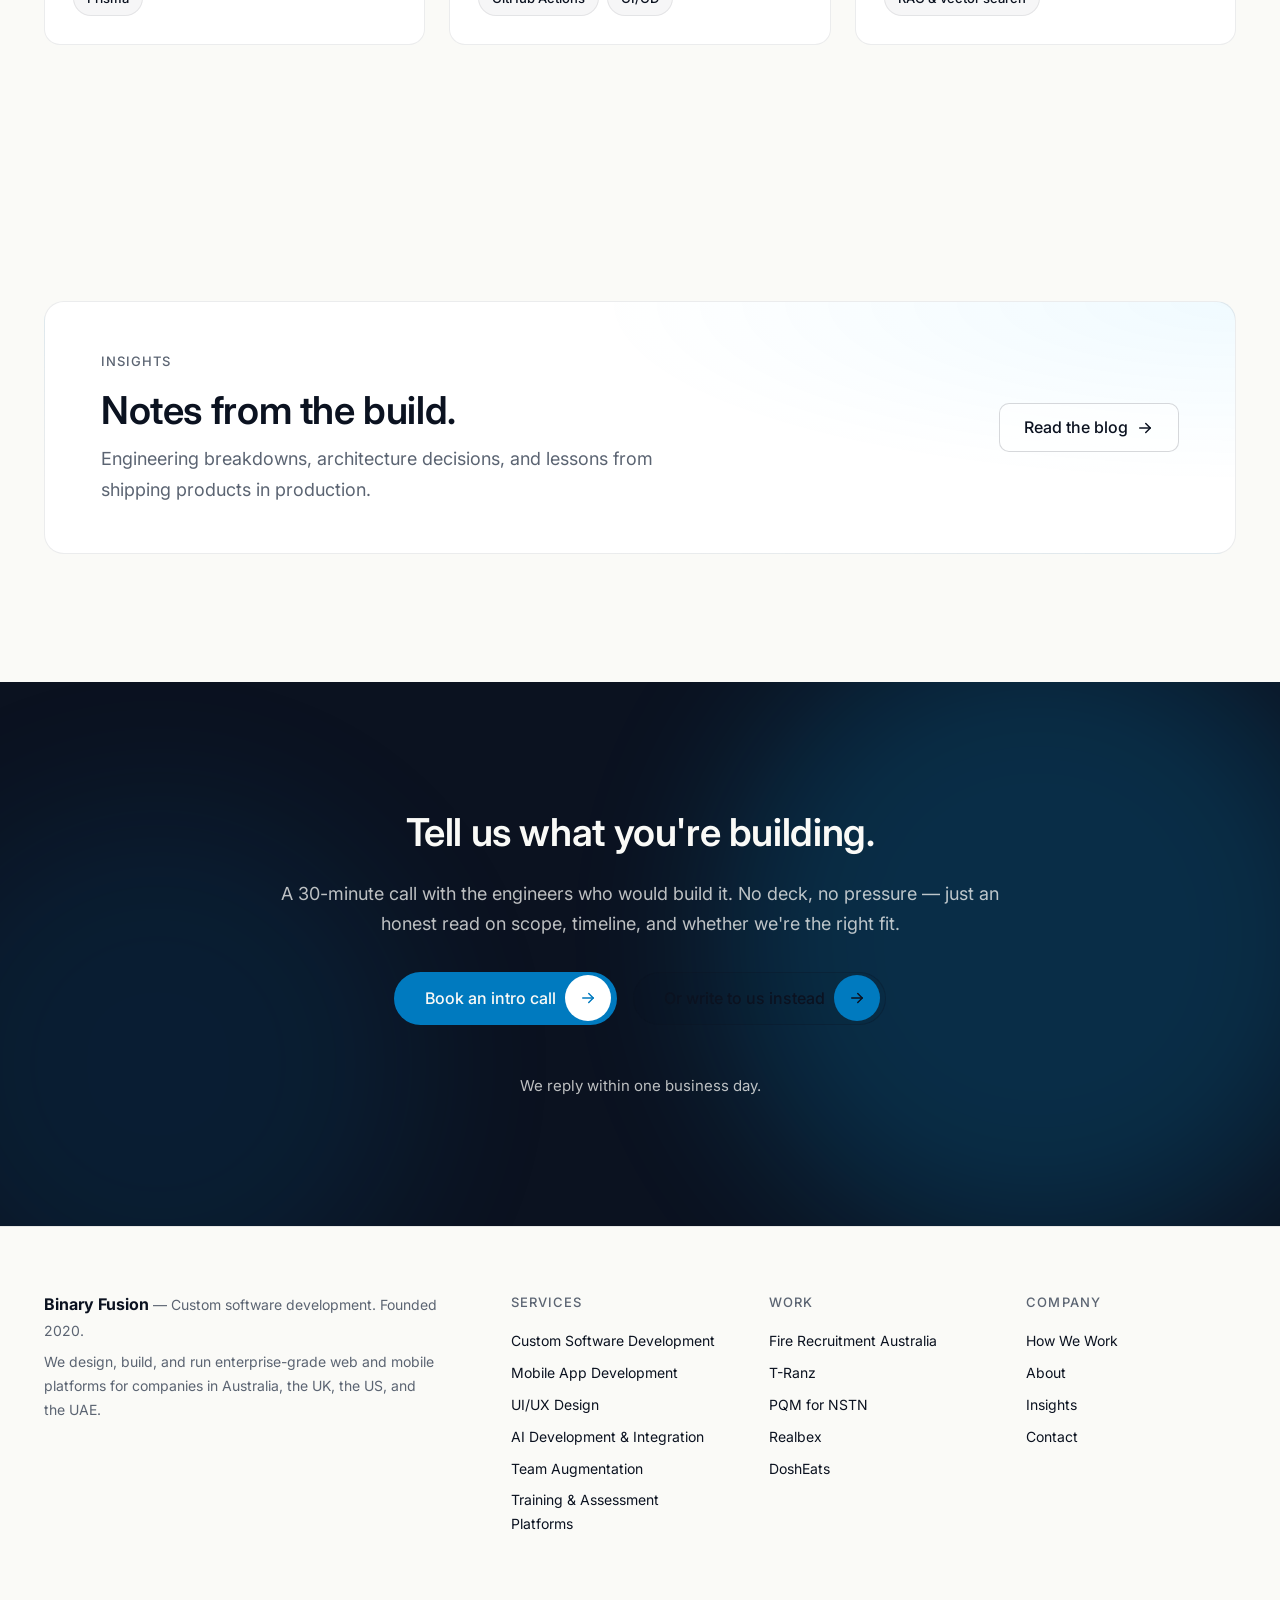
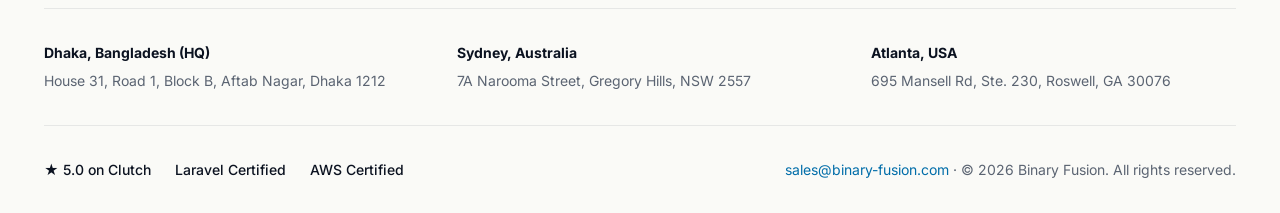
==== commit a164dbae: "Replace hero mark with live Three.js WebGL crystal Swap the static-PNG brand mark for a real 3D rend" ====
--- a/index.html
+++ b/index.html
@@ -819,9 +819,7 @@
         <div class="hero-shots">
           <div class="brandstage" aria-hidden="true">
             <div class="brandmark brandmark--3d">
-              <div class="bm3d-sway">
-                <img class="bm3d-tilt" src="/assets/img/brand/binary-fusion-mark-crystal-static.png" alt="" width="1024" height="1024" decoding="async" fetchpriority="high">
-              </div>
+              <div id="hero-mark"><canvas></canvas></div>
             </div>
           </div>
         </div>
@@ -1401,6 +1399,7 @@
   </footer>
 
   <script src="/assets/js/main.js?v=4" defer></script>
+  <script type="module" src="/assets/js/hero-mark.js?v=2"></script>
   <script>
     /* enhanced service panels — rails open + prev/next nav */
     (function () {
--- a/assets/css/styles.css
+++ b/assets/css/styles.css
@@ -572,35 +572,19 @@
   animation: bm-float 7s ease-in-out infinite alternate;
 }
 .brandmark > svg { width: 100%; height: 100%; overflow: visible; display: block; }
-.brandmark--3d { perspective: 1100px; }
-.bm3d-sway {
+/* Live Three.js mark (WebGL) — fills the brandmark box */
+#hero-mark {
+  position: relative;
   width: 100%;
   height: 100%;
-  transform-style: preserve-3d;
-  animation: bm3d-sway 16s ease-in-out infinite;
-}
-@keyframes bm3d-sway {
-  0%, 100% { transform: rotateY(-8deg) rotateX(3deg); }
-  50%      { transform: rotateY(8deg)  rotateX(-3deg); }
-}
-.bm3d-tilt {
+}
+#hero-mark canvas {
+  position: absolute;
+  inset: 0;
   width: 100%;
   height: 100%;
-  object-fit: contain;
-  display: block;
-  filter: drop-shadow(0 0 28px rgba(0, 122, 191, 0.45));
-  transform-style: preserve-3d;
-  will-change: transform, filter;
-  transition: transform 520ms cubic-bezier(0.22, 0.61, 0.36, 1),
-              filter 360ms ease;
-}
-/* cursor present → brighten glow + gentle pop (tilt set inline by JS) */
-.brandstage:hover .bm3d-tilt {
-  filter: drop-shadow(0 0 46px rgba(0, 177, 255, 0.7));
-}
-@media (prefers-reduced-motion: reduce) {
-  .bm3d-sway { animation: none; transform: none; }
-  .bm3d-tilt { transition: none; }
+  opacity: 0;                 /* faded in by JS once the first frame renders */
+  transition: opacity 0.8s ease;
 }
 .bm-marks {
   transform-box: fill-box;
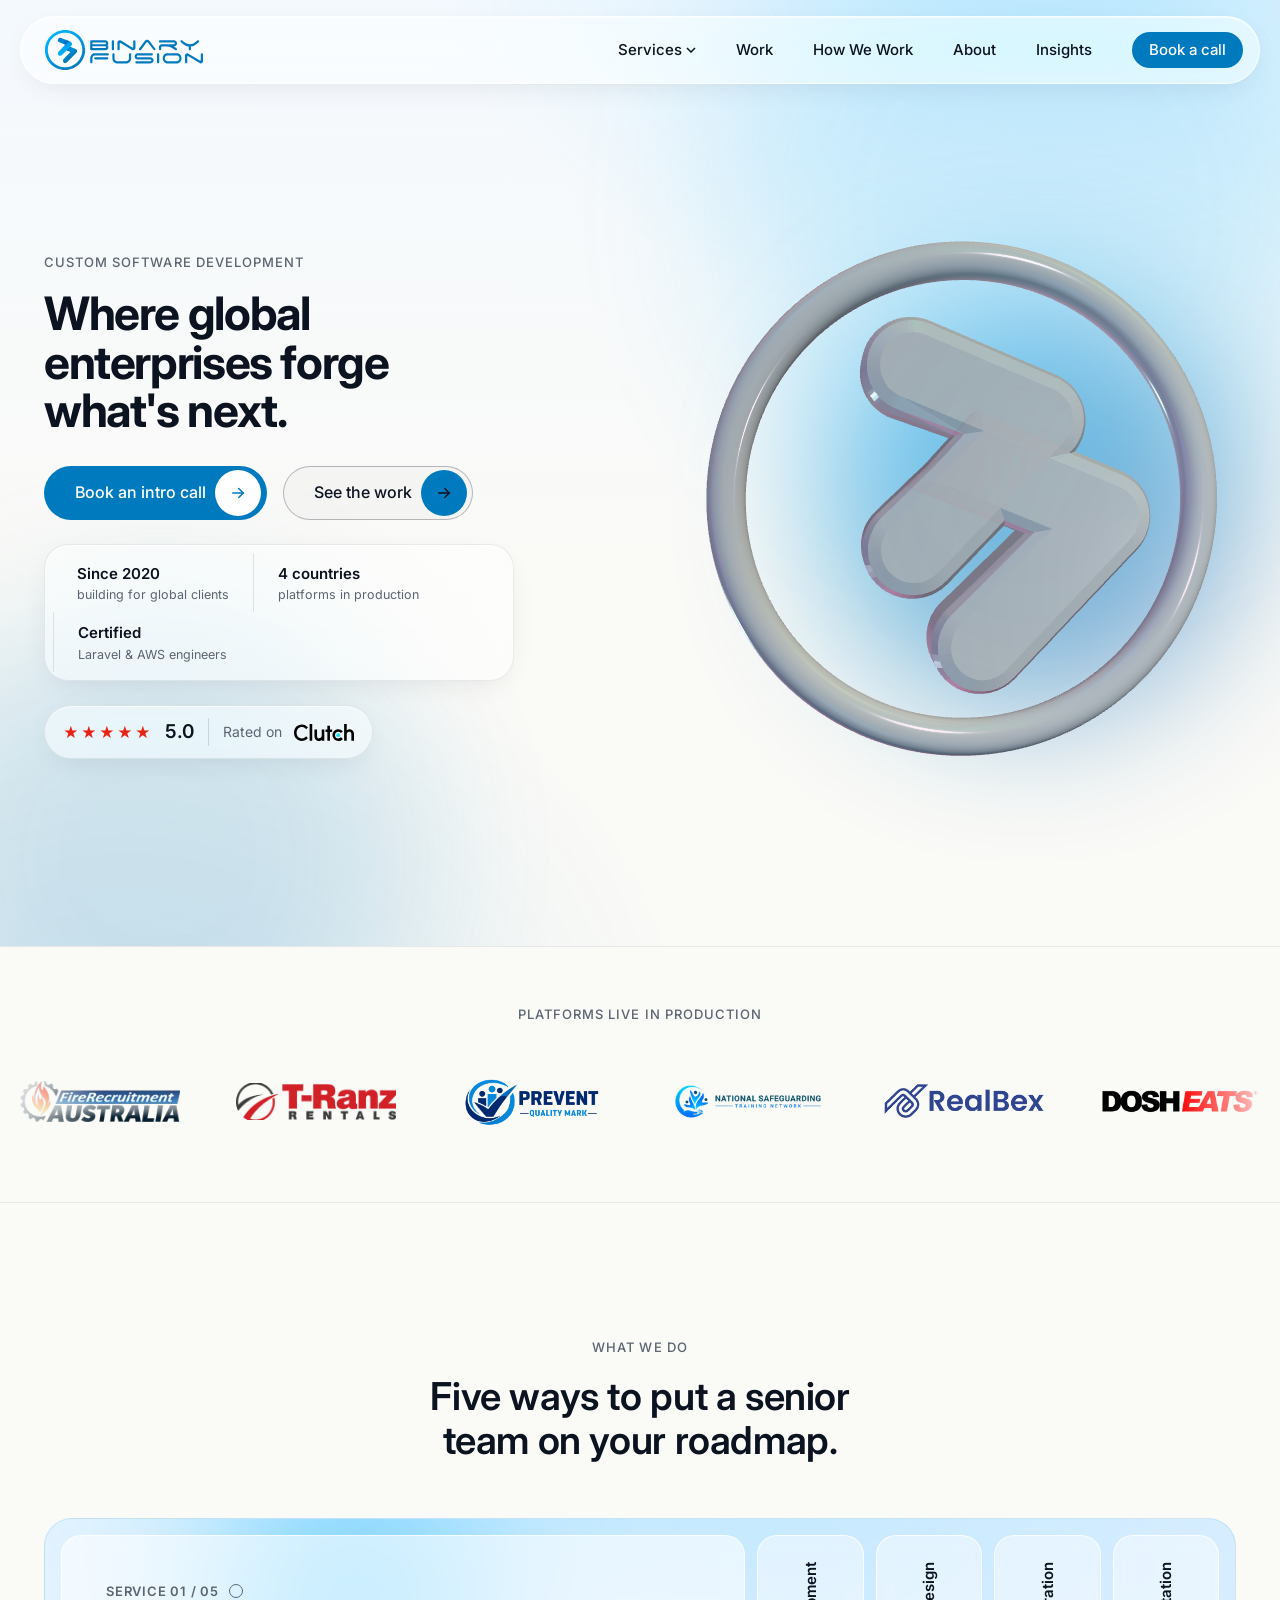
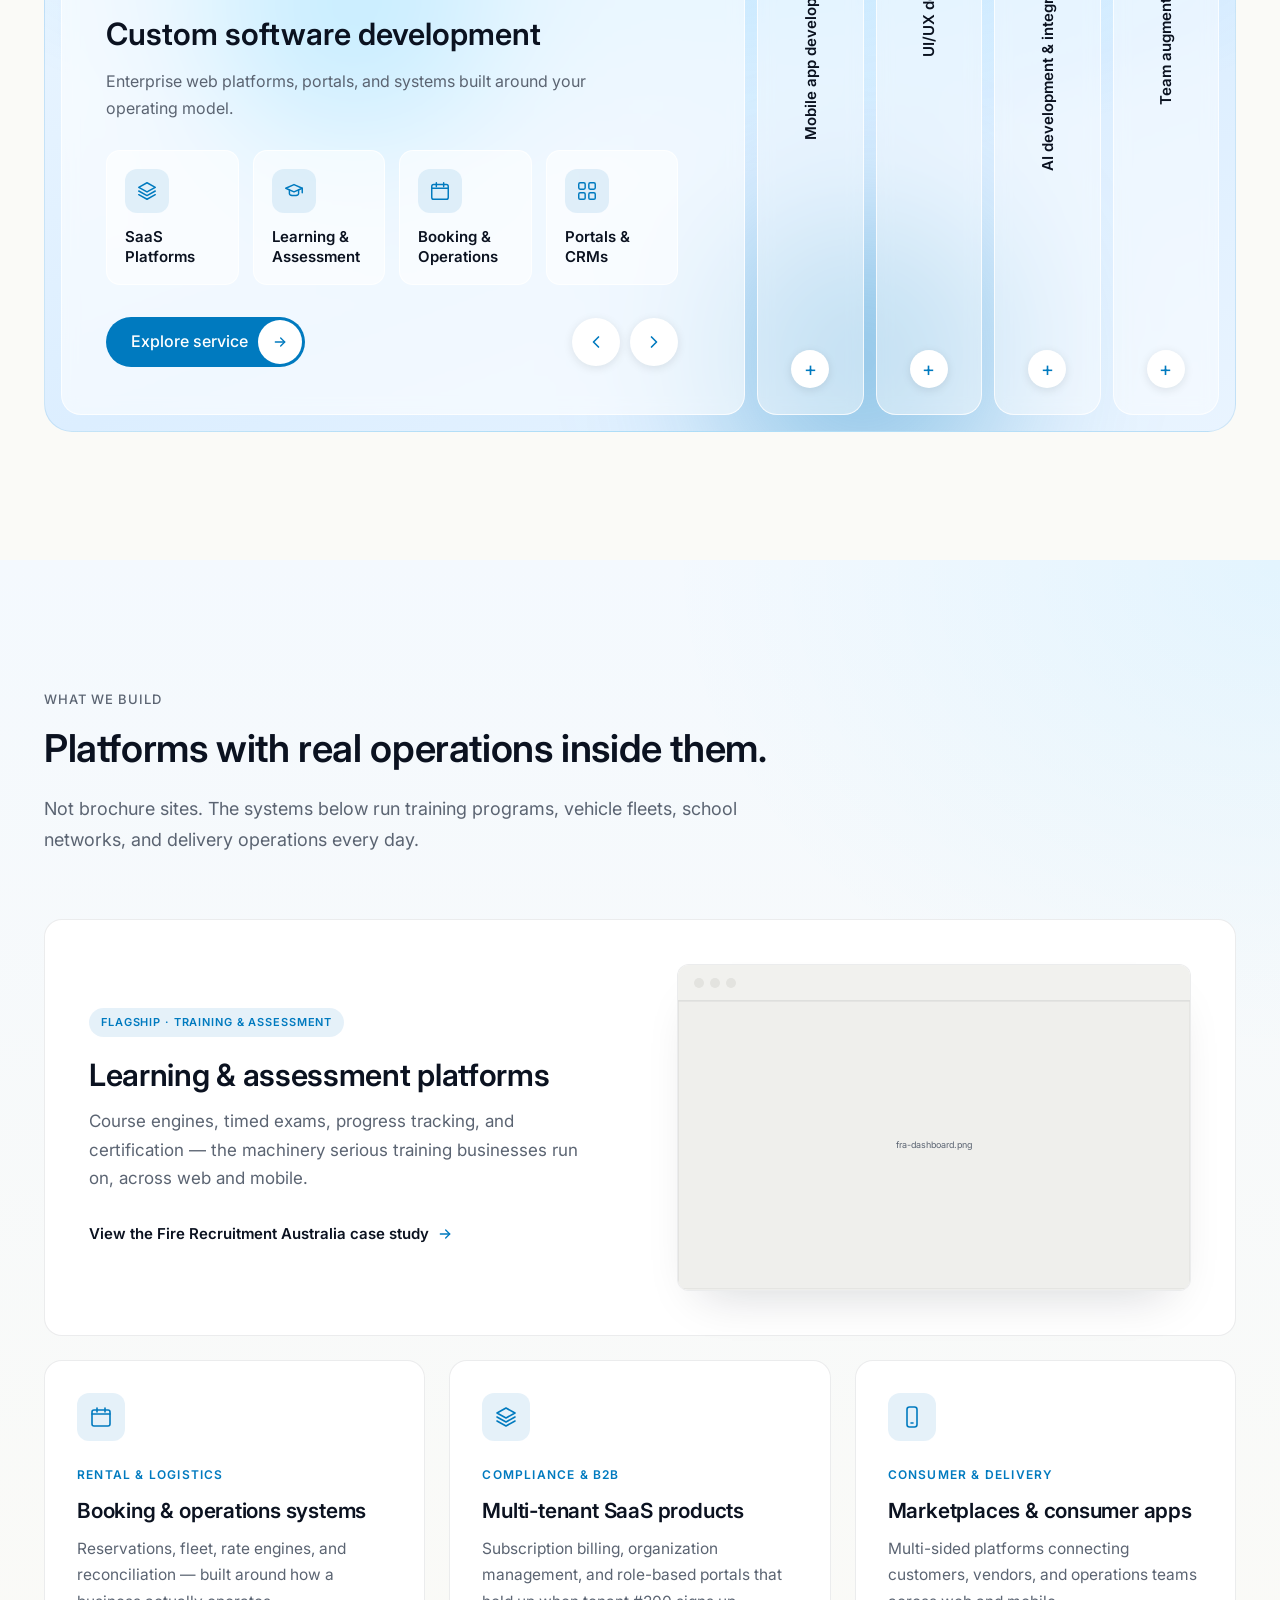
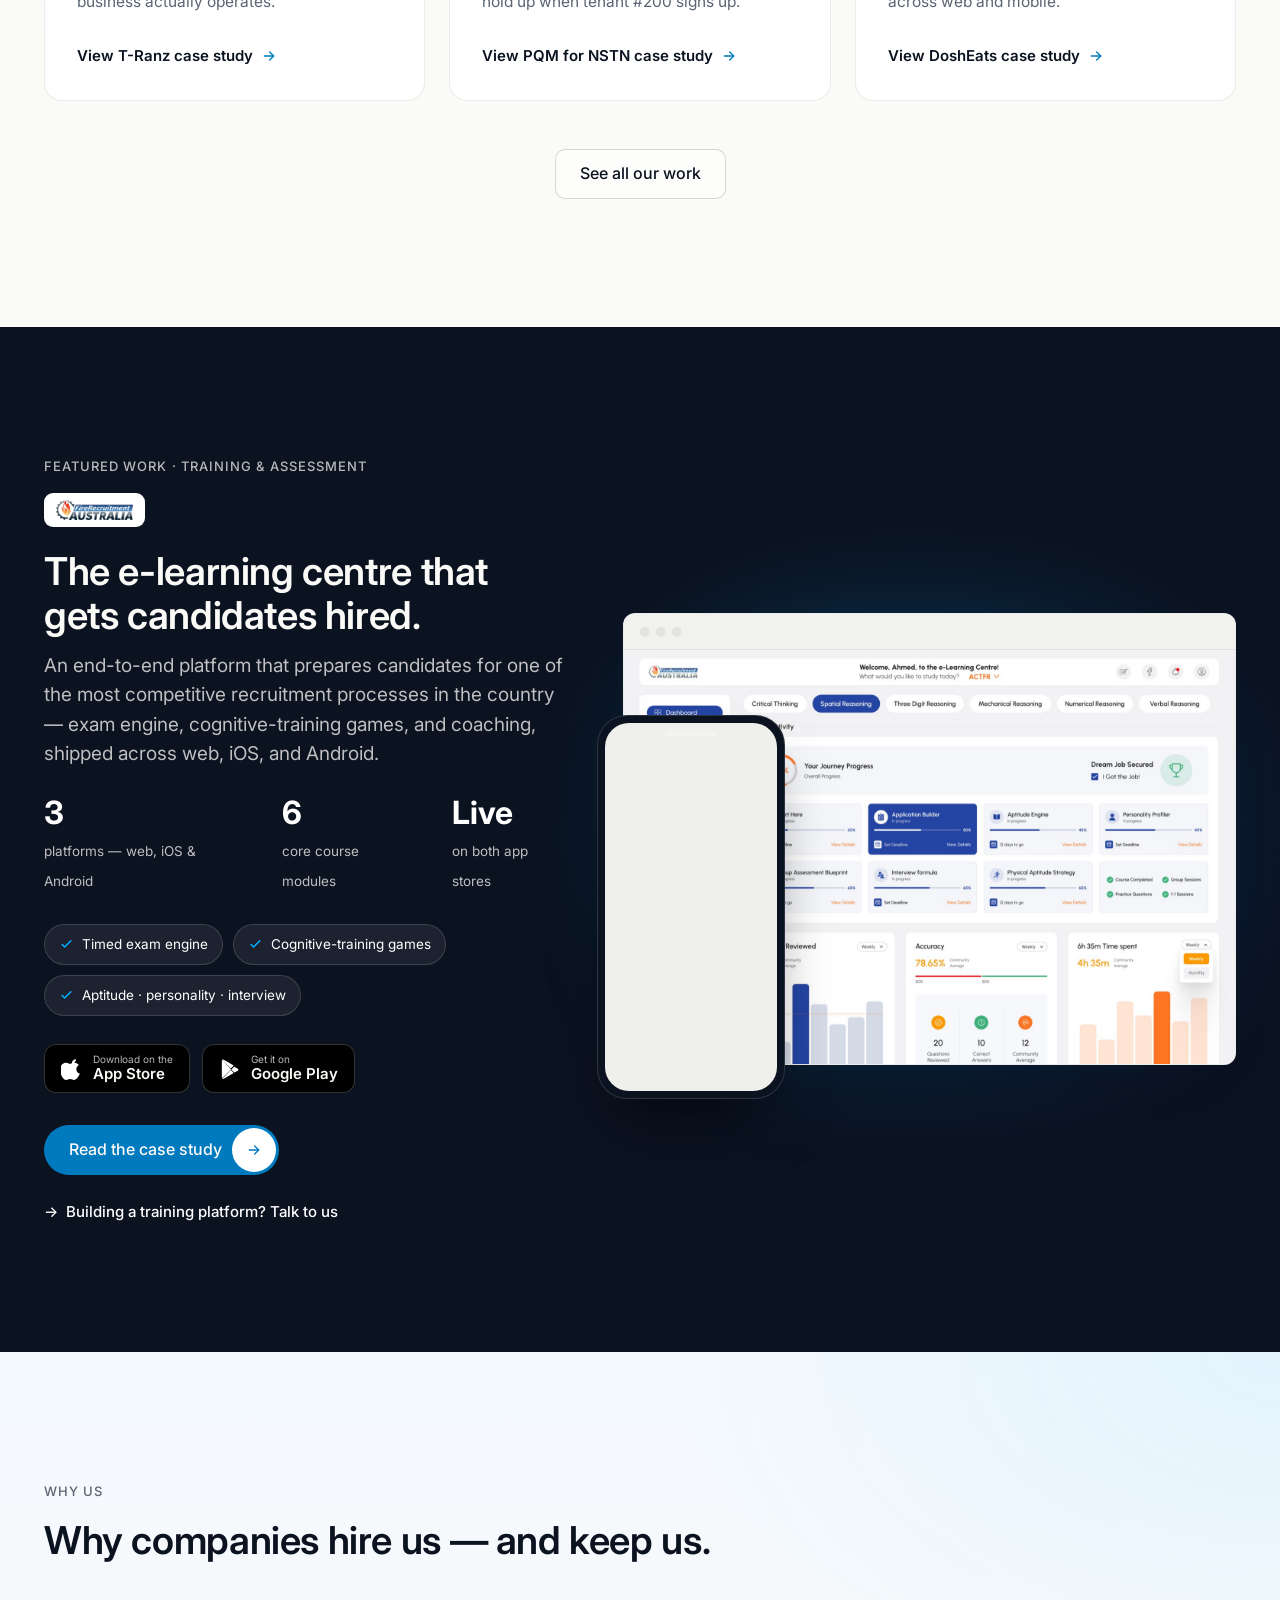
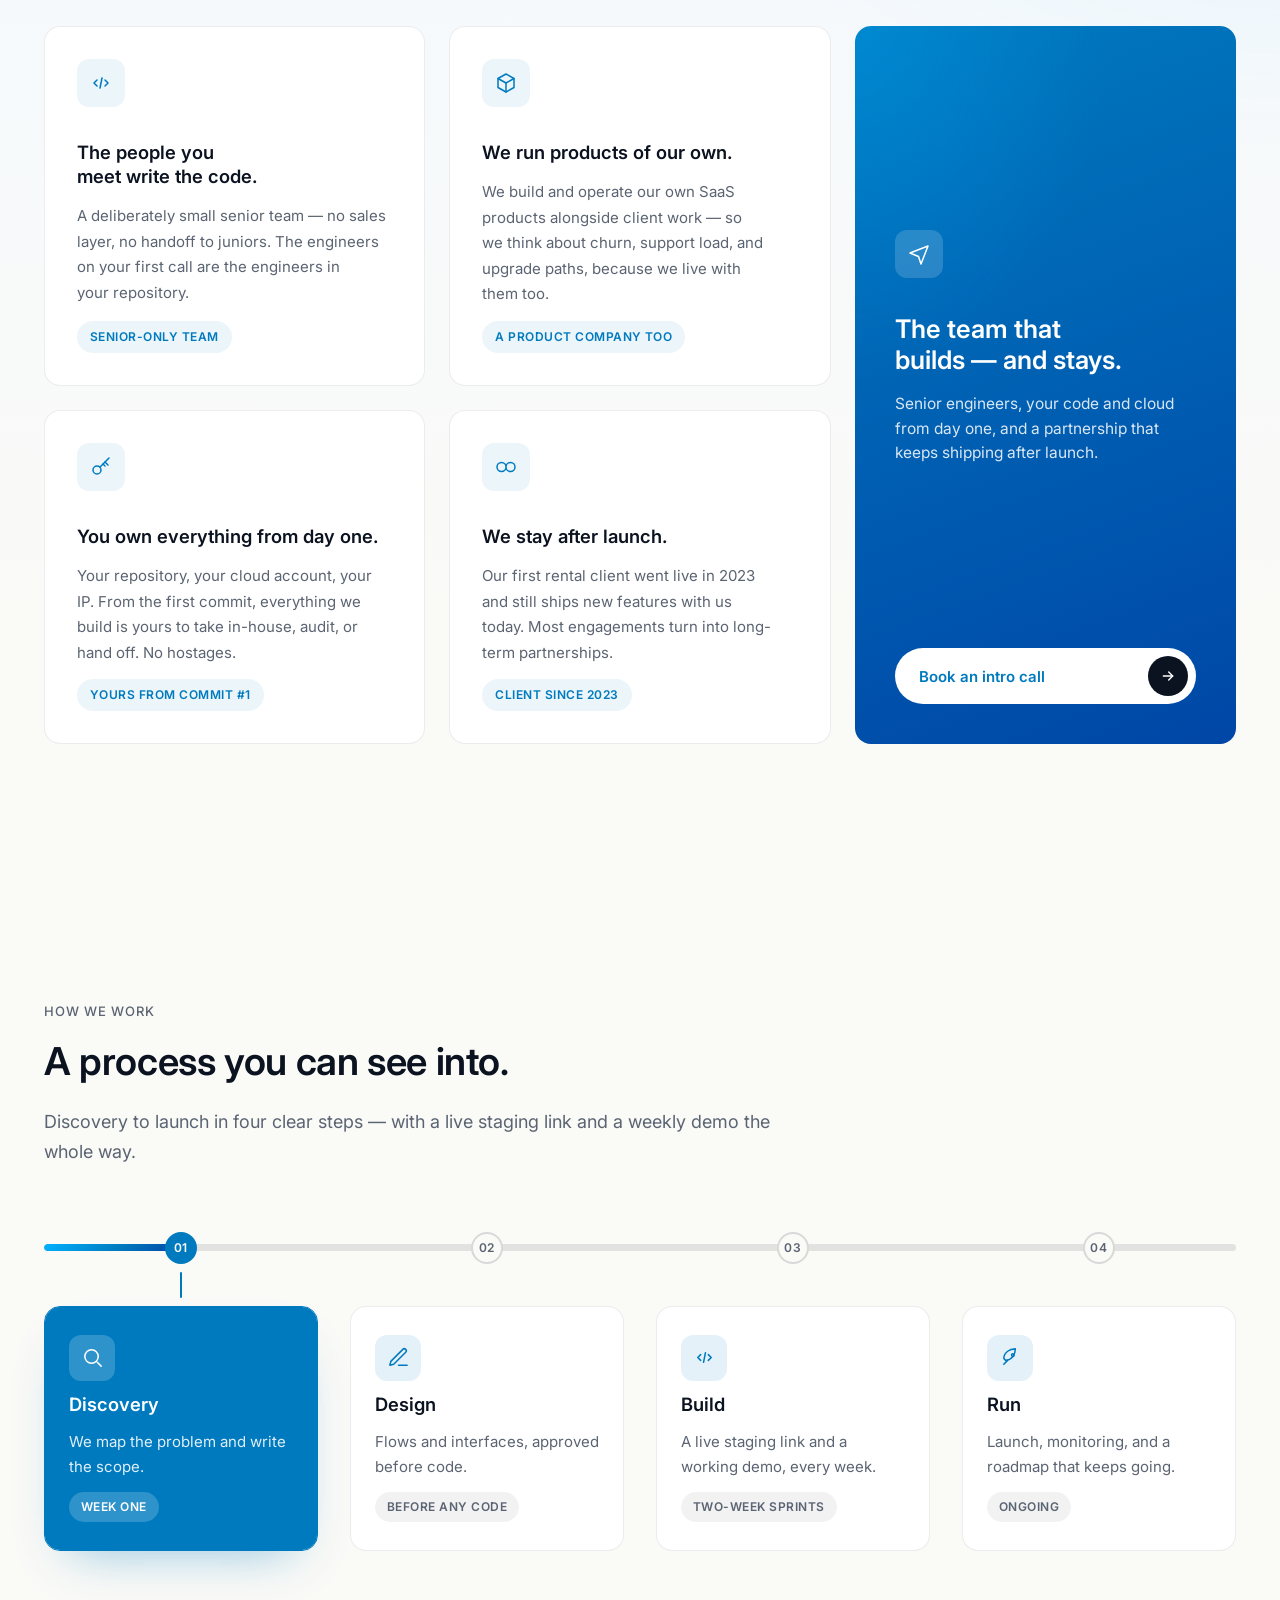
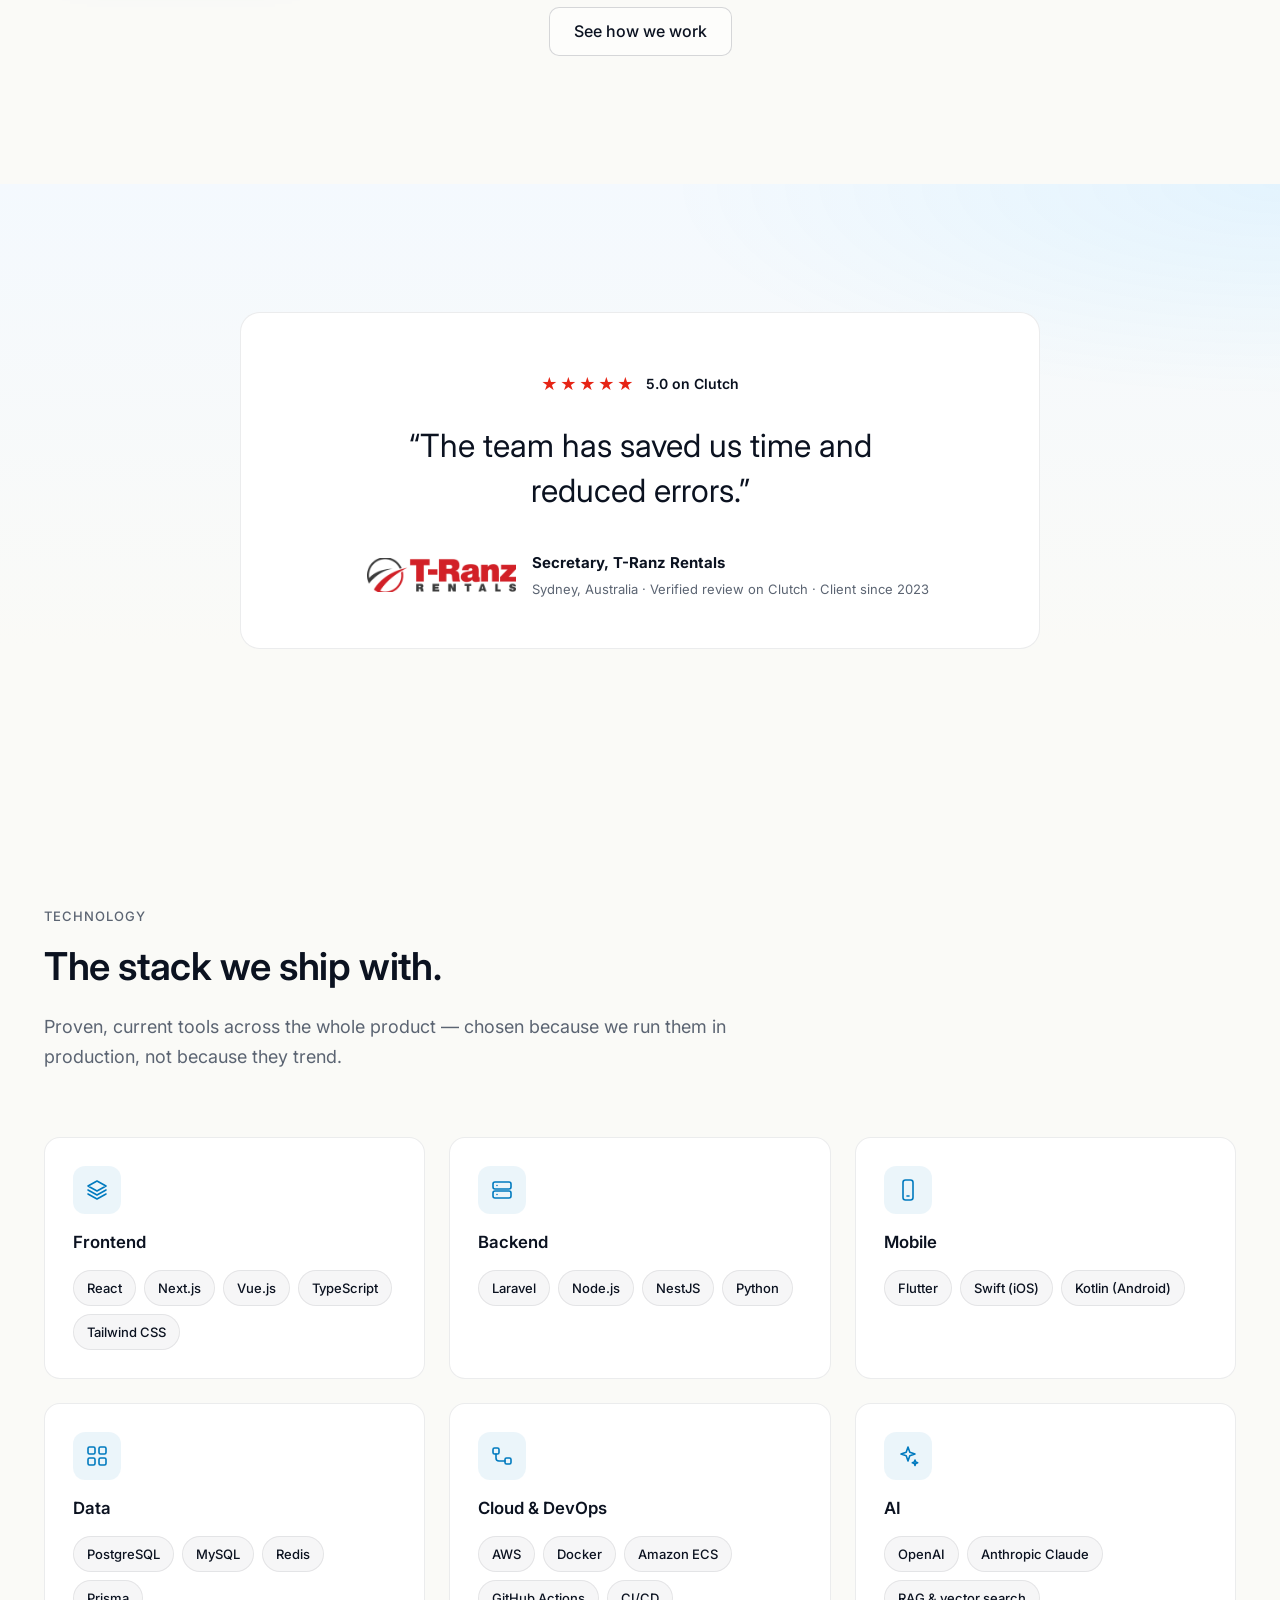
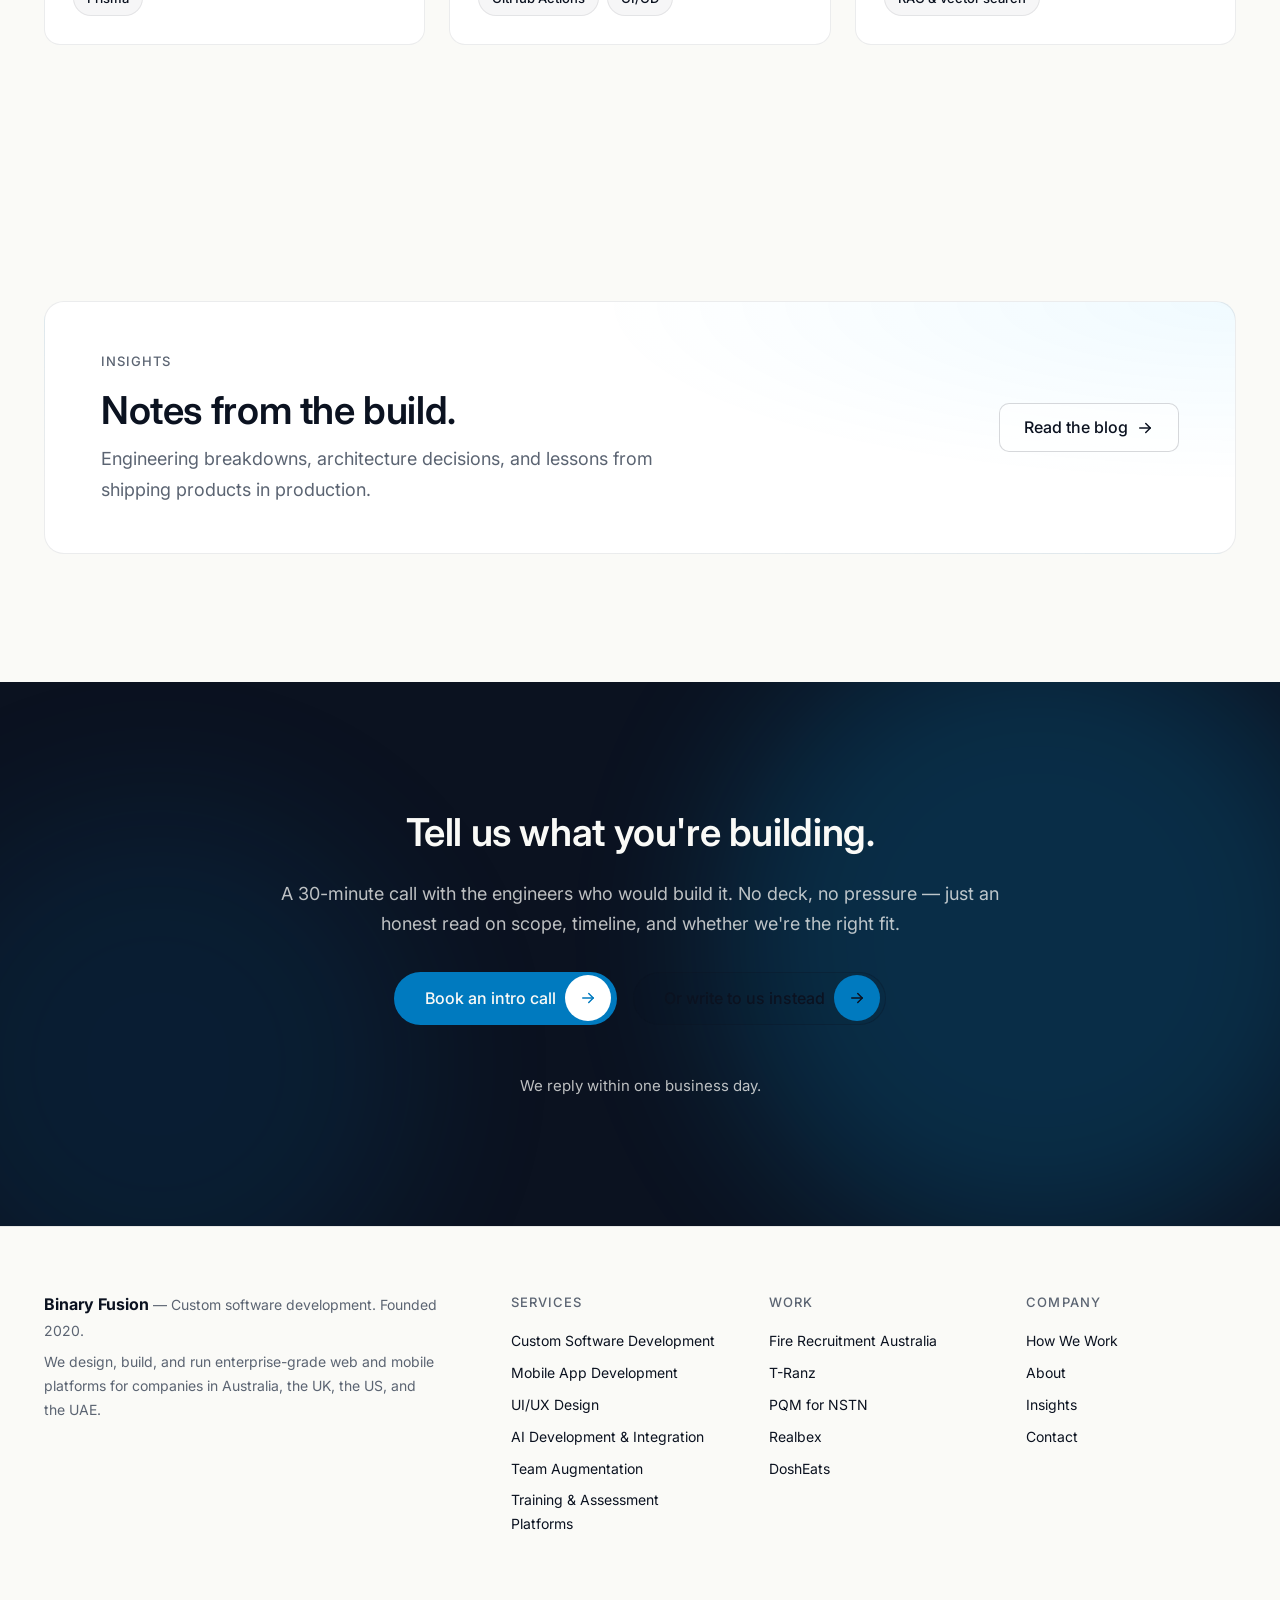
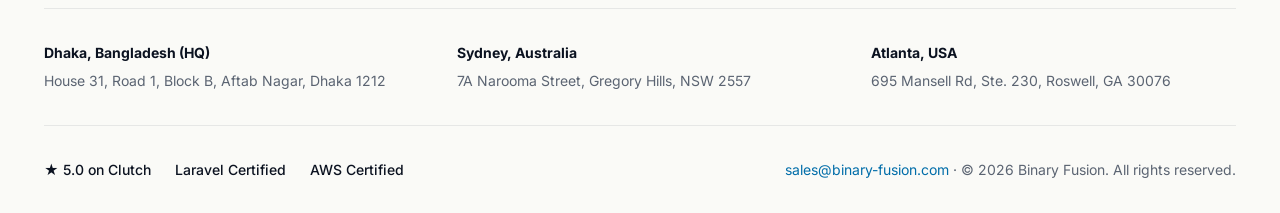
==== commit 4238631a: "Cache-bust stylesheet link Add ?v=2 to the styles.css link so browsers refetch the current CSS inste" ====
--- a/index.html
+++ b/index.html
@@ -17,7 +17,7 @@
   <link rel="preconnect" href="https://fonts.googleapis.com">
   <link rel="preconnect" href="https://fonts.gstatic.com" crossorigin>
   <link href="https://fonts.googleapis.com/css2?family=Inter:wght@400;500;600;700;800;900&display=swap" rel="stylesheet">
-  <link rel="stylesheet" href="/assets/css/styles.css">
+  <link rel="stylesheet" href="/assets/css/styles.css?v=2">
   <style>
     /* ===== PREVIEW ONLY — sweep-fill pill buttons on the hero ===== */
 
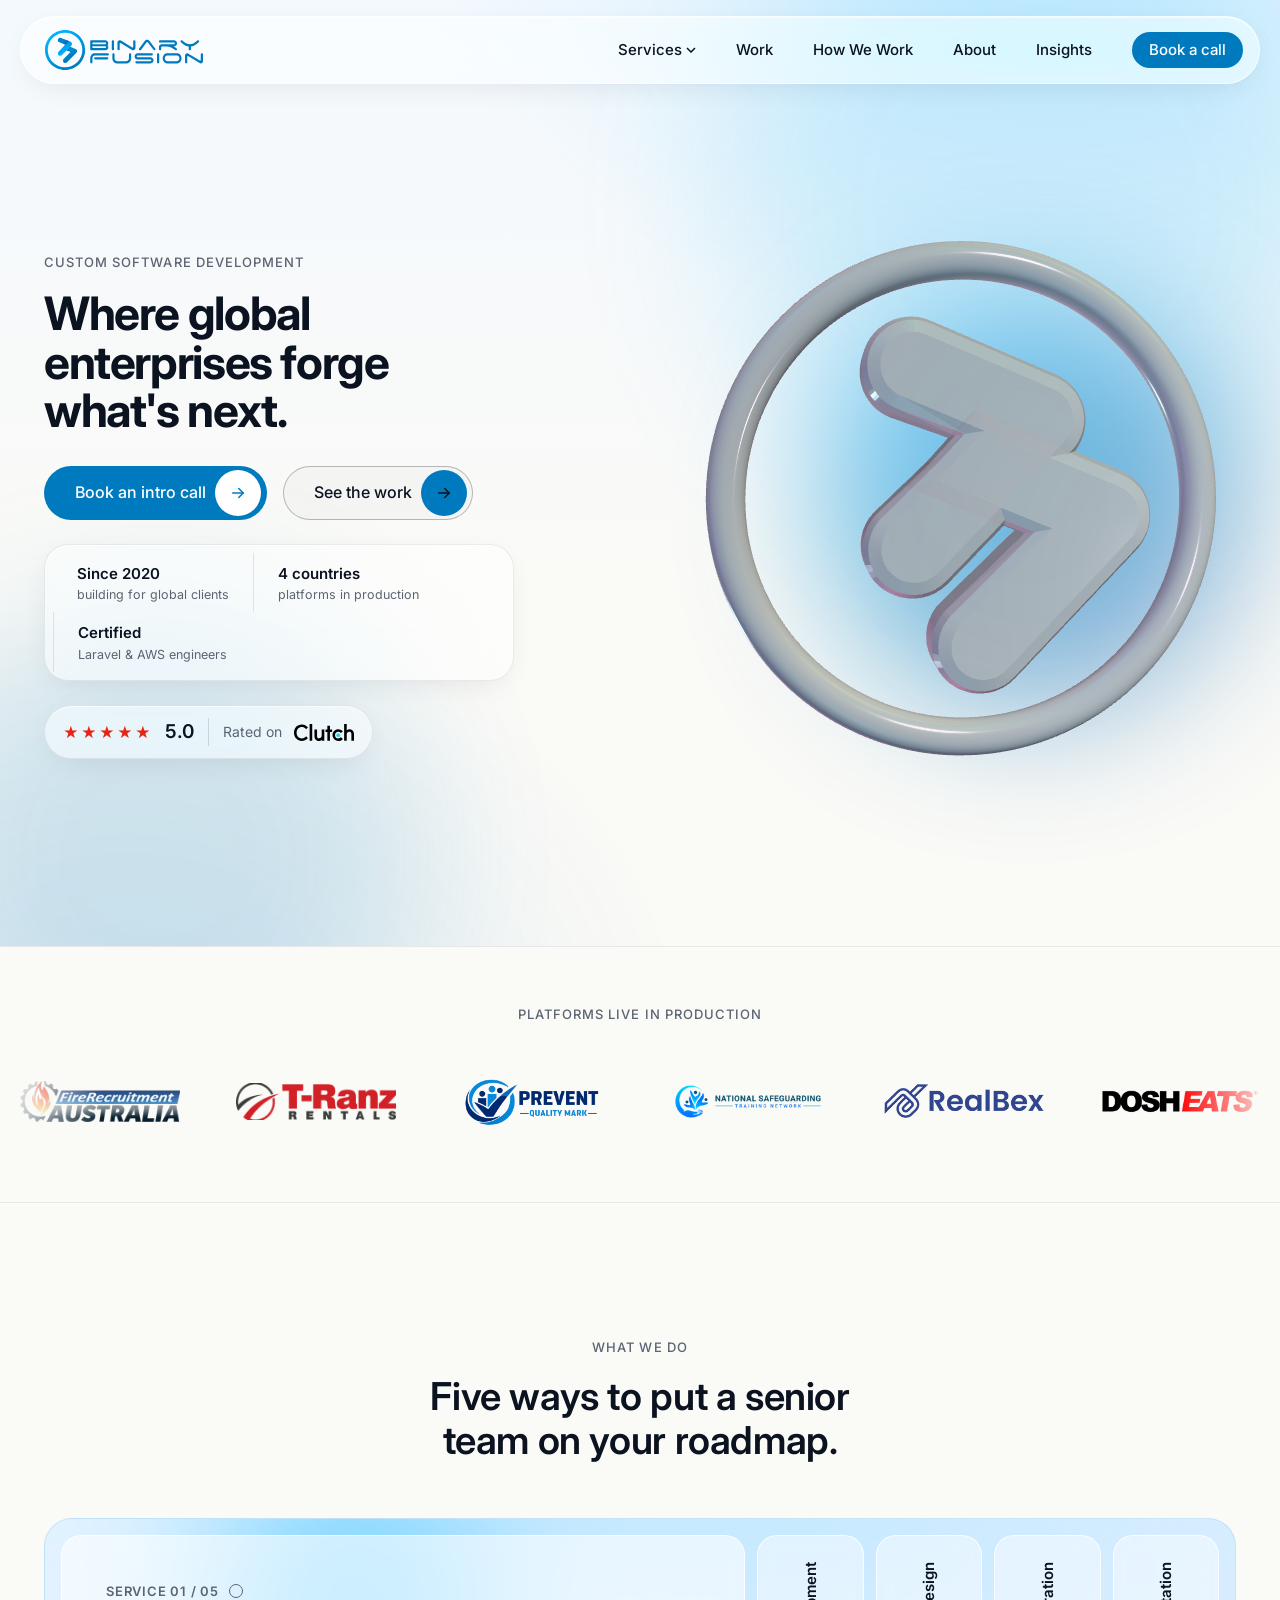
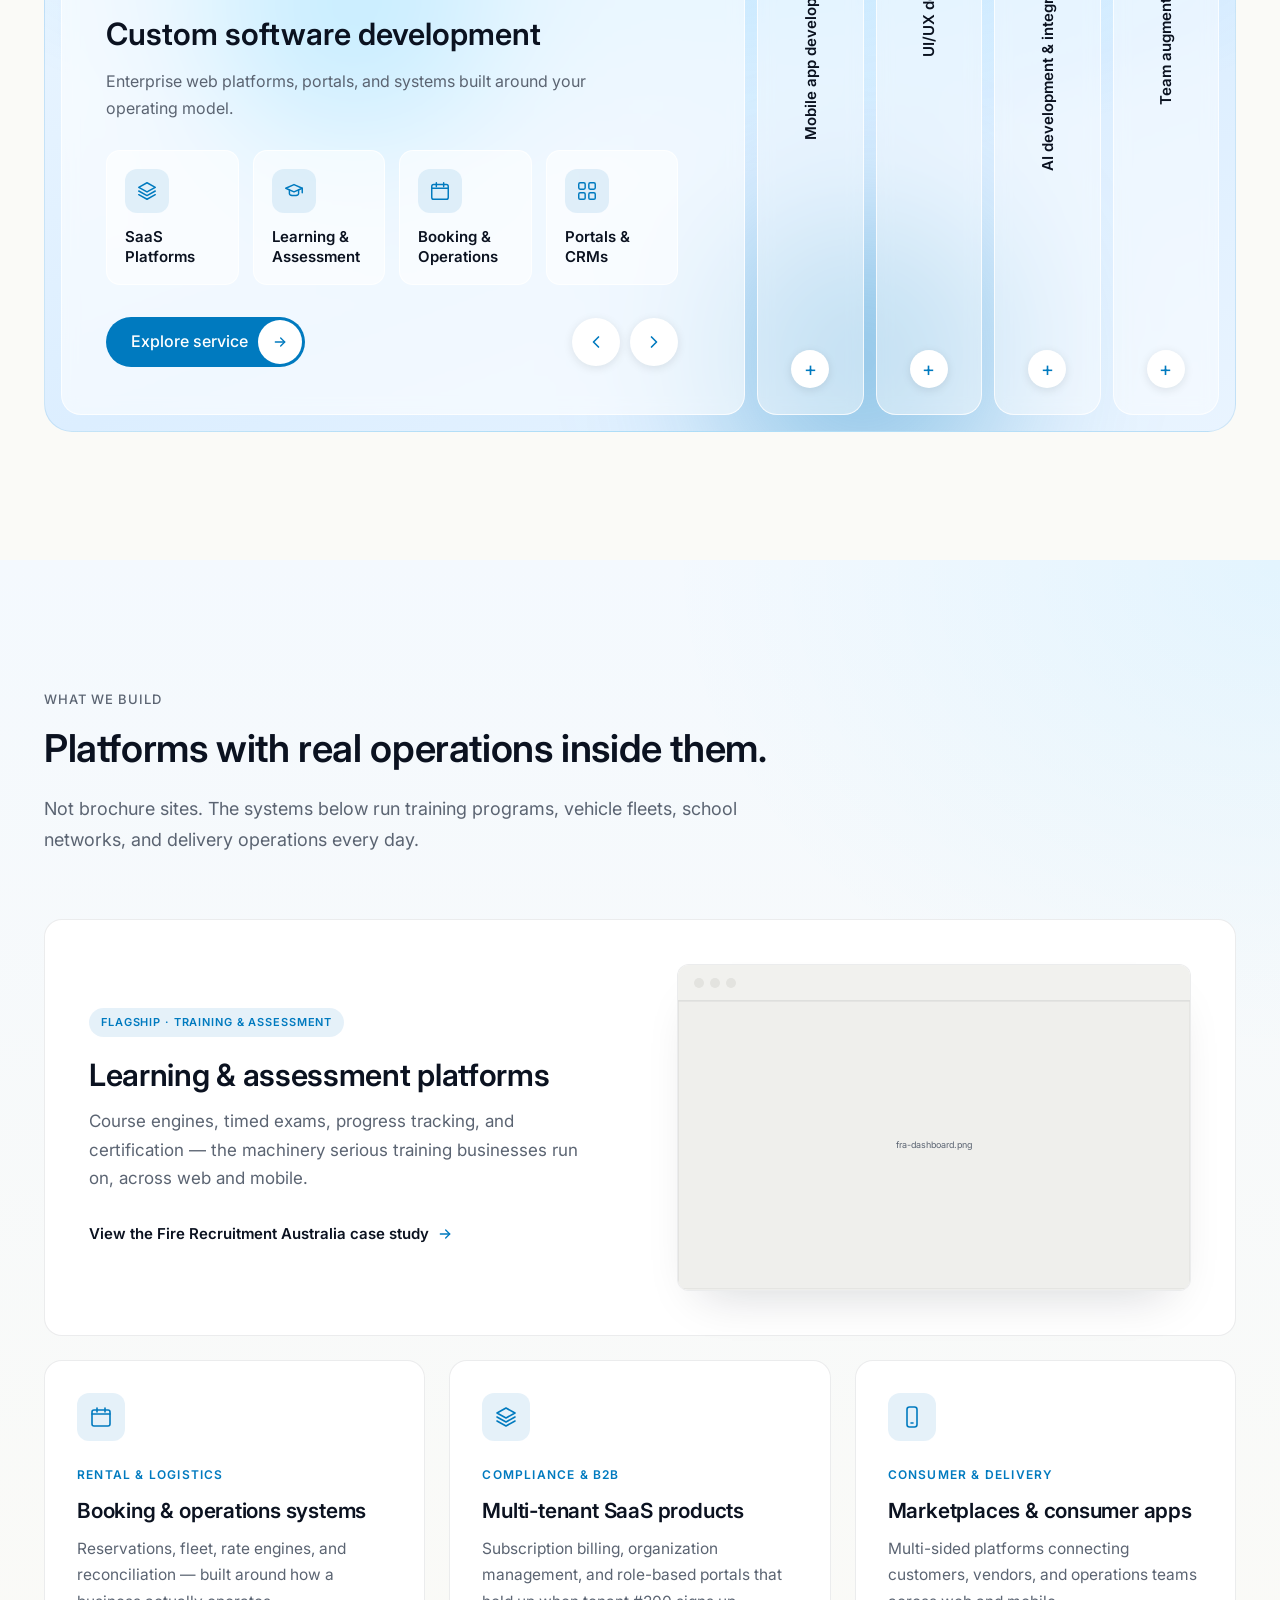
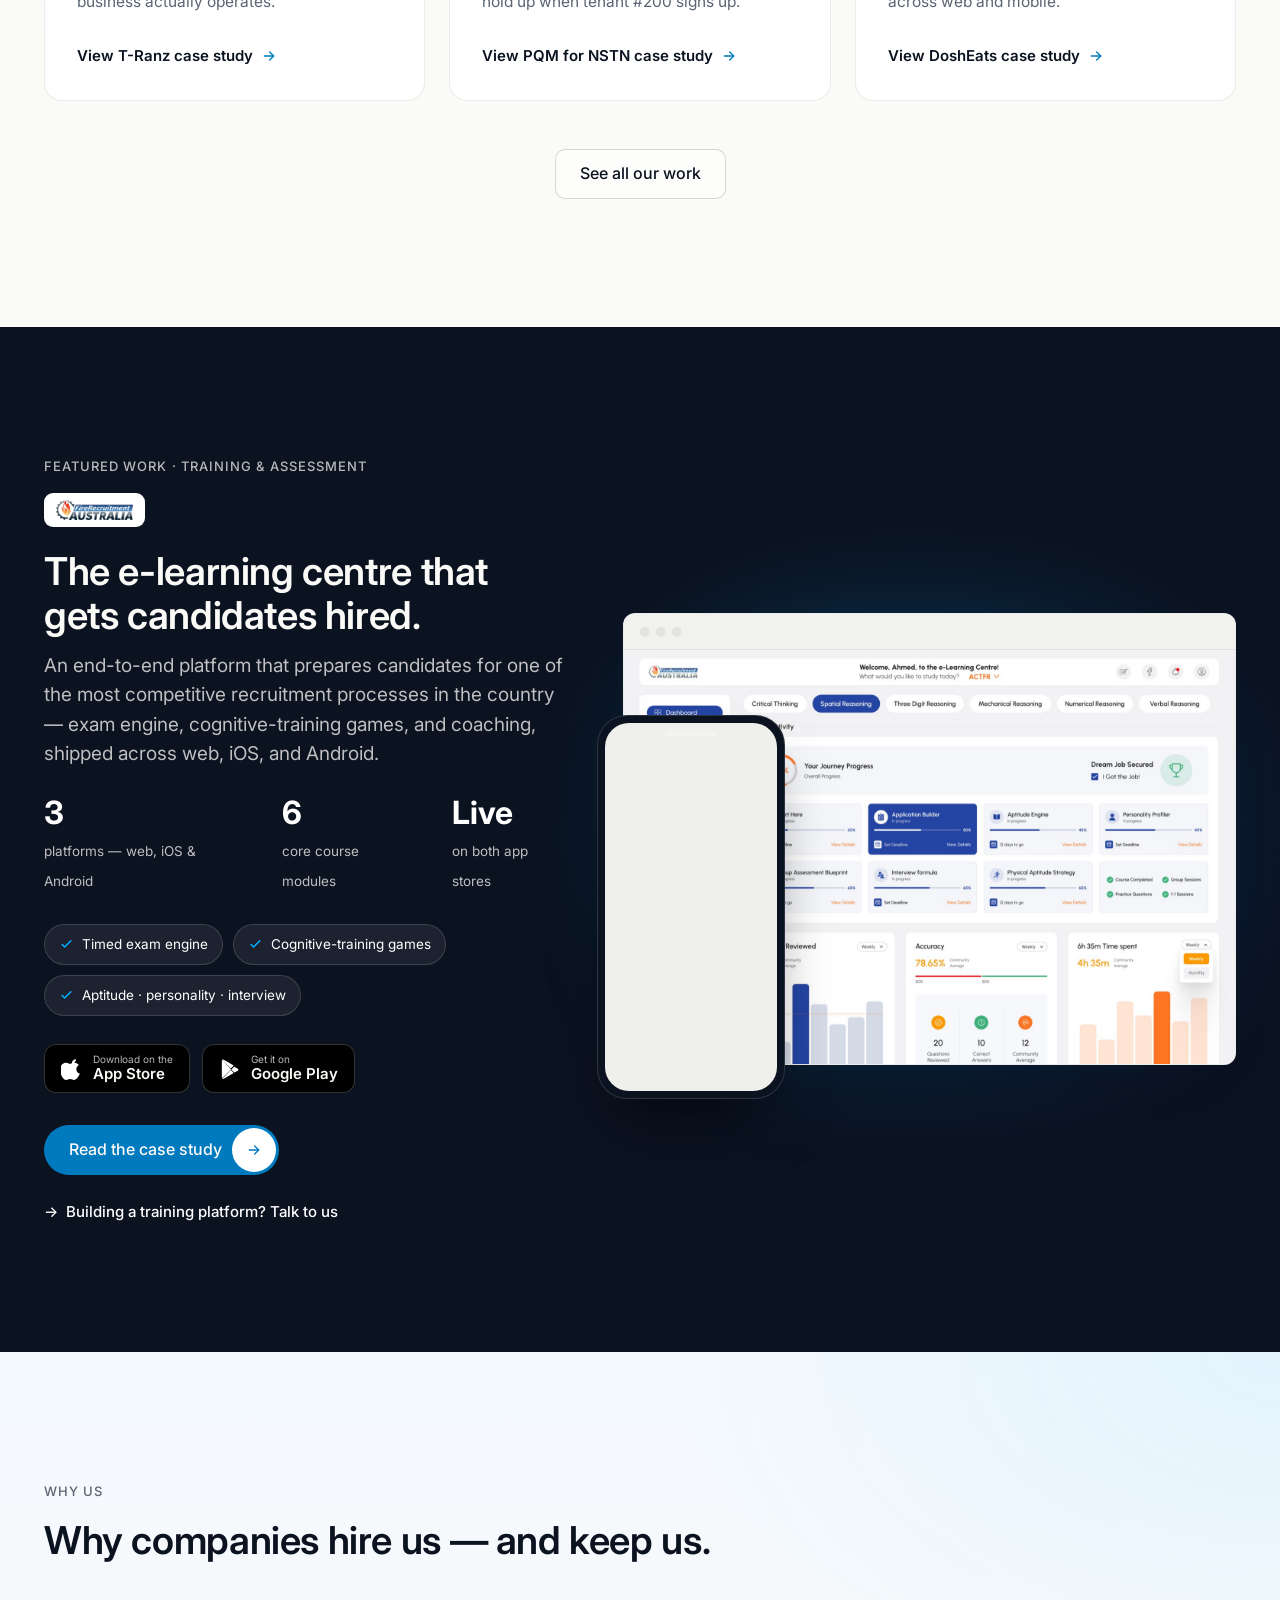
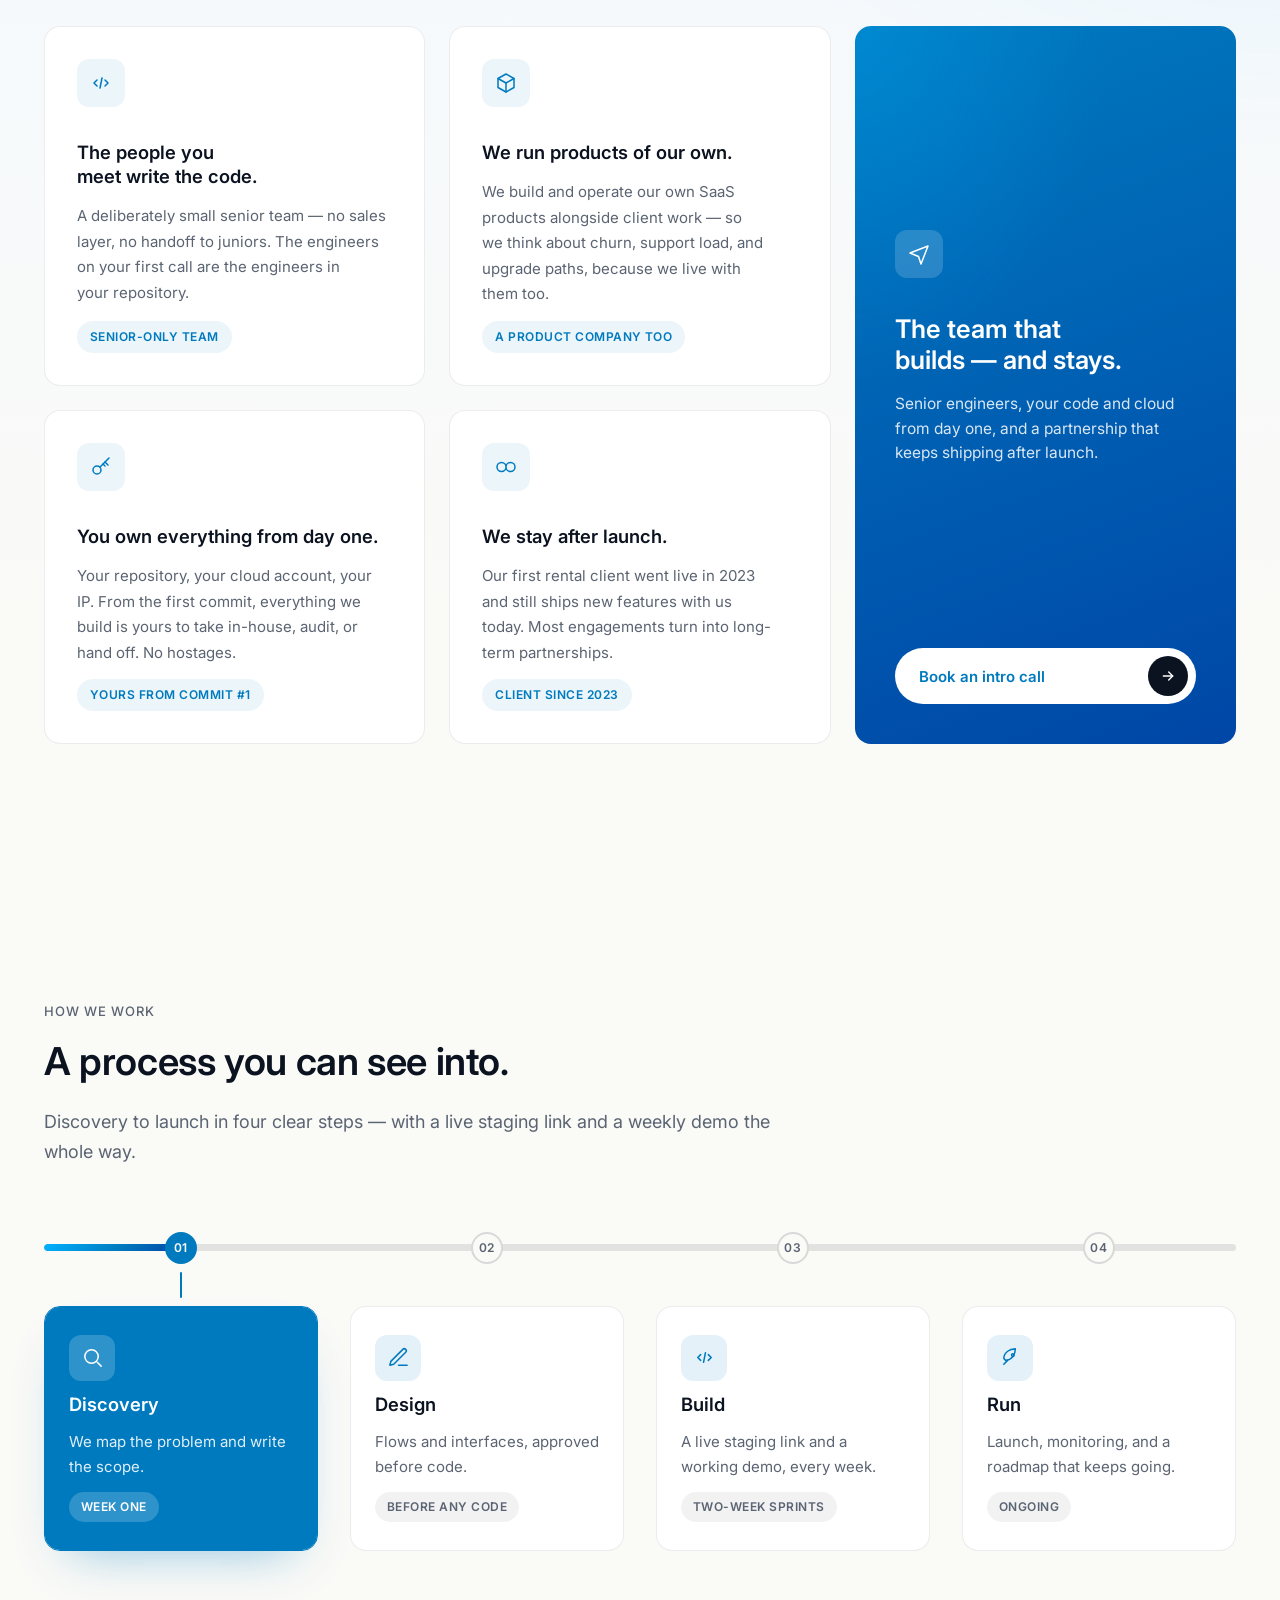
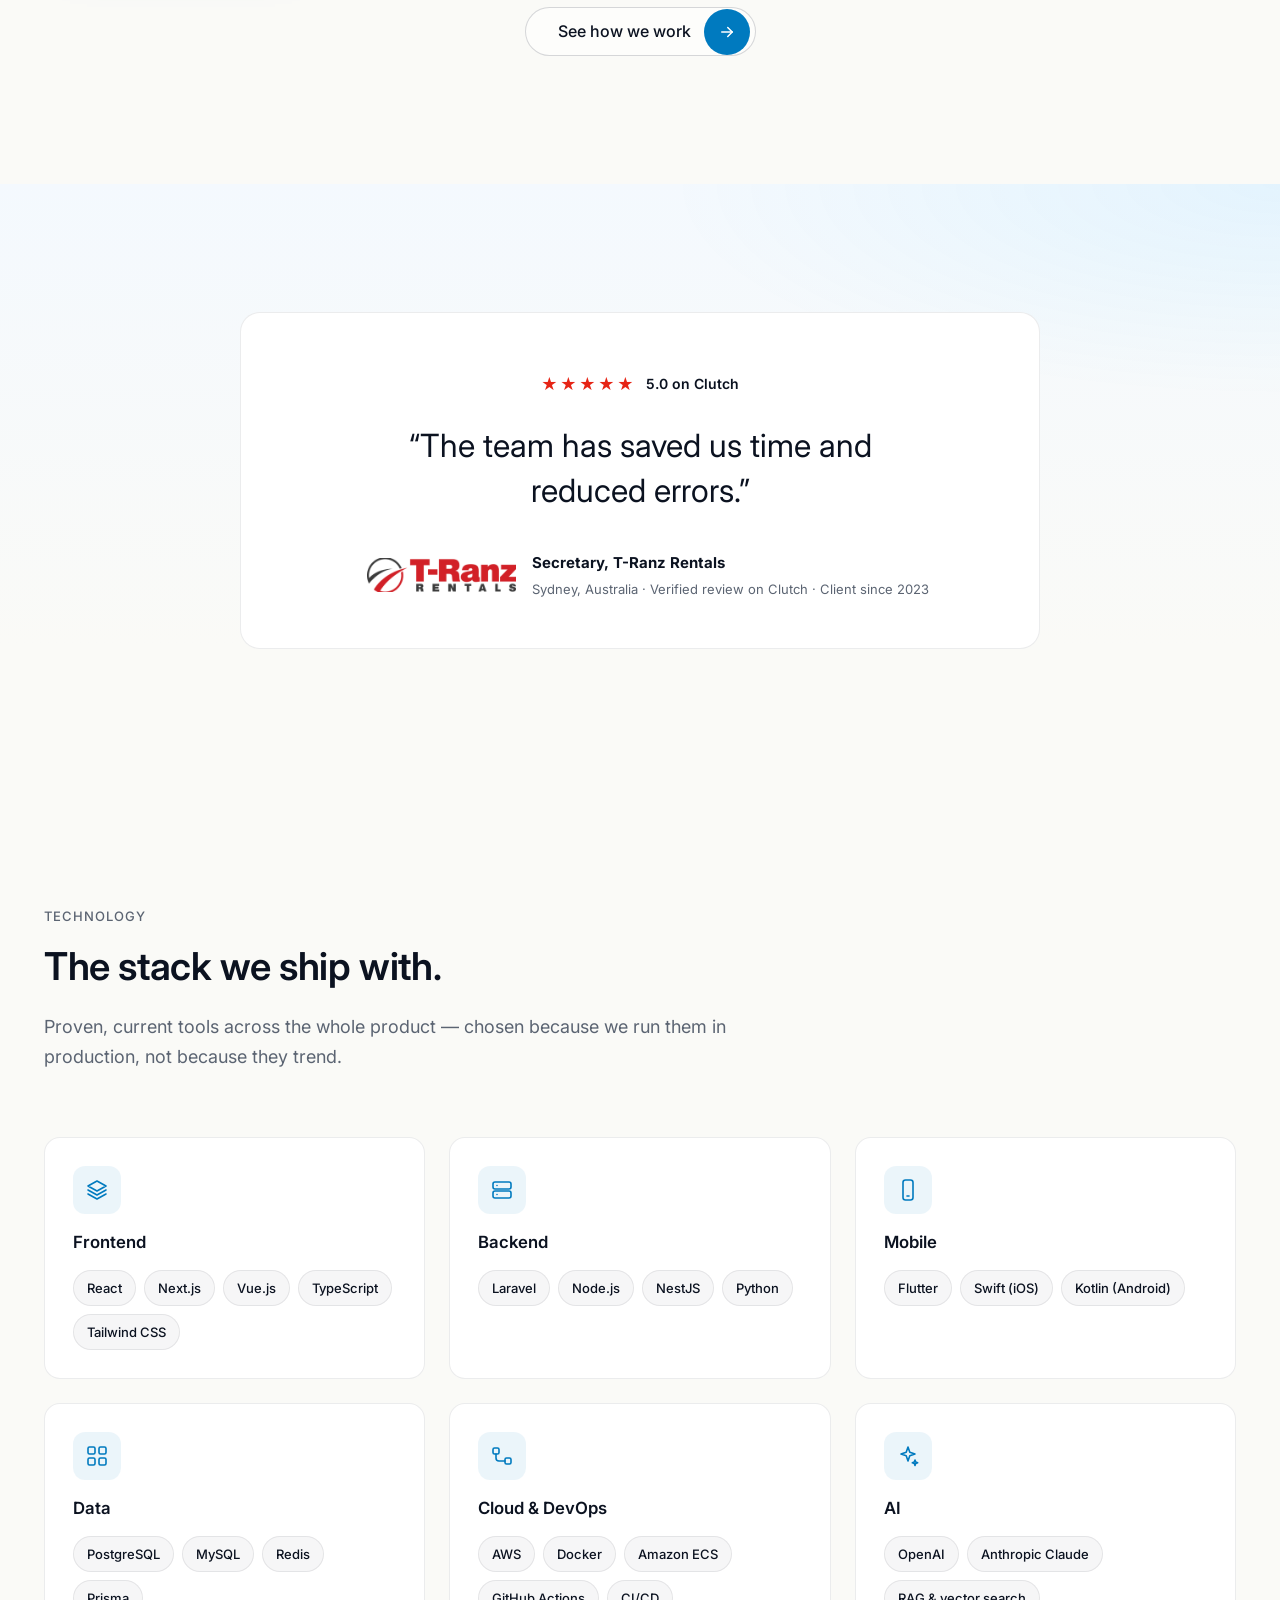
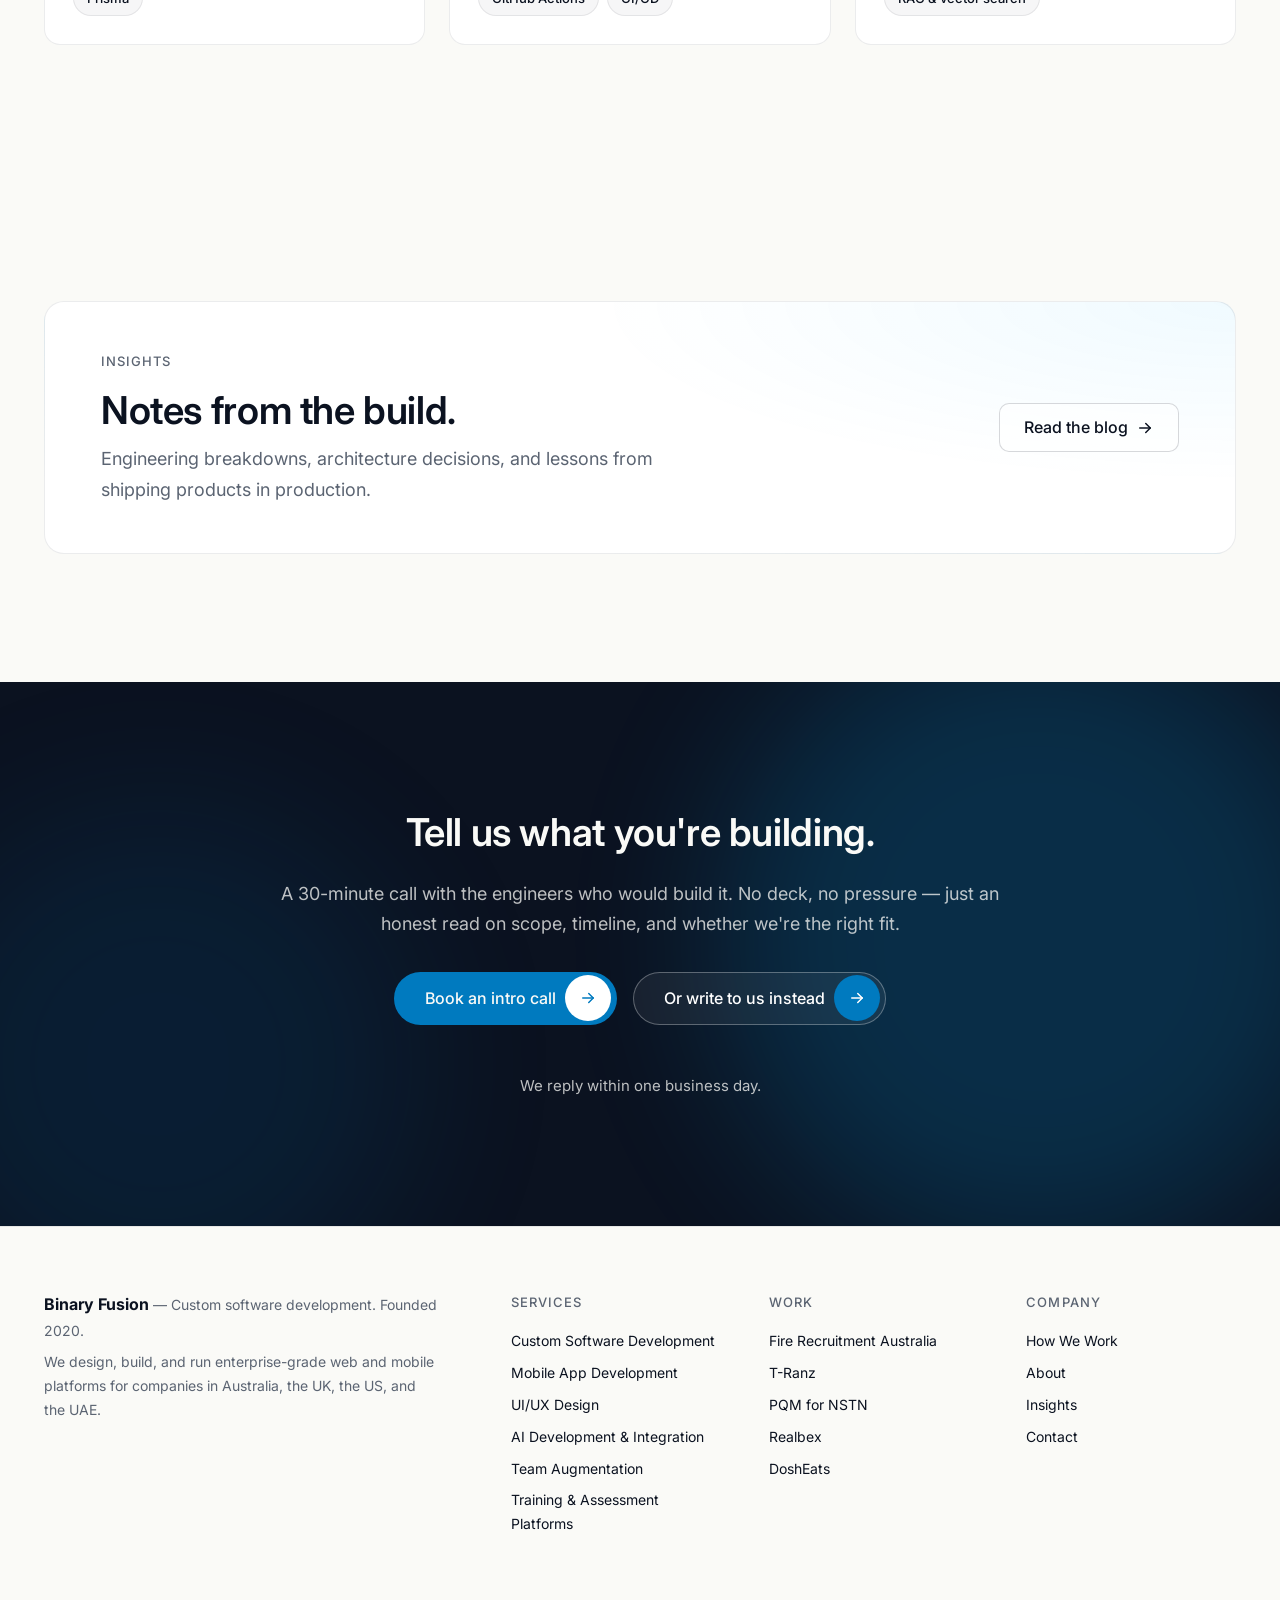
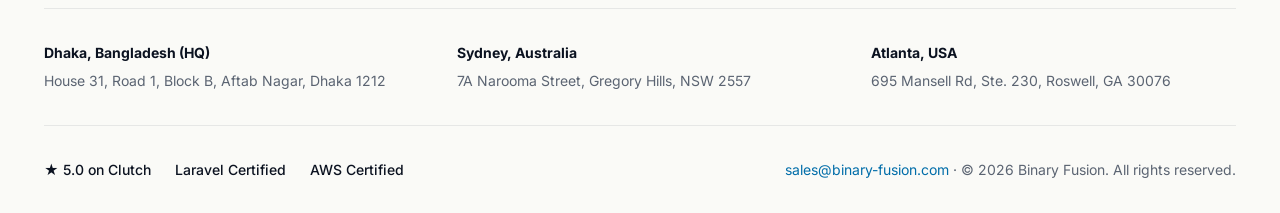
==== commit ccb95331: "Restyle "See how we work" CTA + fix closing-CTA secondary on dark - "See how we work" now uses the h" ====
--- a/index.html
+++ b/index.html
@@ -17,7 +17,7 @@
   <link rel="preconnect" href="https://fonts.googleapis.com">
   <link rel="preconnect" href="https://fonts.gstatic.com" crossorigin>
   <link href="https://fonts.googleapis.com/css2?family=Inter:wght@400;500;600;700;800;900&display=swap" rel="stylesheet">
-  <link rel="stylesheet" href="/assets/css/styles.css?v=2">
+  <link rel="stylesheet" href="/assets/css/styles.css?v=5">
   <style>
     /* ===== PREVIEW ONLY — sweep-fill pill buttons on the hero ===== */
 
@@ -1228,7 +1228,7 @@
             </li>
           </ol>
         </div>
-        <div style="text-align:center; margin-top:56px;"><a class="btn btn--secondary" href="/how-we-work/">See how we work</a></div>
+        <div style="text-align:center; margin-top:56px;"><a class="btn btn--secondary hww-cta" href="/how-we-work/">See how we work<span class="btn-arrow" aria-hidden="true"><svg viewBox="0 0 24 24" fill="none" stroke="currentColor" stroke-width="2" stroke-linecap="round" stroke-linejoin="round"><path d="M5 12h14"/><path d="M13 6l6 6-6 6"/></svg></span></a></div>
       </div>
     </section>
 
--- a/assets/css/styles.css
+++ b/assets/css/styles.css
@@ -174,6 +174,67 @@
 }
 .btn--secondary:hover { border-color: rgba(11, 18, 32, 0.32); background: rgba(255, 255, 255, 0.8); }
 
+/* "See how we work" CTA — matches the hero secondary sweep button:
+   pill + blue round arrow circle on the right that grows to fill on hover */
+.btn--secondary.hww-cta {
+  position: relative;
+  z-index: 0;
+  overflow: hidden;
+  border-radius: 999px;
+  padding: 14px 64px 14px 32px;   /* right room for the arrow circle */
+  transition: color 0.7s cubic-bezier(0.65,0,0.35,1),
+              border-color 0.7s cubic-bezier(0.65,0,0.35,1);
+}
+.btn--secondary.hww-cta::before {
+  content: "";
+  position: absolute;
+  top: 50%;
+  right: 5px;
+  width: 46px;
+  height: 46px;
+  transform: translateY(-50%);
+  background: var(--brand-blue);
+  border-radius: 999px;
+  transition: width 0.7s cubic-bezier(0.65,0,0.35,1),
+              height 0.7s cubic-bezier(0.65,0,0.35,1);
+  z-index: -1;
+}
+.btn--secondary.hww-cta:hover::before,
+.btn--secondary.hww-cta:focus-visible::before {
+  width: calc(100% - 10px);
+  height: calc(100% - 10px);
+}
+.btn--secondary.hww-cta:hover,
+.btn--secondary.hww-cta:focus-visible { color: #fff; border-color: var(--brand-blue); }
+.hww-cta .btn-arrow {
+  position: absolute;
+  top: 50%;
+  right: 5px;
+  width: 46px;
+  height: 46px;
+  transform: translateY(-50%);
+  display: grid;
+  place-items: center;
+  z-index: 1;
+  color: #fff;
+  transition: transform 0.7s cubic-bezier(0.65,0,0.35,1);
+}
+.hww-cta .btn-arrow svg { width: 18px; height: 18px; }
+.hww-cta:hover .btn-arrow,
+.hww-cta:focus-visible .btn-arrow { transform: translateY(-50%) translateX(3px); }
+@media (prefers-reduced-motion: reduce) {
+  .btn--secondary.hww-cta, .btn--secondary.hww-cta::before { transition: none; }
+}
+
+/* Closing CTA (dark) secondary sweep — white outline/text so it's visible on ink
+   (overrides the light-hero ink treatment via higher specificity) */
+.cta.section--ink .btn--secondary.btn--sweep {
+  background: rgba(255, 255, 255, 0.06);
+  border-color: rgba(255, 255, 255, 0.30);
+  color: #fff;
+}
+.cta.section--ink .btn--secondary.btn--sweep .btn-arrow { color: #fff; }
+
 .section--ink .btn--secondary {
   background: rgba(255, 255, 255, 0.08);
   border-color: rgba(255, 255, 255, 0.16);
